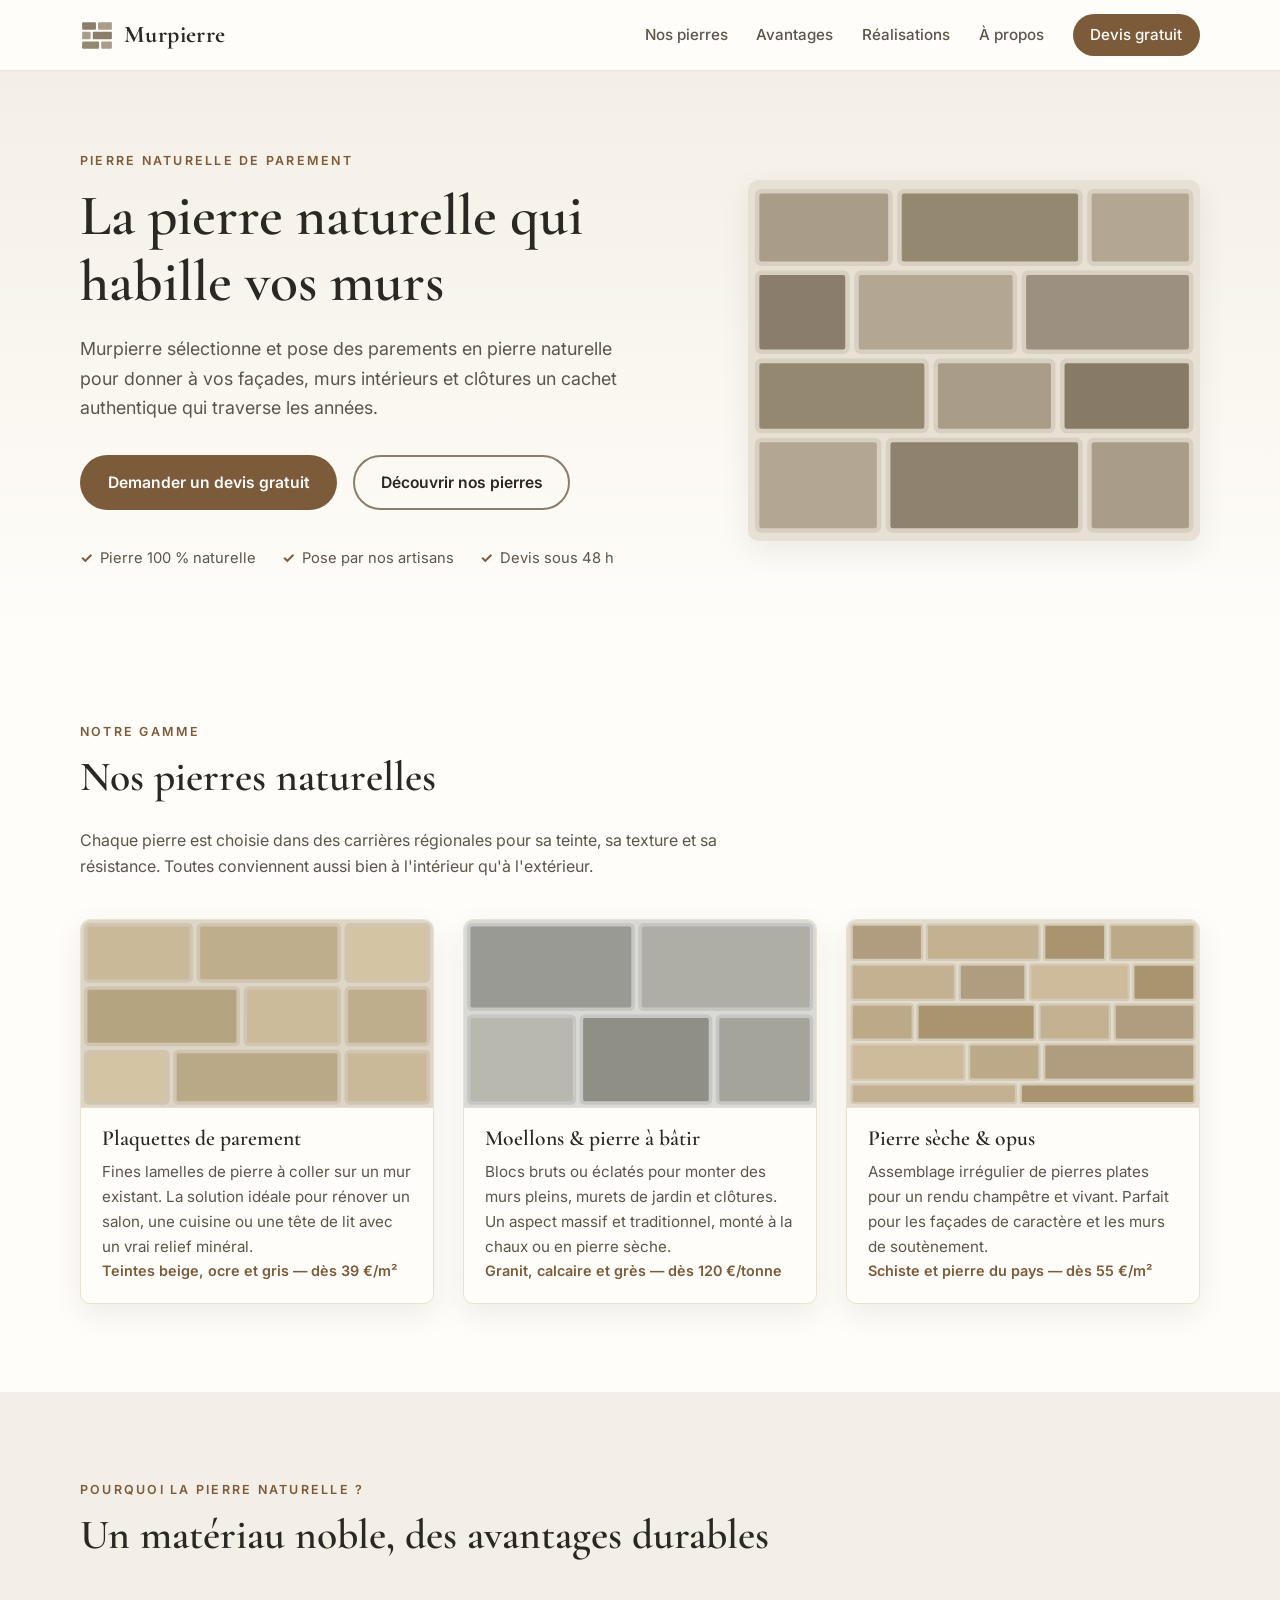
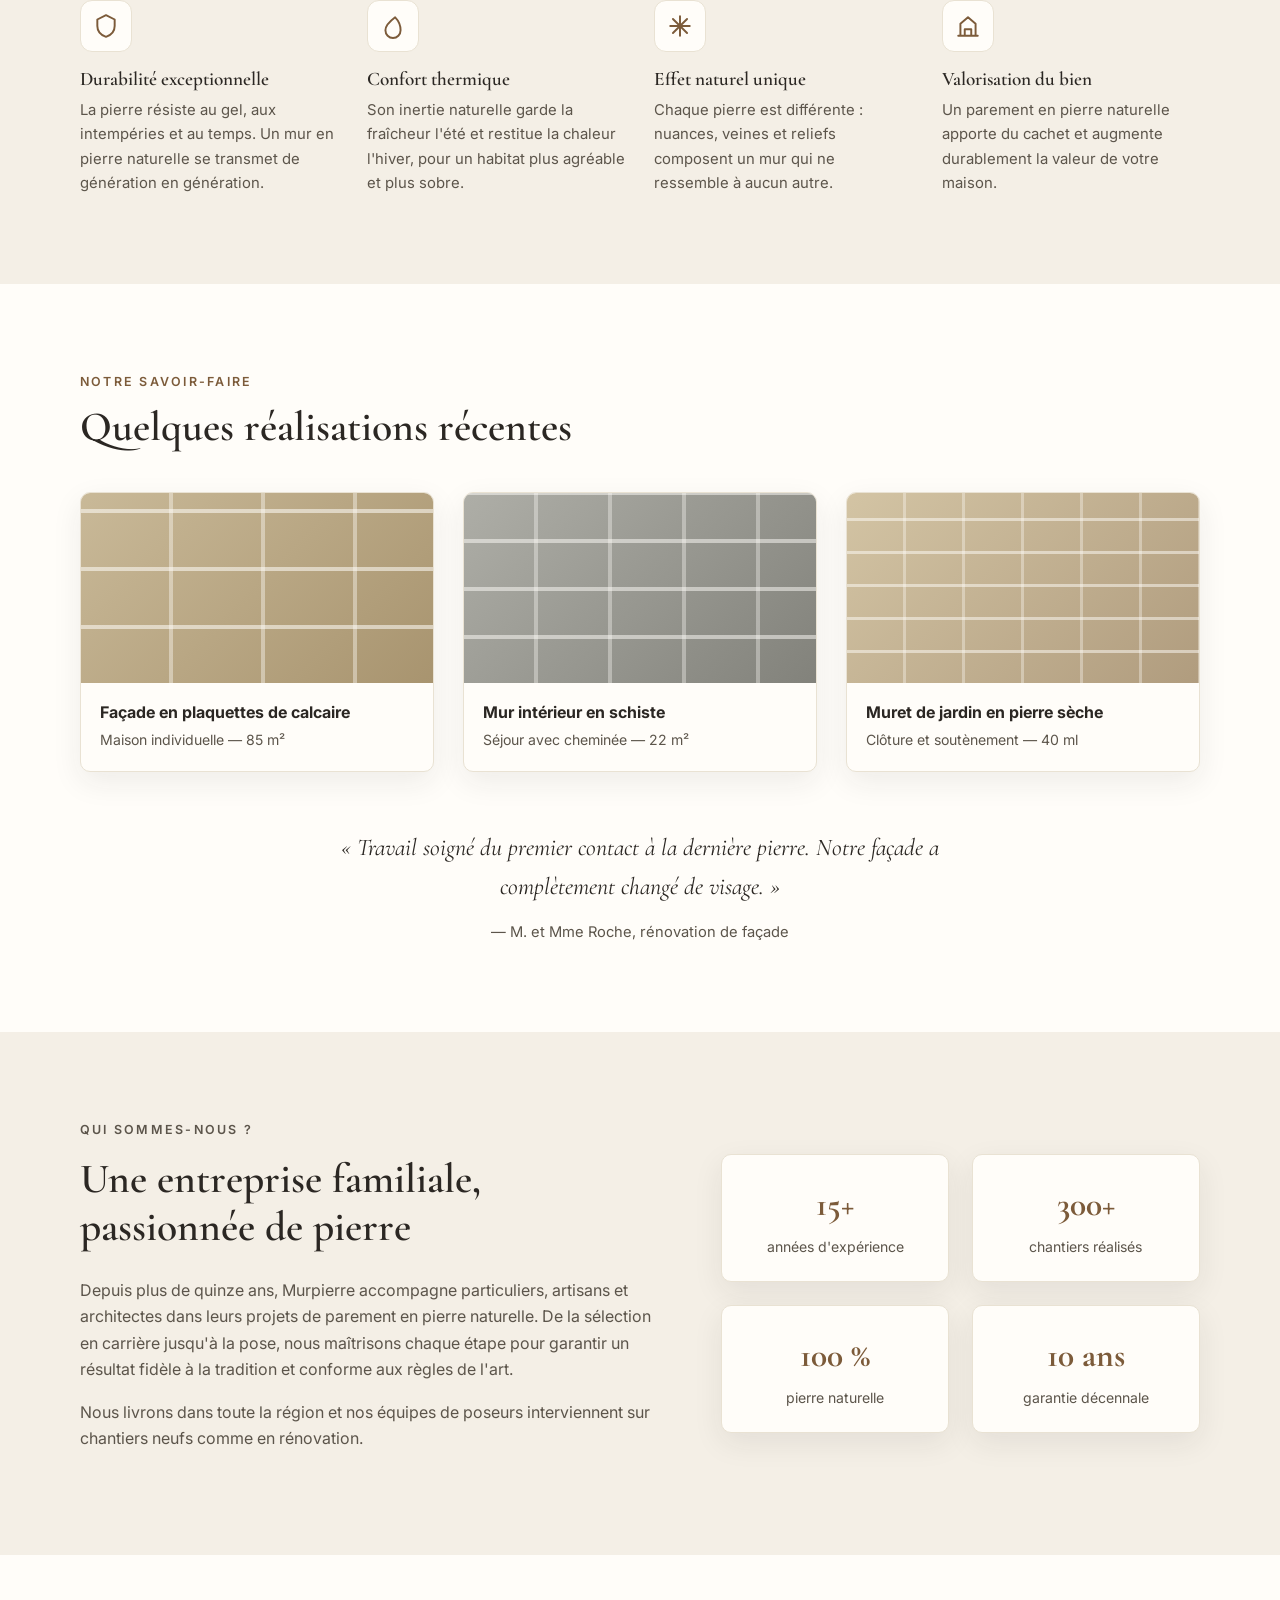
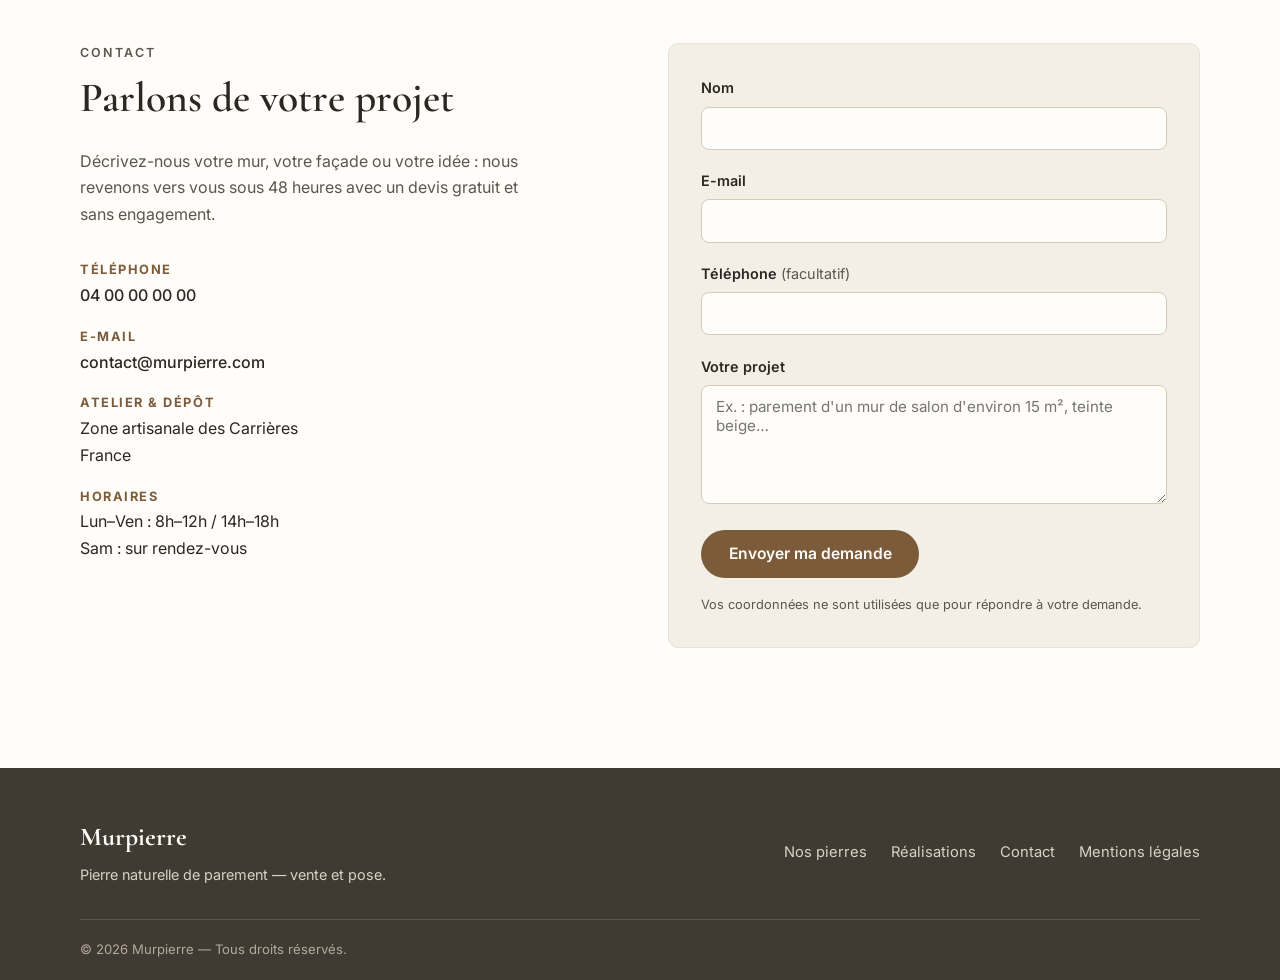
==== index.html @ e068ddf3 "Ajout du site vitrine Murpierre (pierre naturelle de parement) Site statique en français pour murpie" ====
<!DOCTYPE html>
<html lang="fr">
<head>
  <meta charset="UTF-8">
  <meta name="viewport" content="width=device-width, initial-scale=1.0">
  <title>Murpierre — Pierre naturelle pour parement mural</title>
  <meta name="description" content="Murpierre, spécialiste de la pierre naturelle pour habiller vos murs intérieurs et extérieurs. Vente et pose de parements en pierre pour un effet authentique et durable.">
  <link rel="icon" href="data:image/svg+xml,<svg xmlns='http://www.w3.org/2000/svg' viewBox='0 0 32 32'><rect x='2' y='4' width='13' height='7' rx='1' fill='%238a7d6b'/><rect x='17' y='4' width='13' height='7' rx='1' fill='%23a99c88'/><rect x='2' y='13' width='8' height='7' rx='1' fill='%23a99c88'/><rect x='12' y='13' width='18' height='7' rx='1' fill='%238a7d6b'/><rect x='2' y='22' width='16' height='7' rx='1' fill='%23948871'/><rect x='20' y='22' width='10' height='7' rx='1' fill='%23a99c88'/></svg>">
  <link rel="preconnect" href="https://fonts.googleapis.com">
  <link rel="preconnect" href="https://fonts.gstatic.com" crossorigin>
  <link href="https://fonts.googleapis.com/css2?family=Cormorant+Garamond:wght@500;600;700&family=Inter:wght@400;500;600&display=swap" rel="stylesheet">
  <link rel="stylesheet" href="css/style.css">
</head>
<body>

<header class="site-header">
  <div class="container header-inner">
    <a href="#accueil" class="logo">
      <svg viewBox="0 0 32 32" width="34" height="34" aria-hidden="true">
        <rect x="2" y="4" width="13" height="7" rx="1" fill="#8a7d6b"/>
        <rect x="17" y="4" width="13" height="7" rx="1" fill="#a99c88"/>
        <rect x="2" y="13" width="8" height="7" rx="1" fill="#a99c88"/>
        <rect x="12" y="13" width="18" height="7" rx="1" fill="#8a7d6b"/>
        <rect x="2" y="22" width="16" height="7" rx="1" fill="#948871"/>
        <rect x="20" y="22" width="10" height="7" rx="1" fill="#a99c88"/>
      </svg>
      <span>Murpierre</span>
    </a>
    <nav class="main-nav" id="nav">
      <a href="#pierres">Nos pierres</a>
      <a href="#avantages">Avantages</a>
      <a href="#realisations">Réalisations</a>
      <a href="#apropos">À propos</a>
      <a href="#contact" class="nav-cta">Devis gratuit</a>
    </nav>
    <button class="nav-toggle" aria-label="Ouvrir le menu" onclick="document.getElementById('nav').classList.toggle('open')">
      <span></span><span></span><span></span>
    </button>
  </div>
</header>

<main>

  <!-- ===== Accueil / Héro ===== -->
  <section class="hero" id="accueil">
    <div class="container hero-inner">
      <div class="hero-text">
        <p class="kicker">Pierre naturelle de parement</p>
        <h1>La pierre naturelle qui habille vos murs</h1>
        <p class="lead">
          Murpierre sélectionne et pose des parements en pierre naturelle pour donner à vos
          façades, murs intérieurs et clôtures un cachet authentique qui traverse les années.
        </p>
        <div class="hero-actions">
          <a href="#contact" class="btn btn-primary">Demander un devis gratuit</a>
          <a href="#pierres" class="btn btn-ghost">Découvrir nos pierres</a>
        </div>
        <ul class="hero-points">
          <li>Pierre 100&nbsp;% naturelle</li>
          <li>Pose par nos artisans</li>
          <li>Devis sous 48&nbsp;h</li>
        </ul>
      </div>
      <div class="hero-visual" aria-hidden="true">
        <svg viewBox="0 0 400 320" class="stone-wall">
          <rect width="400" height="320" fill="#e7e0d4"/>
          <g stroke="#d8cfc0" stroke-width="4">
            <rect x="8"   y="10"  width="118" height="64" rx="4" fill="#a99c88"/>
            <rect x="134" y="10"  width="160" height="64" rx="4" fill="#948871"/>
            <rect x="302" y="10"  width="90"  height="64" rx="4" fill="#b3a793"/>
            <rect x="8"   y="82"  width="80"  height="70" rx="4" fill="#8a7d6b"/>
            <rect x="96"  y="82"  width="140" height="70" rx="4" fill="#b3a793"/>
            <rect x="244" y="82"  width="148" height="70" rx="4" fill="#9c9080"/>
            <rect x="8"   y="160" width="150" height="62" rx="4" fill="#948871"/>
            <rect x="166" y="160" width="104" height="62" rx="4" fill="#a99c88"/>
            <rect x="278" y="160" width="114" height="62" rx="4" fill="#877a66"/>
            <rect x="8"   y="230" width="108" height="80" rx="4" fill="#b3a793"/>
            <rect x="124" y="230" width="170" height="80" rx="4" fill="#8f826f"/>
            <rect x="302" y="230" width="90"  height="80" rx="4" fill="#a99c88"/>
          </g>
        </svg>
      </div>
    </div>
  </section>

  <!-- ===== Nos pierres ===== -->
  <section class="section" id="pierres">
    <div class="container">
      <p class="kicker">Notre gamme</p>
      <h2>Nos pierres naturelles</h2>
      <p class="section-intro">
        Chaque pierre est choisie dans des carrières régionales pour sa teinte, sa texture
        et sa résistance. Toutes conviennent aussi bien à l'intérieur qu'à l'extérieur.
      </p>
      <div class="cards">
        <article class="card">
          <div class="swatch" aria-hidden="true">
            <svg viewBox="0 0 300 160">
              <rect width="300" height="160" fill="#ded5c4"/>
              <g stroke="#cfc5b2" stroke-width="3">
                <rect x="4" y="4" width="90" height="48" rx="3" fill="#c9b998"/>
                <rect x="100" y="4" width="120" height="48" rx="3" fill="#bfae8c"/>
                <rect x="226" y="4" width="70" height="48" rx="3" fill="#d3c4a4"/>
                <rect x="4" y="58" width="130" height="48" rx="3" fill="#b5a480"/>
                <rect x="140" y="58" width="80" height="48" rx="3" fill="#cbbb9a"/>
                <rect x="226" y="58" width="70" height="48" rx="3" fill="#bfae8c"/>
                <rect x="4" y="112" width="70" height="44" rx="3" fill="#d3c4a4"/>
                <rect x="80" y="112" width="140" height="44" rx="3" fill="#baa987"/>
                <rect x="226" y="112" width="70" height="44" rx="3" fill="#c9b998"/>
              </g>
            </svg>
          </div>
          <h3>Plaquettes de parement</h3>
          <p>
            Fines lamelles de pierre à coller sur un mur existant. La solution idéale pour
            rénover un salon, une cuisine ou une tête de lit avec un vrai relief minéral.
          </p>
          <p class="card-meta">Teintes beige, ocre et gris — dès 39&nbsp;€/m²</p>
        </article>
        <article class="card">
          <div class="swatch" aria-hidden="true">
            <svg viewBox="0 0 300 160">
              <rect width="300" height="160" fill="#d9d9d6"/>
              <g stroke="#c6c6c2" stroke-width="3">
                <rect x="4" y="4" width="140" height="72" rx="3" fill="#9a9a94"/>
                <rect x="150" y="4" width="146" height="72" rx="3" fill="#aeaea7"/>
                <rect x="4" y="82" width="90" height="74" rx="3" fill="#b8b8b1"/>
                <rect x="100" y="82" width="110" height="74" rx="3" fill="#8f8f88"/>
                <rect x="216" y="82" width="80" height="74" rx="3" fill="#a4a49d"/>
              </g>
            </svg>
          </div>
          <h3>Moellons &amp; pierre à bâtir</h3>
          <p>
            Blocs bruts ou éclatés pour monter des murs pleins, murets de jardin et clôtures.
            Un aspect massif et traditionnel, monté à la chaux ou en pierre sèche.
          </p>
          <p class="card-meta">Granit, calcaire et grès — dès 120&nbsp;€/tonne</p>
        </article>
        <article class="card">
          <div class="swatch" aria-hidden="true">
            <svg viewBox="0 0 300 160">
              <rect width="300" height="160" fill="#e3dccd"/>
              <g stroke="#d2c9b6" stroke-width="2">
                <rect x="4" y="4" width="60" height="30" rx="2" fill="#b09c7e"/>
                <rect x="68" y="4" width="96" height="30" rx="2" fill="#c4b191"/>
                <rect x="168" y="4" width="52" height="30" rx="2" fill="#a8946f"/>
                <rect x="224" y="4" width="72" height="30" rx="2" fill="#bca987"/>
                <rect x="4" y="38" width="88" height="30" rx="2" fill="#c4b191"/>
                <rect x="96" y="38" width="56" height="30" rx="2" fill="#b09c7e"/>
                <rect x="156" y="38" width="84" height="30" rx="2" fill="#cdbb9c"/>
                <rect x="244" y="38" width="52" height="30" rx="2" fill="#a8946f"/>
                <rect x="4" y="72" width="52" height="30" rx="2" fill="#bca987"/>
                <rect x="60" y="72" width="100" height="30" rx="2" fill="#a8946f"/>
                <rect x="164" y="72" width="60" height="30" rx="2" fill="#c4b191"/>
                <rect x="228" y="72" width="68" height="30" rx="2" fill="#b09c7e"/>
                <rect x="4" y="106" width="96" height="30" rx="2" fill="#cdbb9c"/>
                <rect x="104" y="106" width="60" height="30" rx="2" fill="#bca987"/>
                <rect x="168" y="106" width="128" height="30" rx="2" fill="#b09c7e"/>
                <rect x="4" y="140" width="140" height="16" rx="2" fill="#c4b191"/>
                <rect x="148" y="140" width="148" height="16" rx="2" fill="#a8946f"/>
              </g>
            </svg>
          </div>
          <h3>Pierre sèche &amp; opus</h3>
          <p>
            Assemblage irrégulier de pierres plates pour un rendu champêtre et vivant.
            Parfait pour les façades de caractère et les murs de soutènement.
          </p>
          <p class="card-meta">Schiste et pierre du pays — dès 55&nbsp;€/m²</p>
        </article>
      </div>
    </div>
  </section>

  <!-- ===== Avantages ===== -->
  <section class="section section-alt" id="avantages">
    <div class="container">
      <p class="kicker">Pourquoi la pierre naturelle&nbsp;?</p>
      <h2>Un matériau noble, des avantages durables</h2>
      <div class="benefits">
        <div class="benefit">
          <div class="benefit-icon" aria-hidden="true">
            <svg viewBox="0 0 24 24" fill="none" stroke="currentColor" stroke-width="1.8" stroke-linecap="round" stroke-linejoin="round">
              <path d="M12 2l8 4v6c0 5-3.5 8.5-8 10-4.5-1.5-8-5-8-10V6l8-4z"/>
            </svg>
          </div>
          <h3>Durabilité exceptionnelle</h3>
          <p>La pierre résiste au gel, aux intempéries et au temps. Un mur en pierre naturelle se transmet de génération en génération.</p>
        </div>
        <div class="benefit">
          <div class="benefit-icon" aria-hidden="true">
            <svg viewBox="0 0 24 24" fill="none" stroke="currentColor" stroke-width="1.8" stroke-linecap="round" stroke-linejoin="round">
              <path d="M14 4c-4 3-9 7-9 12a7 7 0 0 0 14 0c0-5-2-9-5-12z"/>
            </svg>
          </div>
          <h3>Confort thermique</h3>
          <p>Son inertie naturelle garde la fraîcheur l'été et restitue la chaleur l'hiver, pour un habitat plus agréable et plus sobre.</p>
        </div>
        <div class="benefit">
          <div class="benefit-icon" aria-hidden="true">
            <svg viewBox="0 0 24 24" fill="none" stroke="currentColor" stroke-width="1.8" stroke-linecap="round" stroke-linejoin="round">
              <path d="M12 3v18M3 12h18M5.5 5.5l13 13M18.5 5.5l-13 13"/>
            </svg>
          </div>
          <h3>Effet naturel unique</h3>
          <p>Chaque pierre est différente&nbsp;: nuances, veines et reliefs composent un mur qui ne ressemble à aucun autre.</p>
        </div>
        <div class="benefit">
          <div class="benefit-icon" aria-hidden="true">
            <svg viewBox="0 0 24 24" fill="none" stroke="currentColor" stroke-width="1.8" stroke-linecap="round" stroke-linejoin="round">
              <path d="M3 21h18M5 21V10l7-6 7 6v11M9 21v-6h6v6"/>
            </svg>
          </div>
          <h3>Valorisation du bien</h3>
          <p>Un parement en pierre naturelle apporte du cachet et augmente durablement la valeur de votre maison.</p>
        </div>
      </div>
    </div>
  </section>

  <!-- ===== Réalisations ===== -->
  <section class="section" id="realisations">
    <div class="container">
      <p class="kicker">Notre savoir-faire</p>
      <h2>Quelques réalisations récentes</h2>
      <div class="projects">
        <figure class="project">
          <div class="project-visual tone-warm" aria-hidden="true"></div>
          <figcaption>
            <strong>Façade en plaquettes de calcaire</strong>
            <span>Maison individuelle — 85&nbsp;m²</span>
          </figcaption>
        </figure>
        <figure class="project">
          <div class="project-visual tone-grey" aria-hidden="true"></div>
          <figcaption>
            <strong>Mur intérieur en schiste</strong>
            <span>Séjour avec cheminée — 22&nbsp;m²</span>
          </figcaption>
        </figure>
        <figure class="project">
          <div class="project-visual tone-sand" aria-hidden="true"></div>
          <figcaption>
            <strong>Muret de jardin en pierre sèche</strong>
            <span>Clôture et soutènement — 40&nbsp;ml</span>
          </figcaption>
        </figure>
      </div>
      <blockquote class="testimonial">
        <p>«&nbsp;Travail soigné du premier contact à la dernière pierre. Notre façade a complètement changé de visage.&nbsp;»</p>
        <cite>— M. et Mme Roche, rénovation de façade</cite>
      </blockquote>
    </div>
  </section>

  <!-- ===== À propos ===== -->
  <section class="section section-alt" id="apropos">
    <div class="container about">
      <div class="about-text">
        <p class="kicker">Qui sommes-nous&nbsp;?</p>
        <h2>Une entreprise familiale, passionnée de pierre</h2>
        <p>
          Depuis plus de quinze ans, Murpierre accompagne particuliers, artisans et
          architectes dans leurs projets de parement en pierre naturelle. De la sélection
          en carrière jusqu'à la pose, nous maîtrisons chaque étape pour garantir un
          résultat fidèle à la tradition et conforme aux règles de l'art.
        </p>
        <p>
          Nous livrons dans toute la région et nos équipes de poseurs interviennent sur
          chantiers neufs comme en rénovation.
        </p>
      </div>
      <div class="stats">
        <div class="stat"><span class="stat-number">15+</span><span class="stat-label">années d'expérience</span></div>
        <div class="stat"><span class="stat-number">300+</span><span class="stat-label">chantiers réalisés</span></div>
        <div class="stat"><span class="stat-number">100&nbsp;%</span><span class="stat-label">pierre naturelle</span></div>
        <div class="stat"><span class="stat-number">10 ans</span><span class="stat-label">garantie décennale</span></div>
      </div>
    </div>
  </section>

  <!-- ===== Contact ===== -->
  <section class="section" id="contact">
    <div class="container contact">
      <div class="contact-info">
        <p class="kicker">Contact</p>
        <h2>Parlons de votre projet</h2>
        <p>
          Décrivez-nous votre mur, votre façade ou votre idée&nbsp;: nous revenons vers vous
          sous 48&nbsp;heures avec un devis gratuit et sans engagement.
        </p>
        <ul class="contact-list">
          <li><strong>Téléphone</strong><a href="tel:+33400000000">04&nbsp;00&nbsp;00&nbsp;00&nbsp;00</a></li>
          <li><strong>E-mail</strong><a href="mailto:contact@murpierre.com">contact@murpierre.com</a></li>
          <li><strong>Atelier &amp; dépôt</strong><span>Zone artisanale des Carrières<br>France</span></li>
          <li><strong>Horaires</strong><span>Lun–Ven&nbsp;: 8h–12h / 14h–18h<br>Sam&nbsp;: sur rendez-vous</span></li>
        </ul>
      </div>
      <form class="contact-form" action="mailto:contact@murpierre.com" method="post" enctype="text/plain">
        <label for="nom">Nom</label>
        <input type="text" id="nom" name="Nom" required autocomplete="name">
        <label for="email">E-mail</label>
        <input type="email" id="email" name="Email" required autocomplete="email">
        <label for="telephone">Téléphone <span class="optional">(facultatif)</span></label>
        <input type="tel" id="telephone" name="Telephone" autocomplete="tel">
        <label for="message">Votre projet</label>
        <textarea id="message" name="Message" rows="5" required placeholder="Ex. : parement d'un mur de salon d'environ 15 m², teinte beige…"></textarea>
        <button type="submit" class="btn btn-primary">Envoyer ma demande</button>
        <p class="form-note">Vos coordonnées ne sont utilisées que pour répondre à votre demande.</p>
      </form>
    </div>
  </section>

</main>

<footer class="site-footer">
  <div class="container footer-inner">
    <div>
      <span class="footer-brand">Murpierre</span>
      <p>Pierre naturelle de parement — vente et pose.</p>
    </div>
    <nav class="footer-nav">
      <a href="#pierres">Nos pierres</a>
      <a href="#realisations">Réalisations</a>
      <a href="#contact">Contact</a>
      <a href="mentions-legales.html">Mentions légales</a>
    </nav>
  </div>
  <div class="container footer-bottom">
    <p>© 2026 Murpierre — Tous droits réservés.</p>
  </div>
</footer>

</body>
</html>
---- css/style.css ----
/* ===== Murpierre — feuille de style ===== */

:root {
  --stone-dark: #3f3a32;
  --stone: #8a7d6b;
  --stone-light: #a99c88;
  --sand: #f4efe6;
  --sand-deep: #e9e2d3;
  --ink: #2b2723;
  --ink-soft: #5c554b;
  --accent: #7c5b3a;
  --accent-dark: #64482e;
  --white: #fffdf9;
  --radius: 10px;
  --shadow: 0 10px 30px rgba(43, 39, 35, 0.08);
  --font-display: "Cormorant Garamond", Georgia, serif;
  --font-body: "Inter", "Segoe UI", Arial, sans-serif;
}

* { margin: 0; padding: 0; box-sizing: border-box; }

html { scroll-behavior: smooth; }

body {
  font-family: var(--font-body);
  color: var(--ink);
  background: var(--white);
  line-height: 1.65;
  font-size: 16px;
}

.container {
  width: min(1120px, 92%);
  margin: 0 auto;
}

h1, h2, h3 {
  font-family: var(--font-display);
  color: var(--ink);
  line-height: 1.15;
  font-weight: 600;
}

h1 { font-size: clamp(2.4rem, 5vw, 3.6rem); }
h2 { font-size: clamp(1.9rem, 3.5vw, 2.6rem); margin-bottom: 0.6em; }
h3 { font-size: 1.35rem; margin-bottom: 0.4em; }

.kicker {
  text-transform: uppercase;
  letter-spacing: 0.18em;
  font-size: 0.78rem;
  font-weight: 600;
  color: var(--accent);
  margin-bottom: 0.9em;
}

.section { padding: 5.5rem 0; }
.section-alt { background: var(--sand); }

.section-intro {
  max-width: 640px;
  color: var(--ink-soft);
  margin-bottom: 2.5rem;
}

/* ===== En-tête ===== */
.site-header {
  position: sticky;
  top: 0;
  z-index: 50;
  background: rgba(255, 253, 249, 0.95);
  backdrop-filter: blur(6px);
  border-bottom: 1px solid var(--sand-deep);
}

.header-inner {
  display: flex;
  align-items: center;
  justify-content: space-between;
  padding: 0.85rem 0;
}

.logo {
  display: flex;
  align-items: center;
  gap: 0.6rem;
  text-decoration: none;
  color: var(--ink);
  font-family: var(--font-display);
  font-size: 1.5rem;
  font-weight: 700;
  letter-spacing: 0.02em;
}

.main-nav {
  display: flex;
  align-items: center;
  gap: 1.8rem;
}

.main-nav a {
  text-decoration: none;
  color: var(--ink-soft);
  font-size: 0.95rem;
  font-weight: 500;
}

.main-nav a:hover { color: var(--accent); }

.nav-cta {
  background: var(--accent);
  color: var(--white) !important;
  padding: 0.55rem 1.1rem;
  border-radius: 999px;
}

.nav-cta:hover { background: var(--accent-dark); }

.nav-toggle {
  display: none;
  flex-direction: column;
  gap: 5px;
  background: none;
  border: none;
  cursor: pointer;
  padding: 6px;
}

.nav-toggle span {
  display: block;
  width: 24px;
  height: 2px;
  background: var(--ink);
}

/* ===== Héro ===== */
.hero {
  background: linear-gradient(180deg, var(--sand) 0%, var(--white) 100%);
  padding: 5rem 0 4rem;
}

.hero-inner {
  display: grid;
  grid-template-columns: 1.15fr 0.85fr;
  gap: 3.5rem;
  align-items: center;
}

.lead {
  font-size: 1.12rem;
  color: var(--ink-soft);
  margin: 1.2rem 0 2rem;
  max-width: 540px;
}

.hero-actions {
  display: flex;
  flex-wrap: wrap;
  gap: 1rem;
}

.hero-points {
  list-style: none;
  display: flex;
  flex-wrap: wrap;
  gap: 0.6rem 1.6rem;
  margin-top: 2.2rem;
  color: var(--ink-soft);
  font-size: 0.92rem;
}

.hero-points li::before {
  content: "✓";
  color: var(--accent);
  font-weight: 700;
  margin-right: 0.45rem;
}

.hero-visual .stone-wall {
  width: 100%;
  height: auto;
  border-radius: var(--radius);
  box-shadow: var(--shadow);
  display: block;
}

/* ===== Boutons ===== */
.btn {
  display: inline-block;
  padding: 0.8rem 1.6rem;
  border-radius: 999px;
  text-decoration: none;
  font-weight: 600;
  font-size: 0.98rem;
  border: 2px solid transparent;
  cursor: pointer;
  transition: background 0.2s, color 0.2s, border-color 0.2s;
}

.btn-primary {
  background: var(--accent);
  color: var(--white);
  font-family: var(--font-body);
}

.btn-primary:hover { background: var(--accent-dark); }

.btn-ghost {
  border-color: var(--stone);
  color: var(--ink);
  background: transparent;
}

.btn-ghost:hover {
  border-color: var(--accent);
  color: var(--accent);
}

/* ===== Cartes produits ===== */
.cards {
  display: grid;
  grid-template-columns: repeat(3, 1fr);
  gap: 1.8rem;
}

.card {
  background: var(--white);
  border: 1px solid var(--sand-deep);
  border-radius: var(--radius);
  overflow: hidden;
  box-shadow: var(--shadow);
  display: flex;
  flex-direction: column;
}

.swatch svg { display: block; width: 100%; height: auto; }

.card h3 { margin: 1.1rem 1.3rem 0; }

.card p {
  margin: 0.5rem 1.3rem 0;
  color: var(--ink-soft);
  font-size: 0.95rem;
  flex-grow: 0;
}

.card-meta {
  margin: 1rem 1.3rem 1.3rem !important;
  font-weight: 600;
  color: var(--accent) !important;
  font-size: 0.9rem !important;
  margin-top: auto !important;
}

/* ===== Avantages ===== */
.benefits {
  display: grid;
  grid-template-columns: repeat(4, 1fr);
  gap: 1.8rem;
  margin-top: 2.5rem;
}

.benefit-icon {
  width: 52px;
  height: 52px;
  border-radius: 12px;
  background: var(--white);
  border: 1px solid var(--sand-deep);
  color: var(--accent);
  display: flex;
  align-items: center;
  justify-content: center;
  margin-bottom: 1rem;
}

.benefit-icon svg { width: 26px; height: 26px; }

.benefit h3 { font-size: 1.2rem; }

.benefit p { color: var(--ink-soft); font-size: 0.93rem; }

/* ===== Réalisations ===== */
.projects {
  display: grid;
  grid-template-columns: repeat(3, 1fr);
  gap: 1.8rem;
  margin-top: 2.5rem;
}

.project {
  border-radius: var(--radius);
  overflow: hidden;
  border: 1px solid var(--sand-deep);
  box-shadow: var(--shadow);
  background: var(--white);
}

.project-visual { height: 190px; }

.tone-warm {
  background:
    repeating-linear-gradient(0deg, transparent 0 54px, rgba(255,253,249,0.55) 54px 58px),
    repeating-linear-gradient(90deg, transparent 0 88px, rgba(255,253,249,0.4) 88px 92px),
    linear-gradient(135deg, #c9b998, #a8946f);
}

.tone-grey {
  background:
    repeating-linear-gradient(0deg, transparent 0 44px, rgba(255,253,249,0.5) 44px 48px),
    repeating-linear-gradient(90deg, transparent 0 70px, rgba(255,253,249,0.35) 70px 74px),
    linear-gradient(135deg, #aeaea7, #82827b);
}

.tone-sand {
  background:
    repeating-linear-gradient(0deg, transparent 0 30px, rgba(255,253,249,0.5) 30px 33px),
    repeating-linear-gradient(90deg, transparent 0 56px, rgba(255,253,249,0.35) 56px 59px),
    linear-gradient(135deg, #d3c4a4, #b09c7e);
}

.project figcaption {
  padding: 1rem 1.2rem 1.2rem;
  display: flex;
  flex-direction: column;
  gap: 0.2rem;
}

.project figcaption span {
  color: var(--ink-soft);
  font-size: 0.88rem;
}

.testimonial {
  margin: 3.5rem auto 0;
  max-width: 640px;
  text-align: center;
}

.testimonial p {
  font-family: var(--font-display);
  font-size: 1.5rem;
  font-style: italic;
  color: var(--ink);
}

.testimonial cite {
  display: block;
  margin-top: 0.8rem;
  color: var(--ink-soft);
  font-style: normal;
  font-size: 0.92rem;
}

/* ===== À propos ===== */
.about {
  display: grid;
  grid-template-columns: 1.1fr 0.9fr;
  gap: 3.5rem;
  align-items: center;
}

.about-text p { color: var(--ink-soft); margin-bottom: 1rem; }

.stats {
  display: grid;
  grid-template-columns: 1fr 1fr;
  gap: 1.4rem;
}

.stat {
  background: var(--white);
  border: 1px solid var(--sand-deep);
  border-radius: var(--radius);
  padding: 1.4rem 1.2rem;
  text-align: center;
  box-shadow: var(--shadow);
}

.stat-number {
  display: block;
  font-family: var(--font-display);
  font-size: 2.1rem;
  font-weight: 700;
  color: var(--accent);
}

.stat-label {
  color: var(--ink-soft);
  font-size: 0.88rem;
}

/* ===== Contact ===== */
.contact {
  display: grid;
  grid-template-columns: 1fr 1fr;
  gap: 3.5rem;
  align-items: start;
}

.contact-info > p { color: var(--ink-soft); max-width: 460px; }

.contact-list {
  list-style: none;
  margin-top: 2rem;
  display: grid;
  gap: 1.1rem;
}

.contact-list li {
  display: grid;
  gap: 0.1rem;
}

.contact-list strong {
  font-size: 0.8rem;
  text-transform: uppercase;
  letter-spacing: 0.12em;
  color: var(--accent);
}

.contact-list a {
  color: var(--ink);
  text-decoration: none;
  font-weight: 500;
}

.contact-list a:hover { color: var(--accent); }

.contact-form {
  background: var(--sand);
  border: 1px solid var(--sand-deep);
  border-radius: var(--radius);
  padding: 2rem;
  display: grid;
  gap: 0.4rem;
}

.contact-form label {
  font-weight: 600;
  font-size: 0.9rem;
  margin-top: 0.8rem;
}

.contact-form label:first-child { margin-top: 0; }

.optional { font-weight: 400; color: var(--ink-soft); }

.contact-form input,
.contact-form textarea {
  font-family: var(--font-body);
  font-size: 0.95rem;
  padding: 0.7rem 0.9rem;
  border: 1px solid #d5cbb9;
  border-radius: 8px;
  background: var(--white);
  color: var(--ink);
  resize: vertical;
}

.contact-form input:focus,
.contact-form textarea:focus {
  outline: 2px solid var(--accent);
  outline-offset: 1px;
  border-color: var(--accent);
}

.contact-form .btn { margin-top: 1.2rem; justify-self: start; }

.form-note {
  font-size: 0.8rem;
  color: var(--ink-soft);
  margin-top: 0.6rem;
}

/* ===== Pied de page ===== */
.site-footer {
  background: var(--stone-dark);
  color: #d9d2c5;
  padding: 3rem 0 0;
  margin-top: 2rem;
}

.footer-inner {
  display: flex;
  flex-wrap: wrap;
  justify-content: space-between;
  gap: 2rem;
  padding-bottom: 2rem;
}

.footer-brand {
  font-family: var(--font-display);
  font-size: 1.6rem;
  font-weight: 700;
  color: var(--white);
}

.footer-inner p { font-size: 0.9rem; margin-top: 0.3rem; }

.footer-nav {
  display: flex;
  flex-wrap: wrap;
  gap: 1.5rem;
  align-items: center;
}

.footer-nav a {
  color: #d9d2c5;
  text-decoration: none;
  font-size: 0.92rem;
}

.footer-nav a:hover { color: var(--white); }

.footer-bottom {
  border-top: 1px solid rgba(255, 253, 249, 0.15);
  padding: 1.2rem 0;
  font-size: 0.82rem;
  color: #b3aa9a;
}

/* ===== Page légale ===== */
.legal { max-width: 760px; }
.legal h1 { margin-bottom: 1.5rem; }
.legal h2 { font-size: 1.4rem; margin-top: 2.2rem; }
.legal p { color: var(--ink-soft); margin-top: 0.6rem; }
.legal a { color: var(--accent); }

/* ===== Adaptation mobile ===== */
@media (max-width: 900px) {
  .hero-inner, .about, .contact { grid-template-columns: 1fr; }
  .cards, .projects { grid-template-columns: 1fr 1fr; }
  .benefits { grid-template-columns: 1fr 1fr; }
  .hero-visual { order: -1; max-width: 420px; }
}

@media (max-width: 640px) {
  .section { padding: 3.5rem 0; }
  .cards, .projects, .benefits { grid-template-columns: 1fr; }

  .nav-toggle { display: flex; }

  .main-nav {
    display: none;
    position: absolute;
    top: 100%;
    left: 0;
    right: 0;
    background: var(--white);
    border-bottom: 1px solid var(--sand-deep);
    flex-direction: column;
    align-items: stretch;
    padding: 1rem 4%;
    gap: 1rem;
  }

  .main-nav.open { display: flex; }

  .nav-cta { text-align: center; }
}
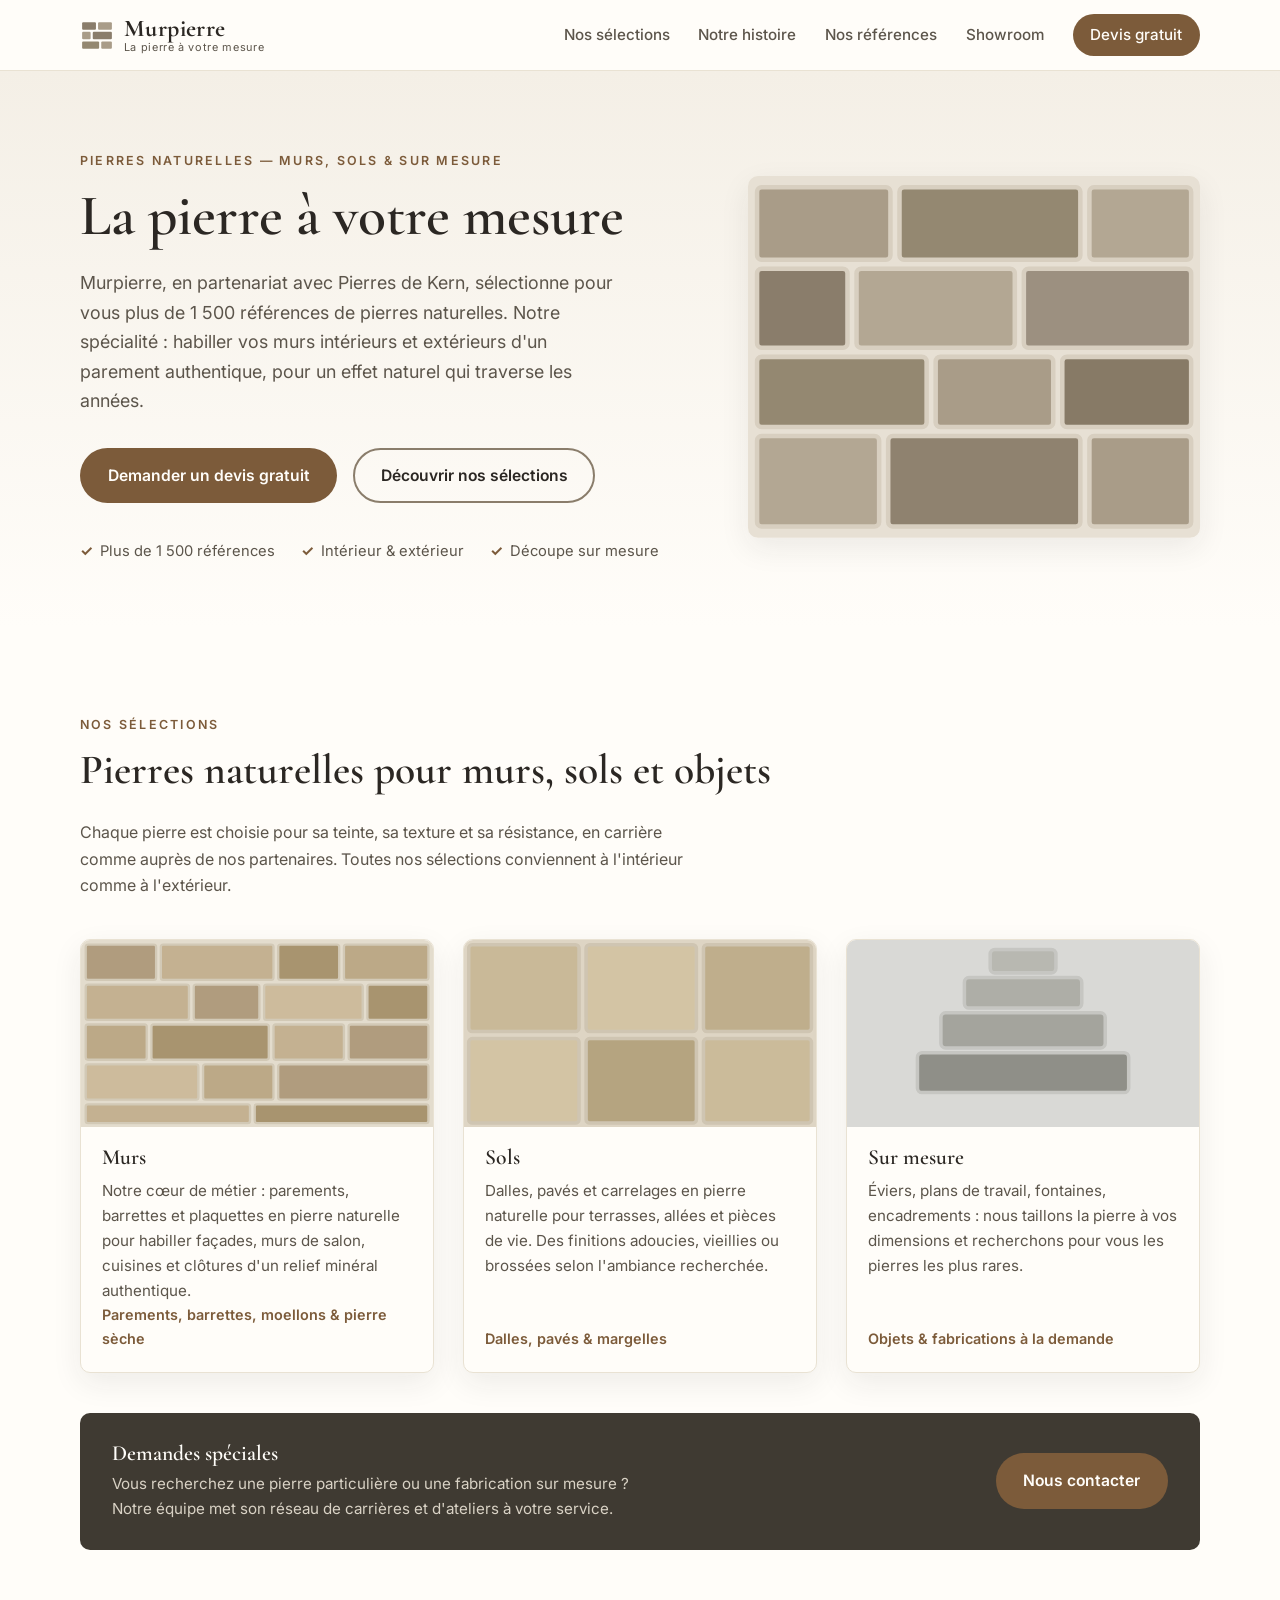
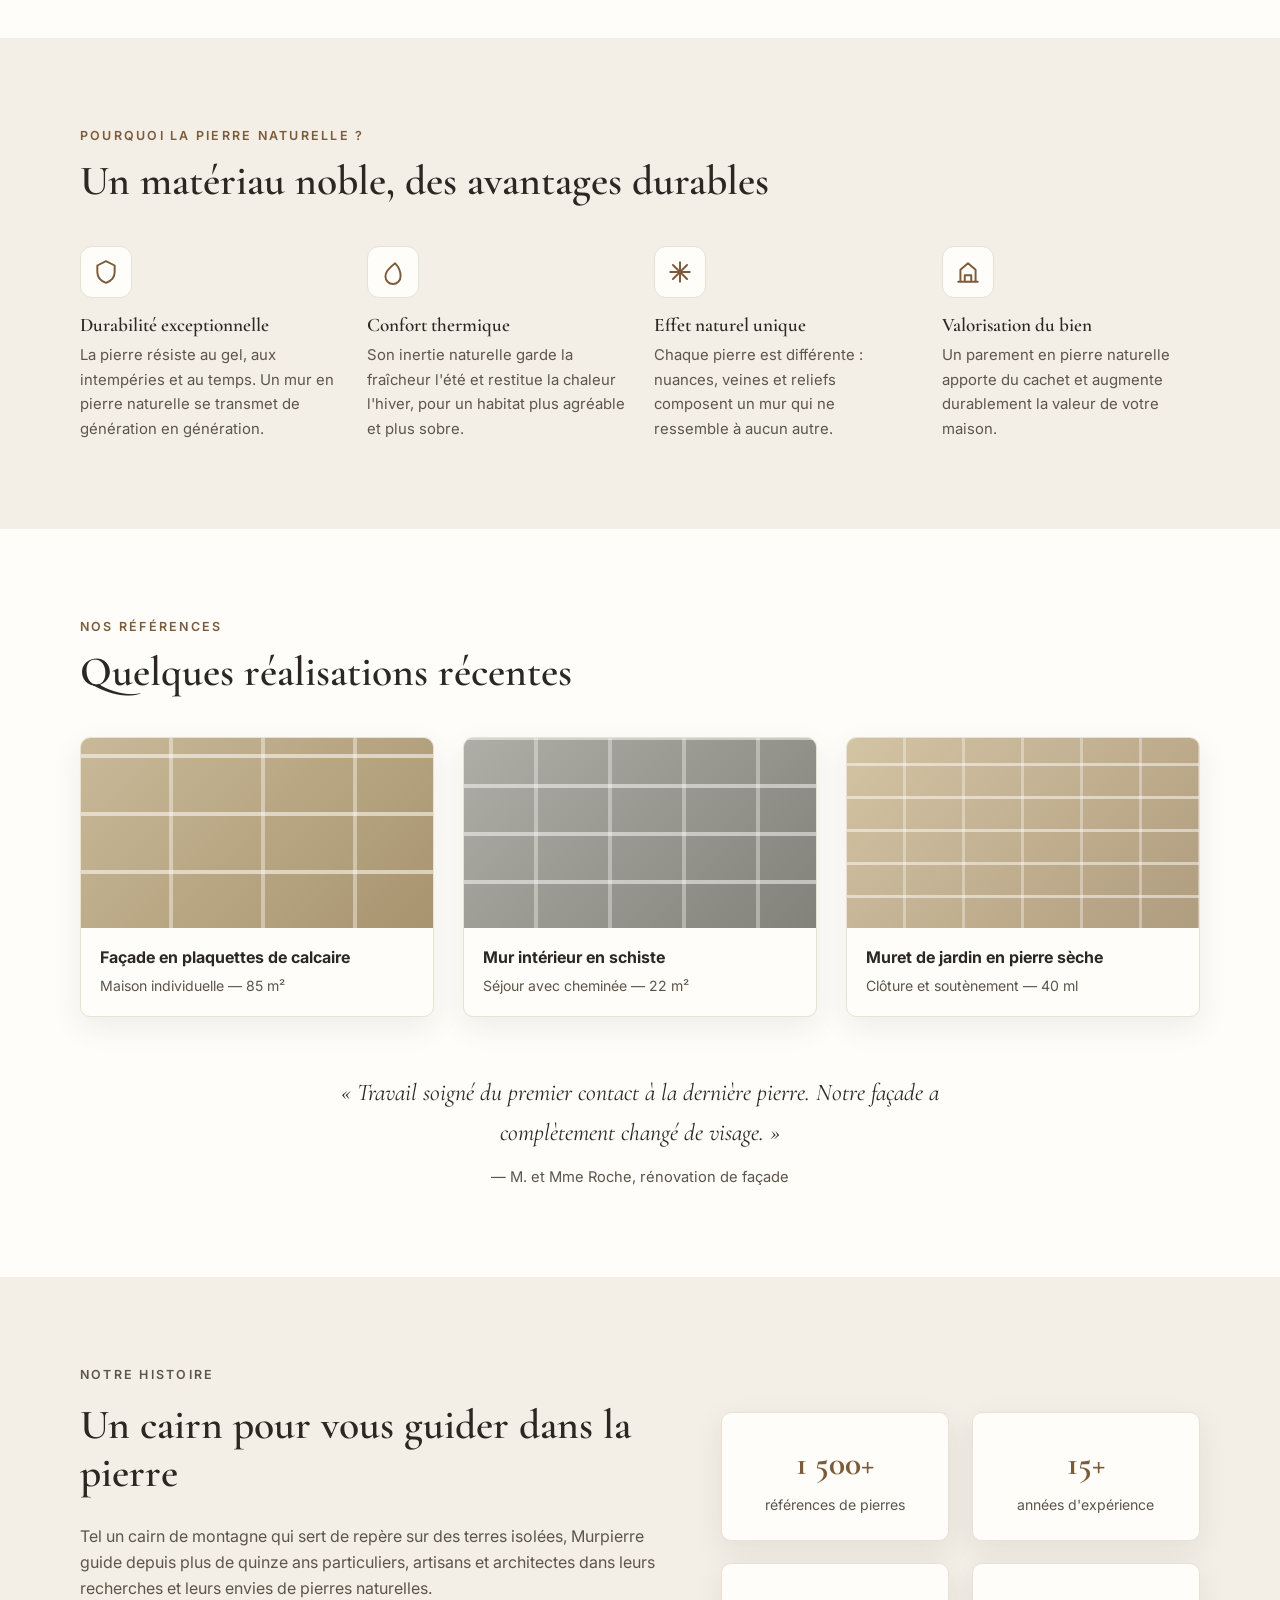
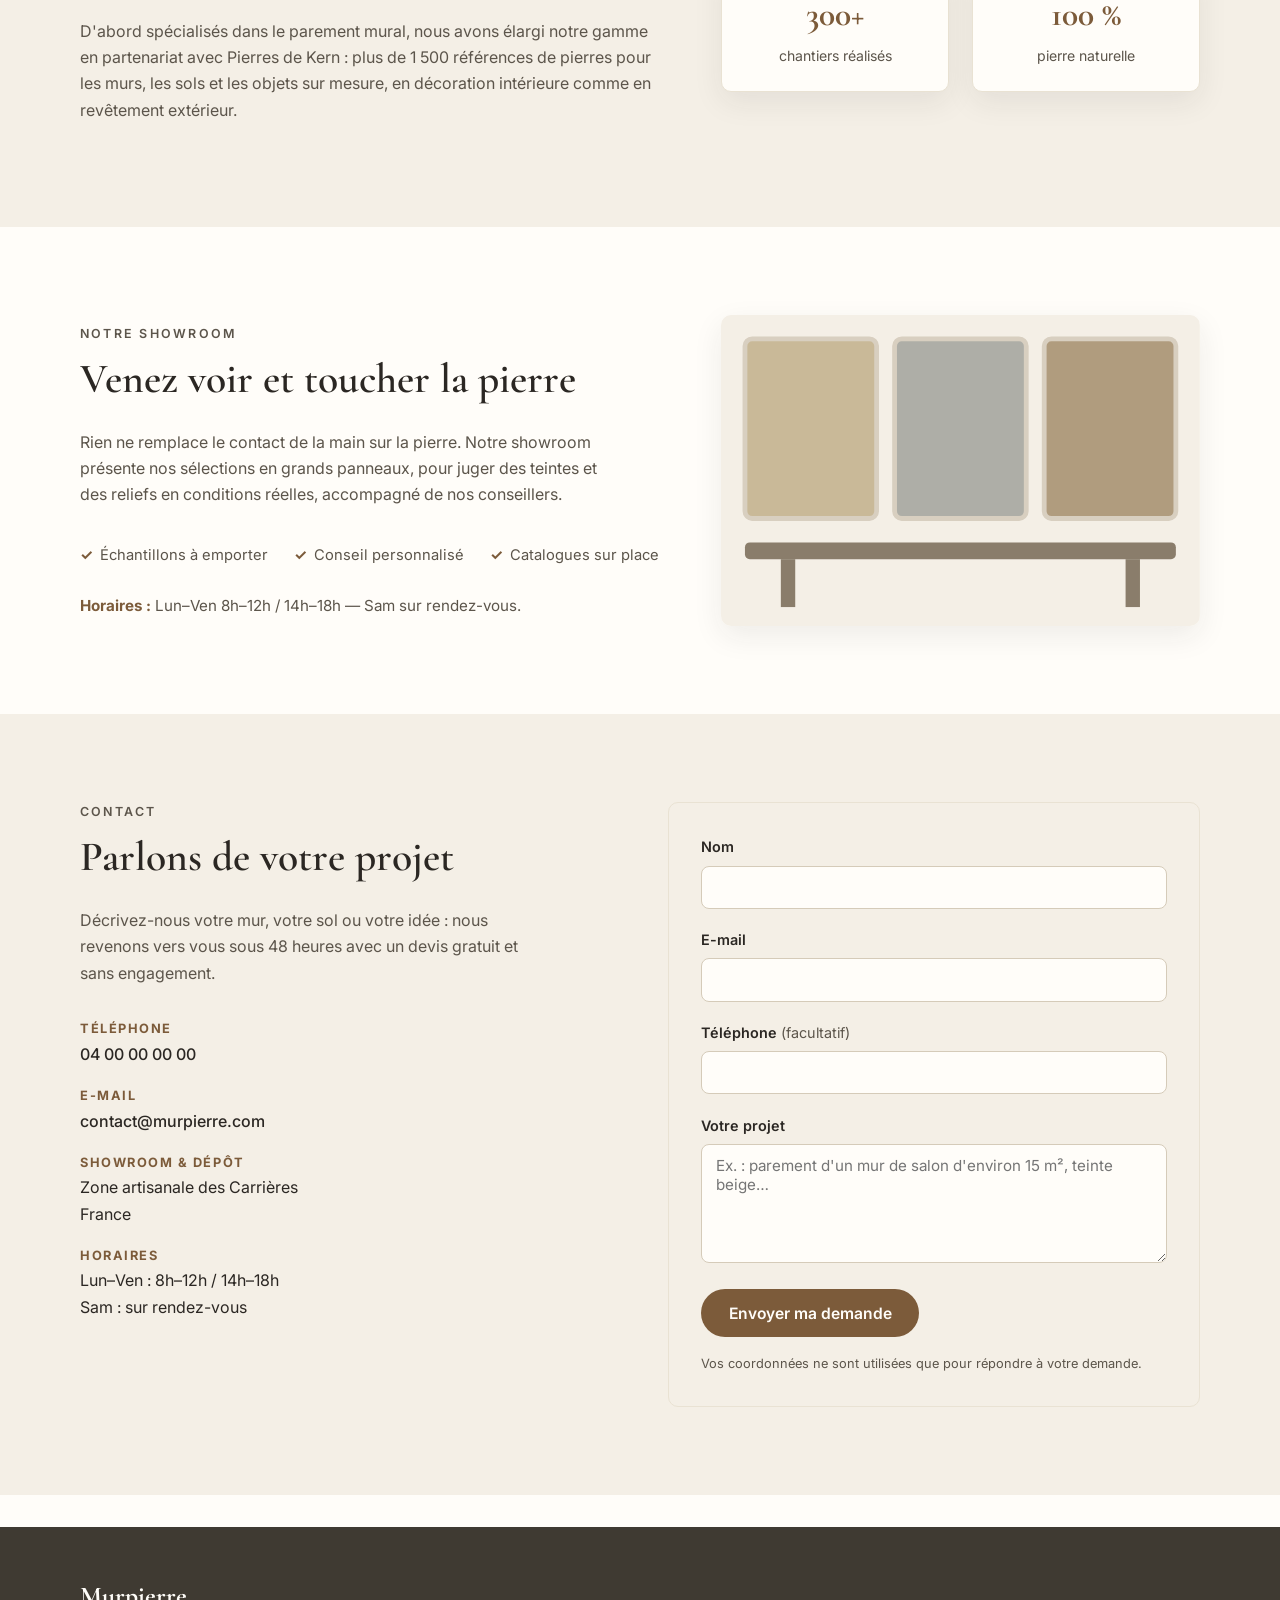
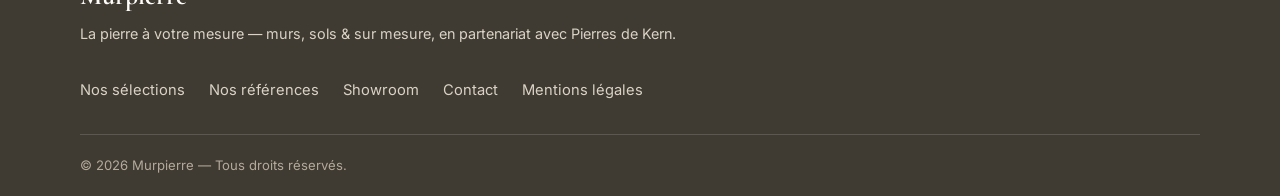
==== commit 459b8e01: "Aligner le site sur l'identité du murpierre.com d'origine Reprise des éléments du site original (Pie" ====
--- a/index.html
+++ b/index.html
@@ -3,8 +3,8 @@
 <head>
   <meta charset="UTF-8">
   <meta name="viewport" content="width=device-width, initial-scale=1.0">
-  <title>Murpierre — Pierre naturelle pour parement mural</title>
-  <meta name="description" content="Murpierre, spécialiste de la pierre naturelle pour habiller vos murs intérieurs et extérieurs. Vente et pose de parements en pierre pour un effet authentique et durable.">
+  <title>Murpierre — La pierre à votre mesure | Pierres naturelles pour murs, sols et sur mesure</title>
+  <meta name="description" content="Murpierre, en partenariat avec Pierres de Kern, vous propose plus de 1 500 références de pierres naturelles pour habiller vos murs, vos sols et réaliser vos objets sur mesure, en intérieur comme en extérieur.">
   <link rel="icon" href="data:image/svg+xml,<svg xmlns='http://www.w3.org/2000/svg' viewBox='0 0 32 32'><rect x='2' y='4' width='13' height='7' rx='1' fill='%238a7d6b'/><rect x='17' y='4' width='13' height='7' rx='1' fill='%23a99c88'/><rect x='2' y='13' width='8' height='7' rx='1' fill='%23a99c88'/><rect x='12' y='13' width='18' height='7' rx='1' fill='%238a7d6b'/><rect x='2' y='22' width='16' height='7' rx='1' fill='%23948871'/><rect x='20' y='22' width='10' height='7' rx='1' fill='%23a99c88'/></svg>">
   <link rel="preconnect" href="https://fonts.googleapis.com">
   <link rel="preconnect" href="https://fonts.gstatic.com" crossorigin>
@@ -24,13 +24,16 @@
         <rect x="2" y="22" width="16" height="7" rx="1" fill="#948871"/>
         <rect x="20" y="22" width="10" height="7" rx="1" fill="#a99c88"/>
       </svg>
-      <span>Murpierre</span>
+      <span class="logo-text">
+        Murpierre
+        <small>La pierre à votre mesure</small>
+      </span>
     </a>
     <nav class="main-nav" id="nav">
-      <a href="#pierres">Nos pierres</a>
-      <a href="#avantages">Avantages</a>
-      <a href="#realisations">Réalisations</a>
-      <a href="#apropos">À propos</a>
+      <a href="#selections">Nos sélections</a>
+      <a href="#histoire">Notre histoire</a>
+      <a href="#references">Nos références</a>
+      <a href="#showroom">Showroom</a>
       <a href="#contact" class="nav-cta">Devis gratuit</a>
     </nav>
     <button class="nav-toggle" aria-label="Ouvrir le menu" onclick="document.getElementById('nav').classList.toggle('open')">
@@ -45,20 +48,22 @@
   <section class="hero" id="accueil">
     <div class="container hero-inner">
       <div class="hero-text">
-        <p class="kicker">Pierre naturelle de parement</p>
-        <h1>La pierre naturelle qui habille vos murs</h1>
+        <p class="kicker">Pierres naturelles — murs, sols &amp; sur mesure</p>
+        <h1>La pierre à votre mesure</h1>
         <p class="lead">
-          Murpierre sélectionne et pose des parements en pierre naturelle pour donner à vos
-          façades, murs intérieurs et clôtures un cachet authentique qui traverse les années.
+          Murpierre, en partenariat avec Pierres de Kern, sélectionne pour vous plus de
+          1&nbsp;500 références de pierres naturelles. Notre spécialité&nbsp;: habiller vos murs
+          intérieurs et extérieurs d'un parement authentique, pour un effet naturel qui
+          traverse les années.
         </p>
         <div class="hero-actions">
           <a href="#contact" class="btn btn-primary">Demander un devis gratuit</a>
-          <a href="#pierres" class="btn btn-ghost">Découvrir nos pierres</a>
+          <a href="#selections" class="btn btn-ghost">Découvrir nos sélections</a>
         </div>
         <ul class="hero-points">
-          <li>Pierre 100&nbsp;% naturelle</li>
-          <li>Pose par nos artisans</li>
-          <li>Devis sous 48&nbsp;h</li>
+          <li>Plus de 1&nbsp;500 références</li>
+          <li>Intérieur &amp; extérieur</li>
+          <li>Découpe sur mesure</li>
         </ul>
       </div>
       <div class="hero-visual" aria-hidden="true">
@@ -83,60 +88,17 @@
     </div>
   </section>
 
-  <!-- ===== Nos pierres ===== -->
-  <section class="section" id="pierres">
+  <!-- ===== Nos sélections ===== -->
+  <section class="section" id="selections">
     <div class="container">
-      <p class="kicker">Notre gamme</p>
-      <h2>Nos pierres naturelles</h2>
+      <p class="kicker">Nos sélections</p>
+      <h2>Pierres naturelles pour murs, sols et objets</h2>
       <p class="section-intro">
-        Chaque pierre est choisie dans des carrières régionales pour sa teinte, sa texture
-        et sa résistance. Toutes conviennent aussi bien à l'intérieur qu'à l'extérieur.
+        Chaque pierre est choisie pour sa teinte, sa texture et sa résistance, en carrière
+        comme auprès de nos partenaires. Toutes nos sélections conviennent à l'intérieur
+        comme à l'extérieur.
       </p>
       <div class="cards">
-        <article class="card">
-          <div class="swatch" aria-hidden="true">
-            <svg viewBox="0 0 300 160">
-              <rect width="300" height="160" fill="#ded5c4"/>
-              <g stroke="#cfc5b2" stroke-width="3">
-                <rect x="4" y="4" width="90" height="48" rx="3" fill="#c9b998"/>
-                <rect x="100" y="4" width="120" height="48" rx="3" fill="#bfae8c"/>
-                <rect x="226" y="4" width="70" height="48" rx="3" fill="#d3c4a4"/>
-                <rect x="4" y="58" width="130" height="48" rx="3" fill="#b5a480"/>
-                <rect x="140" y="58" width="80" height="48" rx="3" fill="#cbbb9a"/>
-                <rect x="226" y="58" width="70" height="48" rx="3" fill="#bfae8c"/>
-                <rect x="4" y="112" width="70" height="44" rx="3" fill="#d3c4a4"/>
-                <rect x="80" y="112" width="140" height="44" rx="3" fill="#baa987"/>
-                <rect x="226" y="112" width="70" height="44" rx="3" fill="#c9b998"/>
-              </g>
-            </svg>
-          </div>
-          <h3>Plaquettes de parement</h3>
-          <p>
-            Fines lamelles de pierre à coller sur un mur existant. La solution idéale pour
-            rénover un salon, une cuisine ou une tête de lit avec un vrai relief minéral.
-          </p>
-          <p class="card-meta">Teintes beige, ocre et gris — dès 39&nbsp;€/m²</p>
-        </article>
-        <article class="card">
-          <div class="swatch" aria-hidden="true">
-            <svg viewBox="0 0 300 160">
-              <rect width="300" height="160" fill="#d9d9d6"/>
-              <g stroke="#c6c6c2" stroke-width="3">
-                <rect x="4" y="4" width="140" height="72" rx="3" fill="#9a9a94"/>
-                <rect x="150" y="4" width="146" height="72" rx="3" fill="#aeaea7"/>
-                <rect x="4" y="82" width="90" height="74" rx="3" fill="#b8b8b1"/>
-                <rect x="100" y="82" width="110" height="74" rx="3" fill="#8f8f88"/>
-                <rect x="216" y="82" width="80" height="74" rx="3" fill="#a4a49d"/>
-              </g>
-            </svg>
-          </div>
-          <h3>Moellons &amp; pierre à bâtir</h3>
-          <p>
-            Blocs bruts ou éclatés pour monter des murs pleins, murets de jardin et clôtures.
-            Un aspect massif et traditionnel, monté à la chaux ou en pierre sèche.
-          </p>
-          <p class="card-meta">Granit, calcaire et grès — dès 120&nbsp;€/tonne</p>
-        </article>
         <article class="card">
           <div class="swatch" aria-hidden="true">
             <svg viewBox="0 0 300 160">
@@ -162,14 +124,65 @@
               </g>
             </svg>
           </div>
-          <h3>Pierre sèche &amp; opus</h3>
+          <h3>Murs</h3>
           <p>
-            Assemblage irrégulier de pierres plates pour un rendu champêtre et vivant.
-            Parfait pour les façades de caractère et les murs de soutènement.
+            Notre cœur de métier&nbsp;: parements, barrettes et plaquettes en pierre naturelle
+            pour habiller façades, murs de salon, cuisines et clôtures d'un relief minéral
+            authentique.
           </p>
-          <p class="card-meta">Schiste et pierre du pays — dès 55&nbsp;€/m²</p>
+          <p class="card-meta">Parements, barrettes, moellons &amp; pierre sèche</p>
         </article>
-      </div>
+        <article class="card">
+          <div class="swatch" aria-hidden="true">
+            <svg viewBox="0 0 300 160">
+              <rect width="300" height="160" fill="#ded5c4"/>
+              <g stroke="#cfc5b2" stroke-width="3">
+                <rect x="4" y="4" width="94" height="74" rx="3" fill="#c9b998"/>
+                <rect x="104" y="4" width="94" height="74" rx="3" fill="#d3c4a4"/>
+                <rect x="204" y="4" width="92" height="74" rx="3" fill="#bfae8c"/>
+                <rect x="4" y="84" width="94" height="72" rx="3" fill="#d3c4a4"/>
+                <rect x="104" y="84" width="94" height="72" rx="3" fill="#b5a480"/>
+                <rect x="204" y="84" width="92" height="72" rx="3" fill="#cbbb9a"/>
+              </g>
+            </svg>
+          </div>
+          <h3>Sols</h3>
+          <p>
+            Dalles, pavés et carrelages en pierre naturelle pour terrasses, allées et pièces
+            de vie. Des finitions adoucies, vieillies ou brossées selon l'ambiance recherchée.
+          </p>
+          <p class="card-meta">Dalles, pavés &amp; margelles</p>
+        </article>
+        <article class="card">
+          <div class="swatch" aria-hidden="true">
+            <svg viewBox="0 0 300 160">
+              <rect width="300" height="160" fill="#d9d9d6"/>
+              <g stroke="#c6c6c2" stroke-width="3">
+                <rect x="60" y="96" width="180" height="34" rx="4" fill="#8f8f88"/>
+                <rect x="80" y="62" width="140" height="30" rx="4" fill="#a4a49d"/>
+                <rect x="100" y="32" width="100" height="26" rx="4" fill="#aeaea7"/>
+                <rect x="122" y="8"  width="56"  height="20" rx="4" fill="#b8b8b1"/>
+              </g>
+            </svg>
+          </div>
+          <h3>Sur mesure</h3>
+          <p>
+            Éviers, plans de travail, fontaines, encadrements&nbsp;: nous taillons la pierre
+            à vos dimensions et recherchons pour vous les pierres les plus rares.
+          </p>
+          <p class="card-meta">Objets &amp; fabrications à la demande</p>
+        </article>
+      </div>
+      <aside class="special-request">
+        <div>
+          <h3>Demandes spéciales</h3>
+          <p>
+            Vous recherchez une pierre particulière ou une fabrication sur mesure&nbsp;?
+            Notre équipe met son réseau de carrières et d'ateliers à votre service.
+          </p>
+        </div>
+        <a href="#contact" class="btn btn-primary">Nous contacter</a>
+      </aside>
     </div>
   </section>
 
@@ -219,10 +232,10 @@
     </div>
   </section>
 
-  <!-- ===== Réalisations ===== -->
-  <section class="section" id="realisations">
+  <!-- ===== Nos références ===== -->
+  <section class="section" id="references">
     <div class="container">
-      <p class="kicker">Notre savoir-faire</p>
+      <p class="kicker">Nos références</p>
       <h2>Quelques réalisations récentes</h2>
       <div class="projects">
         <figure class="project">
@@ -254,46 +267,81 @@
     </div>
   </section>
 
-  <!-- ===== À propos ===== -->
-  <section class="section section-alt" id="apropos">
+  <!-- ===== Notre histoire ===== -->
+  <section class="section section-alt" id="histoire">
     <div class="container about">
       <div class="about-text">
-        <p class="kicker">Qui sommes-nous&nbsp;?</p>
-        <h2>Une entreprise familiale, passionnée de pierre</h2>
+        <p class="kicker">Notre histoire</p>
+        <h2>Un cairn pour vous guider dans la pierre</h2>
         <p>
-          Depuis plus de quinze ans, Murpierre accompagne particuliers, artisans et
-          architectes dans leurs projets de parement en pierre naturelle. De la sélection
-          en carrière jusqu'à la pose, nous maîtrisons chaque étape pour garantir un
-          résultat fidèle à la tradition et conforme aux règles de l'art.
+          Tel un cairn de montagne qui sert de repère sur des terres isolées, Murpierre
+          guide depuis plus de quinze ans particuliers, artisans et architectes dans leurs
+          recherches et leurs envies de pierres naturelles.
         </p>
         <p>
-          Nous livrons dans toute la région et nos équipes de poseurs interviennent sur
-          chantiers neufs comme en rénovation.
+          D'abord spécialisés dans le parement mural, nous avons élargi notre gamme en
+          partenariat avec Pierres de Kern&nbsp;: plus de 1&nbsp;500 références de pierres pour
+          les murs, les sols et les objets sur mesure, en décoration intérieure comme en
+          revêtement extérieur.
         </p>
       </div>
       <div class="stats">
+        <div class="stat"><span class="stat-number">1&nbsp;500+</span><span class="stat-label">références de pierres</span></div>
         <div class="stat"><span class="stat-number">15+</span><span class="stat-label">années d'expérience</span></div>
         <div class="stat"><span class="stat-number">300+</span><span class="stat-label">chantiers réalisés</span></div>
         <div class="stat"><span class="stat-number">100&nbsp;%</span><span class="stat-label">pierre naturelle</span></div>
-        <div class="stat"><span class="stat-number">10 ans</span><span class="stat-label">garantie décennale</span></div>
+      </div>
+    </div>
+  </section>
+
+  <!-- ===== Showroom ===== -->
+  <section class="section" id="showroom">
+    <div class="container showroom">
+      <div class="showroom-text">
+        <p class="kicker">Notre showroom</p>
+        <h2>Venez voir et toucher la pierre</h2>
+        <p>
+          Rien ne remplace le contact de la main sur la pierre. Notre showroom présente
+          nos sélections en grands panneaux, pour juger des teintes et des reliefs en
+          conditions réelles, accompagné de nos conseillers.
+        </p>
+        <ul class="hero-points">
+          <li>Échantillons à emporter</li>
+          <li>Conseil personnalisé</li>
+          <li>Catalogues sur place</li>
+        </ul>
+        <p class="showroom-hours">
+          <strong>Horaires&nbsp;:</strong> Lun–Ven 8h–12h / 14h–18h — Sam sur rendez-vous.
+        </p>
+      </div>
+      <div class="hero-visual" aria-hidden="true">
+        <svg viewBox="0 0 400 260" class="stone-wall">
+          <rect width="400" height="260" fill="#f4efe6"/>
+          <rect x="20" y="20" width="110" height="150" rx="6" fill="#c9b998" stroke="#d8cfc0" stroke-width="4"/>
+          <rect x="145" y="20" width="110" height="150" rx="6" fill="#aeaea7" stroke="#d8cfc0" stroke-width="4"/>
+          <rect x="270" y="20" width="110" height="150" rx="6" fill="#b09c7e" stroke="#d8cfc0" stroke-width="4"/>
+          <rect x="20" y="190" width="360" height="14" rx="4" fill="#8a7d6b"/>
+          <rect x="50" y="204" width="12" height="40" fill="#8a7d6b"/>
+          <rect x="338" y="204" width="12" height="40" fill="#8a7d6b"/>
+        </svg>
       </div>
     </div>
   </section>
 
   <!-- ===== Contact ===== -->
-  <section class="section" id="contact">
+  <section class="section section-alt" id="contact">
     <div class="container contact">
       <div class="contact-info">
         <p class="kicker">Contact</p>
         <h2>Parlons de votre projet</h2>
         <p>
-          Décrivez-nous votre mur, votre façade ou votre idée&nbsp;: nous revenons vers vous
+          Décrivez-nous votre mur, votre sol ou votre idée&nbsp;: nous revenons vers vous
           sous 48&nbsp;heures avec un devis gratuit et sans engagement.
         </p>
         <ul class="contact-list">
           <li><strong>Téléphone</strong><a href="tel:+33400000000">04&nbsp;00&nbsp;00&nbsp;00&nbsp;00</a></li>
           <li><strong>E-mail</strong><a href="mailto:contact@murpierre.com">contact@murpierre.com</a></li>
-          <li><strong>Atelier &amp; dépôt</strong><span>Zone artisanale des Carrières<br>France</span></li>
+          <li><strong>Showroom &amp; dépôt</strong><span>Zone artisanale des Carrières<br>France</span></li>
           <li><strong>Horaires</strong><span>Lun–Ven&nbsp;: 8h–12h / 14h–18h<br>Sam&nbsp;: sur rendez-vous</span></li>
         </ul>
       </div>
@@ -318,11 +366,12 @@
   <div class="container footer-inner">
     <div>
       <span class="footer-brand">Murpierre</span>
-      <p>Pierre naturelle de parement — vente et pose.</p>
+      <p>La pierre à votre mesure — murs, sols &amp; sur mesure, en partenariat avec Pierres de Kern.</p>
     </div>
     <nav class="footer-nav">
-      <a href="#pierres">Nos pierres</a>
-      <a href="#realisations">Réalisations</a>
+      <a href="#selections">Nos sélections</a>
+      <a href="#references">Nos références</a>
+      <a href="#showroom">Showroom</a>
       <a href="#contact">Contact</a>
       <a href="mentions-legales.html">Mentions légales</a>
     </nav>
--- a/css/style.css
+++ b/css/style.css
@@ -92,6 +92,20 @@
   letter-spacing: 0.02em;
 }
 
+.logo-text {
+  display: flex;
+  flex-direction: column;
+  line-height: 1.1;
+}
+
+.logo-text small {
+  font-family: var(--font-body);
+  font-size: 0.68rem;
+  font-weight: 400;
+  color: var(--ink-soft);
+  letter-spacing: 0.06em;
+}
+
 .main-nav {
   display: flex;
   align-items: center;
@@ -252,6 +266,49 @@
   margin-top: auto !important;
 }
 
+/* ===== Demandes spéciales ===== */
+.special-request {
+  margin-top: 2.5rem;
+  background: var(--stone-dark);
+  color: #d9d2c5;
+  border-radius: var(--radius);
+  padding: 1.8rem 2rem;
+  display: flex;
+  align-items: center;
+  justify-content: space-between;
+  gap: 2rem;
+  flex-wrap: wrap;
+}
+
+.special-request h3 {
+  color: var(--white);
+  margin-bottom: 0.3rem;
+}
+
+.special-request p {
+  font-size: 0.95rem;
+  max-width: 560px;
+}
+
+.special-request .btn { flex-shrink: 0; }
+
+/* ===== Showroom ===== */
+.showroom {
+  display: grid;
+  grid-template-columns: 1.1fr 0.9fr;
+  gap: 3.5rem;
+  align-items: center;
+}
+
+.showroom-text > p { color: var(--ink-soft); max-width: 520px; }
+
+.showroom-hours {
+  margin-top: 1.6rem;
+  font-size: 0.95rem;
+}
+
+.showroom-hours strong { color: var(--accent); }
+
 /* ===== Avantages ===== */
 .benefits {
   display: grid;
@@ -528,7 +585,7 @@
 
 /* ===== Adaptation mobile ===== */
 @media (max-width: 900px) {
-  .hero-inner, .about, .contact { grid-template-columns: 1fr; }
+  .hero-inner, .about, .contact, .showroom { grid-template-columns: 1fr; }
   .cards, .projects { grid-template-columns: 1fr 1fr; }
   .benefits { grid-template-columns: 1fr 1fr; }
   .hero-visual { order: -1; max-width: 420px; }
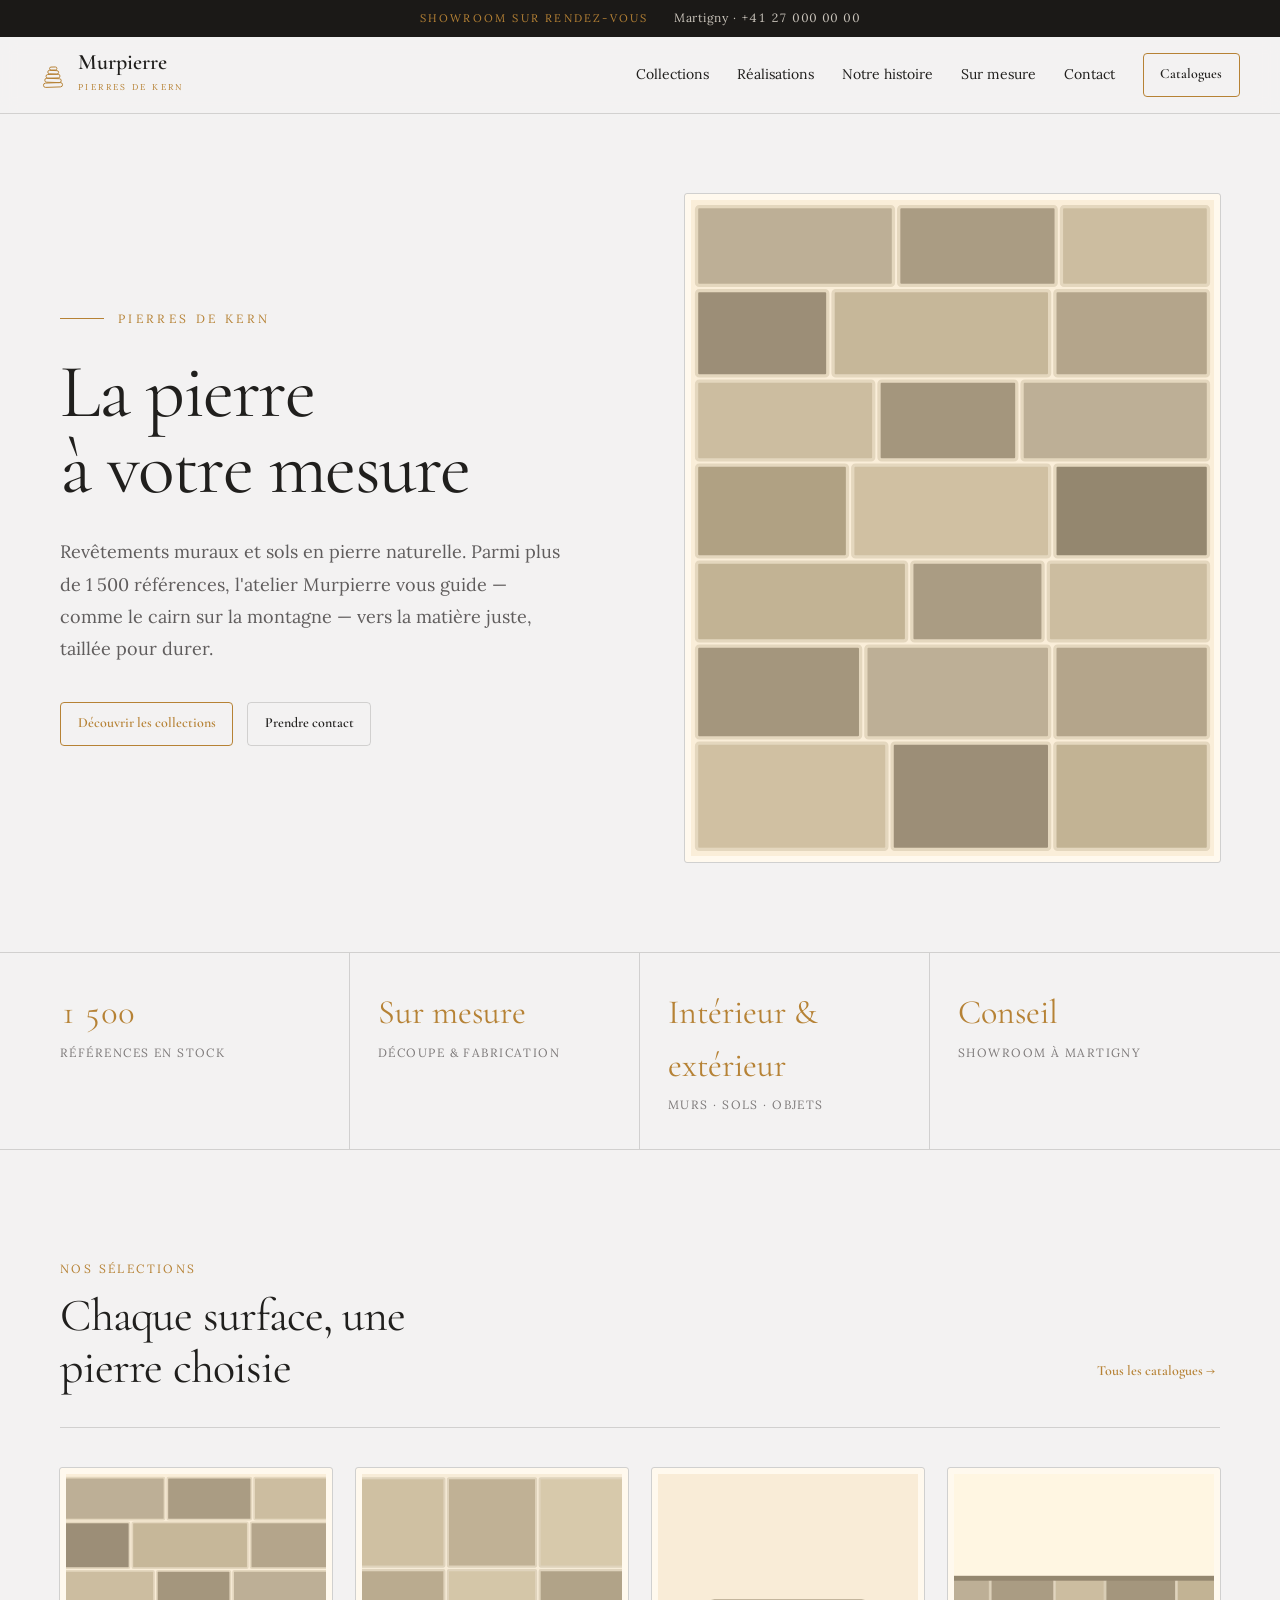
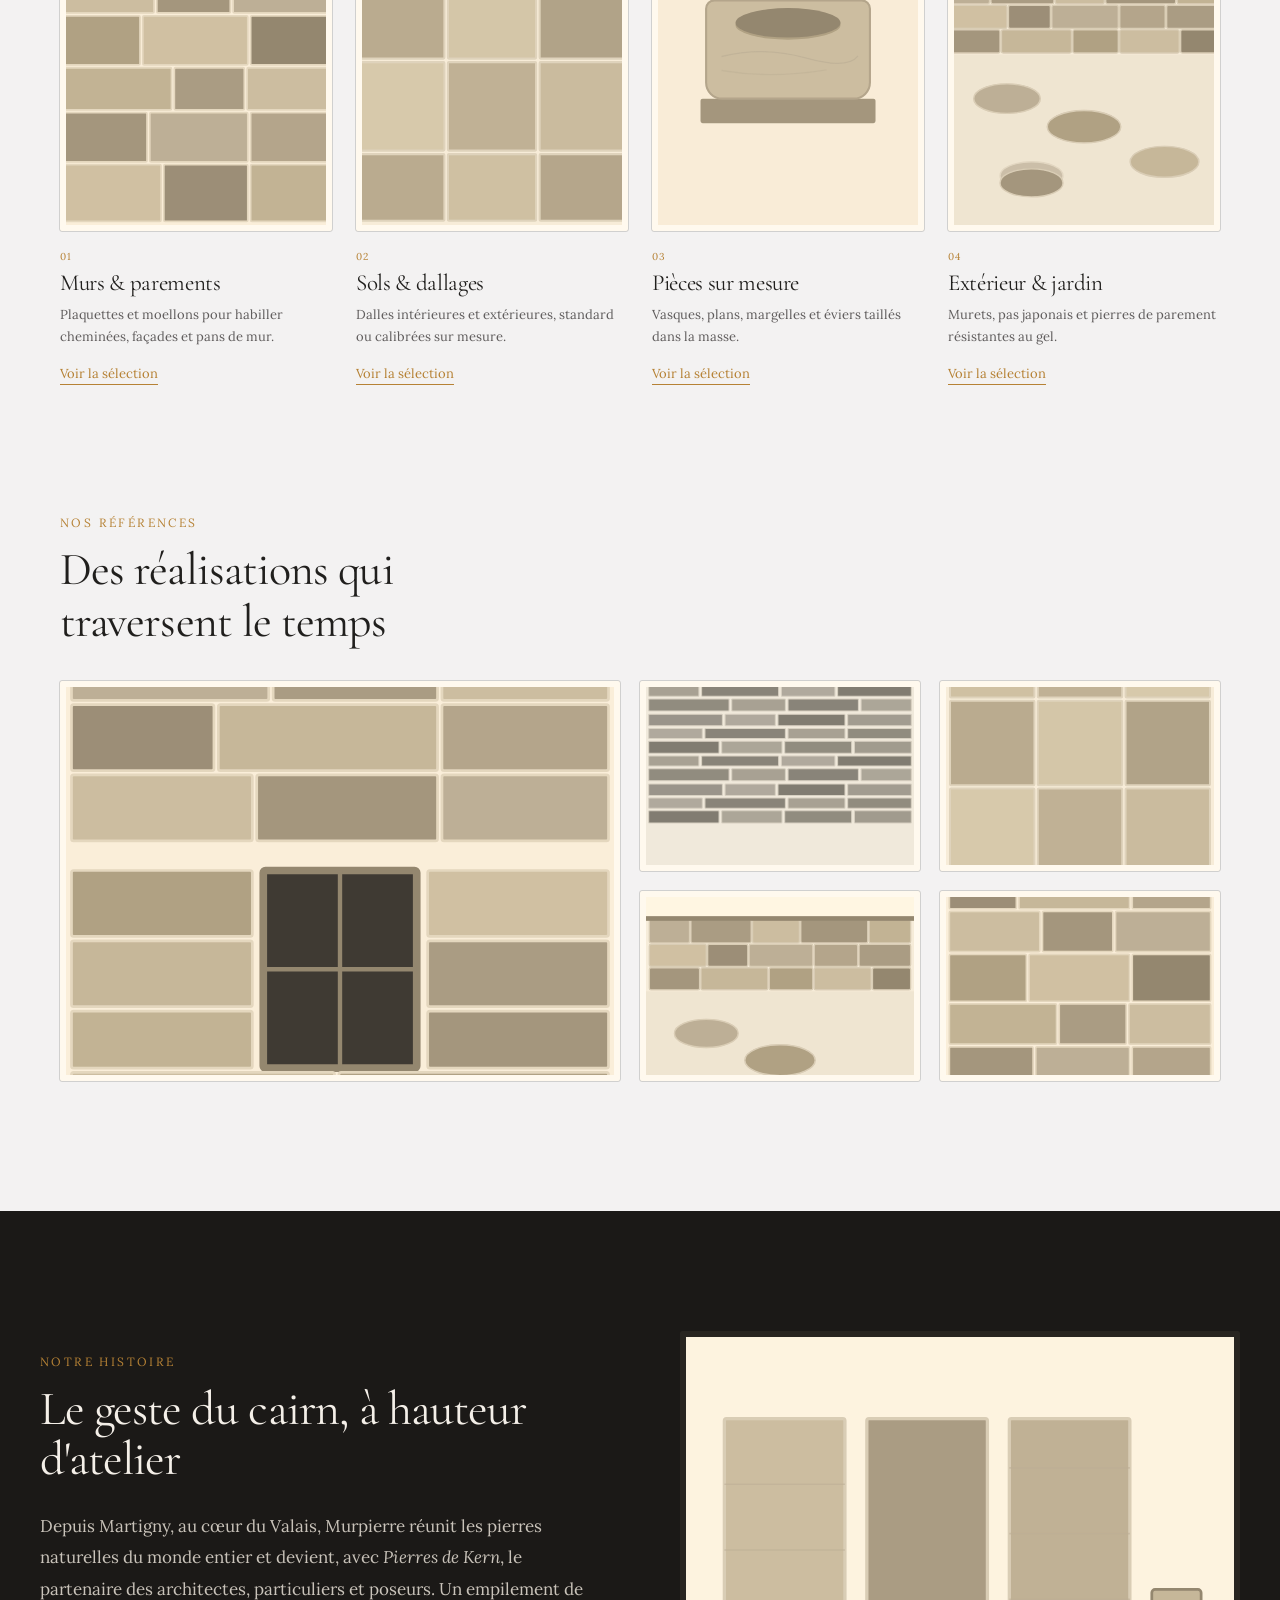
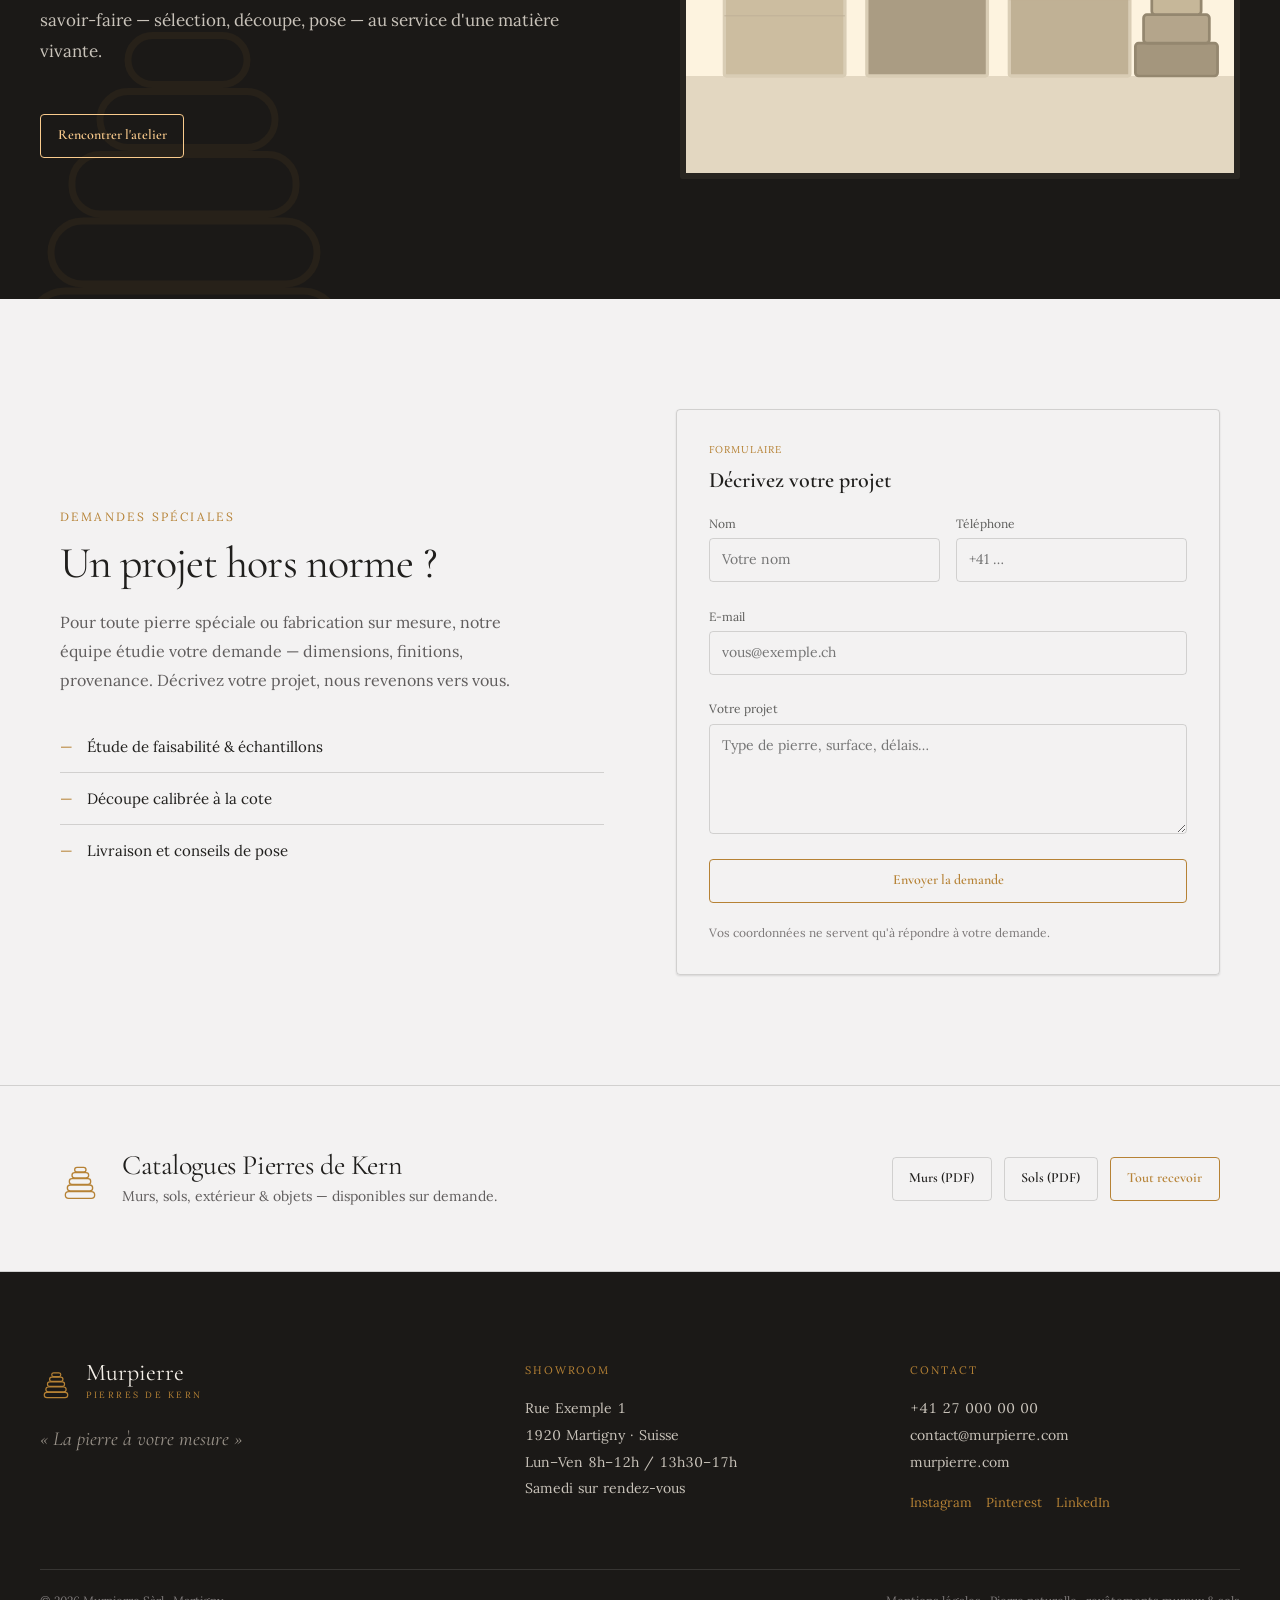
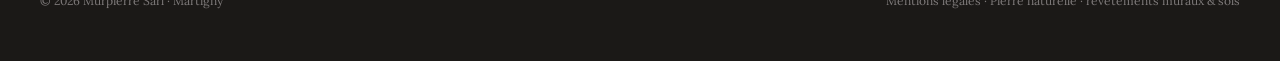
==== commit e85974d4: "Intégrer l'identité graphique du hand-off design (Pierres de Kern) Refonte complète du site vitrine " ====
--- a/index.html
+++ b/index.html
@@ -3,383 +3,293 @@
 <head>
   <meta charset="UTF-8">
   <meta name="viewport" content="width=device-width, initial-scale=1.0">
-  <title>Murpierre — La pierre à votre mesure | Pierres naturelles pour murs, sols et sur mesure</title>
-  <meta name="description" content="Murpierre, en partenariat avec Pierres de Kern, vous propose plus de 1 500 références de pierres naturelles pour habiller vos murs, vos sols et réaliser vos objets sur mesure, en intérieur comme en extérieur.">
-  <link rel="icon" href="data:image/svg+xml,<svg xmlns='http://www.w3.org/2000/svg' viewBox='0 0 32 32'><rect x='2' y='4' width='13' height='7' rx='1' fill='%238a7d6b'/><rect x='17' y='4' width='13' height='7' rx='1' fill='%23a99c88'/><rect x='2' y='13' width='8' height='7' rx='1' fill='%23a99c88'/><rect x='12' y='13' width='18' height='7' rx='1' fill='%238a7d6b'/><rect x='2' y='22' width='16' height='7' rx='1' fill='%23948871'/><rect x='20' y='22' width='10' height='7' rx='1' fill='%23a99c88'/></svg>">
+  <title>Murpierre — Pierres naturelles pour murs, sols et sur mesure</title>
+  <meta name="description" content="Murpierre · Pierres de Kern, à Martigny (Valais). Plus de 1 500 références de pierres naturelles pour habiller vos murs, vos sols et réaliser vos pièces sur mesure, en intérieur comme en extérieur.">
+  <link rel="canonical" href="https://murpierre.com/">
+  <meta name="theme-color" content="#f3f2f2">
+
+  <!-- Open Graph -->
+  <meta property="og:type" content="website">
+  <meta property="og:site_name" content="Murpierre">
+  <meta property="og:locale" content="fr_CH">
+  <meta property="og:url" content="https://murpierre.com/">
+  <meta property="og:title" content="Murpierre — La pierre à votre mesure">
+  <meta property="og:description" content="Pierres naturelles pour murs, sols et pièces sur mesure. Plus de 1 500 références, showroom à Martigny.">
+  <meta property="og:image" content="https://murpierre.com/assets/og-image.png">
+  <meta property="og:image:width" content="1200">
+  <meta property="og:image:height" content="630">
+  <meta property="og:image:alt" content="Murpierre · Pierres de Kern — La pierre à votre mesure">
+
+  <!-- Twitter Card -->
+  <meta name="twitter:card" content="summary_large_image">
+  <meta name="twitter:title" content="Murpierre — La pierre à votre mesure">
+  <meta name="twitter:description" content="Pierres naturelles pour murs, sols et pièces sur mesure. Plus de 1 500 références, showroom à Martigny.">
+  <meta name="twitter:image" content="https://murpierre.com/assets/og-image.png">
+
+  <!-- Favicon : marque « cairn » -->
+  <link rel="icon" href="data:image/svg+xml,<svg xmlns='http://www.w3.org/2000/svg' viewBox='0 0 120 140'><rect width='120' height='140' fill='%23f3f2f2'/><g stroke='%23b68235' stroke-width='6' fill='none' stroke-linejoin='round'><rect x='16' y='110' width='88' height='20' rx='10'/><rect x='22' y='90' width='76' height='18' rx='9'/><rect x='28' y='71' width='64' height='17' rx='8'/><rect x='36' y='53' width='50' height='16' rx='8'/><rect x='44' y='37' width='34' height='14' rx='7'/></g></svg>">
+  <link rel="icon" type="image/png" sizes="32x32" href="assets/favicon-32.png">
+  <link rel="apple-touch-icon" sizes="180x180" href="assets/apple-touch-icon.png">
+
   <link rel="preconnect" href="https://fonts.googleapis.com">
   <link rel="preconnect" href="https://fonts.gstatic.com" crossorigin>
-  <link href="https://fonts.googleapis.com/css2?family=Cormorant+Garamond:wght@500;600;700&family=Inter:wght@400;500;600&display=swap" rel="stylesheet">
   <link rel="stylesheet" href="css/style.css">
+
+  <!-- Données structurées -->
+  <script type="application/ld+json">
+  {
+    "@context": "https://schema.org",
+    "@type": "HomeAndConstructionBusiness",
+    "name": "Murpierre",
+    "alternateName": "Murpierre · Pierres de Kern",
+    "slogan": "La pierre à votre mesure",
+    "description": "Plus de 1 500 références de pierres naturelles pour murs, sols et pièces sur mesure, en intérieur comme en extérieur.",
+    "url": "https://murpierre.com/",
+    "telephone": "+41270000000",
+    "email": "contact@murpierre.com",
+    "image": "https://murpierre.com/assets/og-image.png",
+    "priceRange": "€€",
+    "address": {
+      "@type": "PostalAddress",
+      "streetAddress": "Rue Exemple 1",
+      "postalCode": "1920",
+      "addressLocality": "Martigny",
+      "addressRegion": "Valais",
+      "addressCountry": "CH"
+    },
+    "areaServed": ["Valais", "Suisse romande"],
+    "openingHoursSpecification": [
+      { "@type": "OpeningHoursSpecification", "dayOfWeek": ["Monday","Tuesday","Wednesday","Thursday","Friday"], "opens": "08:00", "closes": "12:00" },
+      { "@type": "OpeningHoursSpecification", "dayOfWeek": ["Monday","Tuesday","Wednesday","Thursday","Friday"], "opens": "13:30", "closes": "17:00" }
+    ],
+    "knowsAbout": ["parement mural en pierre naturelle", "dallage en pierre naturelle", "pierre sur mesure"]
+  }
+  </script>
 </head>
 <body>
 
-<header class="site-header">
-  <div class="container header-inner">
-    <a href="#accueil" class="logo">
-      <svg viewBox="0 0 32 32" width="34" height="34" aria-hidden="true">
-        <rect x="2" y="4" width="13" height="7" rx="1" fill="#8a7d6b"/>
-        <rect x="17" y="4" width="13" height="7" rx="1" fill="#a99c88"/>
-        <rect x="2" y="13" width="8" height="7" rx="1" fill="#a99c88"/>
-        <rect x="12" y="13" width="18" height="7" rx="1" fill="#8a7d6b"/>
-        <rect x="2" y="22" width="16" height="7" rx="1" fill="#948871"/>
-        <rect x="20" y="22" width="10" height="7" rx="1" fill="#a99c88"/>
-      </svg>
-      <span class="logo-text">
-        Murpierre
-        <small>La pierre à votre mesure</small>
+  <!-- ══ Bandeau supérieur ══ -->
+  <div class="topbar">
+    <span class="tb-tag">Showroom sur rendez-vous</span>
+    <span class="tnum">Martigny · <a href="tel:+41270000000" style="color:inherit;text-decoration:none">+41 27 000 00 00</a></span>
+  </div>
+
+  <!-- ══ Navigation ══ -->
+  <nav class="nav">
+    <a href="#top" class="brand" aria-label="Murpierre, accueil">
+      <span class="mark" aria-hidden="true">
+        <svg viewBox="0 0 120 140" fill="none"><g stroke="currentColor" stroke-width="4.5" fill="none" stroke-linejoin="round"><rect x="16" y="110" width="88" height="20" rx="10" transform="rotate(-2 60 120)"/><rect x="22" y="90" width="76" height="18" rx="9" transform="rotate(2 60 99)"/><rect x="28" y="71" width="64" height="17" rx="8" transform="rotate(-1.5 60 79.5)"/><rect x="36" y="53" width="50" height="16" rx="8" transform="rotate(2.5 61 61)"/><rect x="44" y="37" width="34" height="14" rx="7" transform="rotate(-1.5 61 44)"/></g></svg>
+      </span>
+      <span>
+        <span class="brand-name">Murpierre</span>
+        <span class="brand-sub">Pierres de Kern</span>
       </span>
     </a>
-    <nav class="main-nav" id="nav">
-      <a href="#selections">Nos sélections</a>
+    <div class="nav-links" id="navLinks">
+      <a href="#collections">Collections</a>
+      <a href="#realisations">Réalisations</a>
       <a href="#histoire">Notre histoire</a>
-      <a href="#references">Nos références</a>
-      <a href="#showroom">Showroom</a>
-      <a href="#contact" class="nav-cta">Devis gratuit</a>
-    </nav>
-    <button class="nav-toggle" aria-label="Ouvrir le menu" onclick="document.getElementById('nav').classList.toggle('open')">
+      <a href="#sur-mesure">Sur mesure</a>
+      <a href="#contact">Contact</a>
+      <a href="#catalogues" class="btn btn-primary">Catalogues</a>
+    </div>
+    <button class="nav-toggle" aria-label="Ouvrir le menu" aria-expanded="false" aria-controls="navLinks"
+            onclick="var n=document.getElementById('navLinks');var o=n.classList.toggle('open');this.setAttribute('aria-expanded',o)">
       <span></span><span></span><span></span>
     </button>
-  </div>
-</header>
-
-<main>
-
-  <!-- ===== Accueil / Héro ===== -->
-  <section class="hero" id="accueil">
-    <div class="container hero-inner">
-      <div class="hero-text">
-        <p class="kicker">Pierres naturelles — murs, sols &amp; sur mesure</p>
-        <h1>La pierre à votre mesure</h1>
-        <p class="lead">
-          Murpierre, en partenariat avec Pierres de Kern, sélectionne pour vous plus de
-          1&nbsp;500 références de pierres naturelles. Notre spécialité&nbsp;: habiller vos murs
-          intérieurs et extérieurs d'un parement authentique, pour un effet naturel qui
-          traverse les années.
-        </p>
+  </nav>
+
+  <span id="top"></span>
+
+  <main>
+
+    <!-- ══ Hero ══ -->
+    <header class="hero">
+      <div>
+        <div class="hero-eyebrow"><span class="rule"></span><span>Pierres de Kern</span></div>
+        <h1 class="display">La pierre<br>à votre mesure</h1>
+        <p class="hero-lead">Revêtements muraux et sols en pierre naturelle. Parmi plus de 1&thinsp;500 références, l'atelier Murpierre vous guide — comme le cairn sur la montagne — vers la matière juste, taillée pour durer.</p>
         <div class="hero-actions">
-          <a href="#contact" class="btn btn-primary">Demander un devis gratuit</a>
-          <a href="#selections" class="btn btn-ghost">Découvrir nos sélections</a>
-        </div>
-        <ul class="hero-points">
-          <li>Plus de 1&nbsp;500 références</li>
-          <li>Intérieur &amp; extérieur</li>
-          <li>Découpe sur mesure</li>
+          <a href="#collections" class="btn btn-primary">Découvrir les collections</a>
+          <a href="#contact" class="btn btn-secondary">Prendre contact</a>
+        </div>
+      </div>
+      <figure class="plate hero-plate">
+        <img src="assets/stone-parement.svg" alt="Mur habillé de parement en pierre naturelle" width="800" height="1000">
+      </figure>
+    </header>
+
+    <!-- ══ Bandeau de confiance ══ -->
+    <section class="trust" aria-label="Murpierre en bref">
+      <div class="trust-grid">
+        <div class="trust-cell"><div class="trust-num tnum">1&thinsp;500</div><div class="trust-label">Références en stock</div></div>
+        <div class="trust-cell"><div class="trust-num">Sur mesure</div><div class="trust-label">Découpe &amp; fabrication</div></div>
+        <div class="trust-cell"><div class="trust-num">Intérieur &amp; extérieur</div><div class="trust-label">Murs · sols · objets</div></div>
+        <div class="trust-cell"><div class="trust-num">Conseil</div><div class="trust-label">Showroom à Martigny</div></div>
+      </div>
+    </section>
+
+    <!-- ══ Collections ══ -->
+    <section id="collections" class="section">
+      <div class="section-head">
+        <div>
+          <div class="kicker">Nos sélections</div>
+          <h2 class="section-h2 display" style="max-width:18ch">Chaque surface, une pierre choisie</h2>
+        </div>
+        <a href="#catalogues" class="btn btn-ghost">Tous les catalogues →</a>
+      </div>
+      <hr class="hr" style="margin:34px 0 40px">
+      <div class="collections-grid">
+        <article class="collection">
+          <figure class="plate"><img src="assets/stone-parement.svg" alt="Parement mural en pierre naturelle" width="600" height="800"></figure>
+          <div class="collection-body">
+            <div class="collection-num">01</div>
+            <h3>Murs &amp; parements</h3>
+            <p>Plaquettes et moellons pour habiller cheminées, façades et pans de mur.</p>
+            <a href="#contact" class="collection-link">Voir la sélection</a>
+          </div>
+        </article>
+        <article class="collection">
+          <figure class="plate"><img src="assets/stone-dallage.svg" alt="Sols et dallages en pierre naturelle" width="600" height="800"></figure>
+          <div class="collection-body">
+            <div class="collection-num">02</div>
+            <h3>Sols &amp; dallages</h3>
+            <p>Dalles intérieures et extérieures, standard ou calibrées sur mesure.</p>
+            <a href="#contact" class="collection-link">Voir la sélection</a>
+          </div>
+        </article>
+        <article class="collection">
+          <figure class="plate"><img src="assets/stone-objet.svg" alt="Pièces sur mesure taillées dans la pierre" width="600" height="800"></figure>
+          <div class="collection-body">
+            <div class="collection-num">03</div>
+            <h3>Pièces sur mesure</h3>
+            <p>Vasques, plans, margelles et éviers taillés dans la masse.</p>
+            <a href="#sur-mesure" class="collection-link">Voir la sélection</a>
+          </div>
+        </article>
+        <article class="collection">
+          <figure class="plate"><img src="assets/stone-exterieur.svg" alt="Pierre naturelle pour extérieur et jardin" width="600" height="800"></figure>
+          <div class="collection-body">
+            <div class="collection-num">04</div>
+            <h3>Extérieur &amp; jardin</h3>
+            <p>Murets, pas japonais et pierres de parement résistantes au gel.</p>
+            <a href="#contact" class="collection-link">Voir la sélection</a>
+          </div>
+        </article>
+      </div>
+    </section>
+
+    <!-- ══ Réalisations ══ -->
+    <section id="realisations" class="section">
+      <div class="kicker">Nos références</div>
+      <h2 class="section-h2 display" style="margin-bottom:34px">Des réalisations qui traversent le temps</h2>
+      <div class="realisations-grid">
+        <figure class="plate"><img src="assets/stone-facade.svg" alt="Façade habillée en pierre naturelle" width="1000" height="900"></figure>
+        <figure class="plate"><img src="assets/stone-schiste.svg" alt="Mur intérieur en schiste" width="800" height="800"></figure>
+        <figure class="plate"><img src="assets/stone-dallage.svg" alt="Terrasse en dallage de pierre" width="800" height="800"></figure>
+        <figure class="plate"><img src="assets/stone-exterieur.svg" alt="Muret de jardin en pierre sèche" width="800" height="800"></figure>
+        <figure class="plate"><img src="assets/stone-parement.svg" alt="Pan de mur en parement de pierre" width="800" height="800"></figure>
+      </div>
+    </section>
+
+    <!-- ══ Histoire (colophon sombre) ══ -->
+    <section id="histoire" class="histoire">
+      <span class="histoire-watermark" aria-hidden="true">
+        <svg viewBox="0 0 120 140" fill="none"><g stroke="currentColor" stroke-width="2" fill="none" stroke-linejoin="round"><rect x="16" y="110" width="88" height="20" rx="10"/><rect x="22" y="90" width="76" height="18" rx="9"/><rect x="28" y="71" width="64" height="17" rx="8"/><rect x="36" y="53" width="50" height="16" rx="8"/><rect x="44" y="37" width="34" height="14" rx="7"/></g></svg>
+      </span>
+      <div class="histoire-inner">
+        <div>
+          <div class="kicker">Notre histoire</div>
+          <h2 class="display">Le geste du cairn, à hauteur d'atelier</h2>
+          <p>Depuis Martigny, au cœur du Valais, Murpierre réunit les pierres naturelles du monde entier et devient, avec <em>Pierres de Kern</em>, le partenaire des architectes, particuliers et poseurs. Un empilement de savoir-faire — sélection, découpe, pose — au service d'une matière vivante.</p>
+          <a href="#contact" class="btn btn-primary btn-on-dark" style="margin-top:32px">Rencontrer l'atelier</a>
+        </div>
+        <figure class="plate"><img src="assets/stone-atelier.svg" alt="Le showroom et l'atelier Murpierre à Martigny" width="1000" height="800"></figure>
+      </div>
+    </section>
+
+    <!-- ══ Sur mesure ══ -->
+    <section id="sur-mesure" class="surmesure">
+      <div>
+        <div class="kicker">Demandes spéciales</div>
+        <h2 class="display">Un projet hors norme&nbsp;?</h2>
+        <p class="lead">Pour toute pierre spéciale ou fabrication sur mesure, notre équipe étudie votre demande — dimensions, finitions, provenance. Décrivez votre projet, nous revenons vers vous.</p>
+        <ul class="feature-list">
+          <li><span aria-hidden="true">—</span>Étude de faisabilité &amp; échantillons</li>
+          <li><span aria-hidden="true">—</span>Découpe calibrée à la cote</li>
+          <li><span aria-hidden="true">—</span>Livraison et conseils de pose</li>
         </ul>
       </div>
-      <div class="hero-visual" aria-hidden="true">
-        <svg viewBox="0 0 400 320" class="stone-wall">
-          <rect width="400" height="320" fill="#e7e0d4"/>
-          <g stroke="#d8cfc0" stroke-width="4">
-            <rect x="8"   y="10"  width="118" height="64" rx="4" fill="#a99c88"/>
-            <rect x="134" y="10"  width="160" height="64" rx="4" fill="#948871"/>
-            <rect x="302" y="10"  width="90"  height="64" rx="4" fill="#b3a793"/>
-            <rect x="8"   y="82"  width="80"  height="70" rx="4" fill="#8a7d6b"/>
-            <rect x="96"  y="82"  width="140" height="70" rx="4" fill="#b3a793"/>
-            <rect x="244" y="82"  width="148" height="70" rx="4" fill="#9c9080"/>
-            <rect x="8"   y="160" width="150" height="62" rx="4" fill="#948871"/>
-            <rect x="166" y="160" width="104" height="62" rx="4" fill="#a99c88"/>
-            <rect x="278" y="160" width="114" height="62" rx="4" fill="#877a66"/>
-            <rect x="8"   y="230" width="108" height="80" rx="4" fill="#b3a793"/>
-            <rect x="124" y="230" width="170" height="80" rx="4" fill="#8f826f"/>
-            <rect x="302" y="230" width="90"  height="80" rx="4" fill="#a99c88"/>
-          </g>
-        </svg>
+      <form class="card elev-sm" style="padding:32px" action="mailto:contact@murpierre.com" method="post" enctype="text/plain">
+        <div class="card-kicker">Formulaire</div>
+        <div class="card-title" style="font-size:22px;margin-bottom:6px">Décrivez votre projet</div>
+        <div class="form-grid">
+          <div class="field"><label for="f-nom">Nom</label><input class="input" id="f-nom" name="Nom" type="text" placeholder="Votre nom" required autocomplete="name"></div>
+          <div class="field"><label for="f-tel">Téléphone</label><input class="input" id="f-tel" name="Telephone" type="tel" placeholder="+41 …" autocomplete="tel"></div>
+        </div>
+        <div class="field" style="margin-top:16px"><label for="f-mail">E-mail</label><input class="input" id="f-mail" name="Email" type="email" placeholder="vous@exemple.ch" required autocomplete="email"></div>
+        <div class="field" style="margin-top:16px"><label for="f-projet">Votre projet</label><textarea class="input" id="f-projet" name="Projet" placeholder="Type de pierre, surface, délais…" required></textarea></div>
+        <button type="submit" class="btn btn-primary btn-block">Envoyer la demande</button>
+        <p class="form-note">Vos coordonnées ne servent qu'à répondre à votre demande.</p>
+      </form>
+    </section>
+
+    <!-- ══ Catalogues ══ -->
+    <section id="catalogues" class="catalogues">
+      <div class="catalogues-inner">
+        <div class="catalogues-left">
+          <span class="mark" aria-hidden="true">
+            <svg viewBox="0 0 120 140" fill="none"><g stroke="currentColor" stroke-width="4" fill="none" stroke-linejoin="round"><rect x="16" y="110" width="88" height="20" rx="10"/><rect x="22" y="90" width="76" height="18" rx="9"/><rect x="28" y="71" width="64" height="17" rx="8"/><rect x="36" y="53" width="50" height="16" rx="8"/><rect x="44" y="37" width="34" height="14" rx="7"/></g></svg>
+          </span>
+          <div>
+            <h3 class="display">Catalogues Pierres de Kern</h3>
+            <p>Murs, sols, extérieur &amp; objets — disponibles sur demande.</p>
+          </div>
+        </div>
+        <div class="catalogues-actions">
+          <a href="#contact" class="btn btn-secondary">Murs (PDF)</a>
+          <a href="#contact" class="btn btn-secondary">Sols (PDF)</a>
+          <a href="#contact" class="btn btn-primary">Tout recevoir</a>
+        </div>
+      </div>
+    </section>
+
+  </main>
+
+  <!-- ══ Contact / Footer (sombre) ══ -->
+  <footer class="site-footer" id="contact">
+    <div class="footer-grid">
+      <div>
+        <div class="footer-brand">
+          <span class="mark" aria-hidden="true">
+            <svg viewBox="0 0 120 140" fill="none"><g stroke="currentColor" stroke-width="4.5" fill="none" stroke-linejoin="round"><rect x="16" y="110" width="88" height="20" rx="10"/><rect x="22" y="90" width="76" height="18" rx="9"/><rect x="28" y="71" width="64" height="17" rx="8"/><rect x="36" y="53" width="50" height="16" rx="8"/><rect x="44" y="37" width="34" height="14" rx="7"/></g></svg>
+          </span>
+          <div>
+            <div class="footer-brand-name">Murpierre</div>
+            <div class="footer-brand-sub">Pierres de Kern</div>
+          </div>
+        </div>
+        <p class="footer-devise">« La pierre à votre mesure »</p>
+      </div>
+      <div class="footer-col">
+        <div class="footer-col-title">Showroom</div>
+        <p class="tnum">Rue Exemple 1<br>1920 Martigny · Suisse<br>Lun–Ven 8h–12h / 13h30–17h<br>Samedi sur rendez-vous</p>
+      </div>
+      <div class="footer-col">
+        <div class="footer-col-title">Contact</div>
+        <p class="tnum"><a href="tel:+41270000000">+41 27 000 00 00</a><br><a href="mailto:contact@murpierre.com">contact@murpierre.com</a><br><a href="https://murpierre.com">murpierre.com</a></p>
+        <div class="footer-social">
+          <a href="#contact">Instagram</a>
+          <a href="#contact">Pinterest</a>
+          <a href="#contact">LinkedIn</a>
+        </div>
       </div>
     </div>
-  </section>
-
-  <!-- ===== Nos sélections ===== -->
-  <section class="section" id="selections">
-    <div class="container">
-      <p class="kicker">Nos sélections</p>
-      <h2>Pierres naturelles pour murs, sols et objets</h2>
-      <p class="section-intro">
-        Chaque pierre est choisie pour sa teinte, sa texture et sa résistance, en carrière
-        comme auprès de nos partenaires. Toutes nos sélections conviennent à l'intérieur
-        comme à l'extérieur.
-      </p>
-      <div class="cards">
-        <article class="card">
-          <div class="swatch" aria-hidden="true">
-            <svg viewBox="0 0 300 160">
-              <rect width="300" height="160" fill="#e3dccd"/>
-              <g stroke="#d2c9b6" stroke-width="2">
-                <rect x="4" y="4" width="60" height="30" rx="2" fill="#b09c7e"/>
-                <rect x="68" y="4" width="96" height="30" rx="2" fill="#c4b191"/>
-                <rect x="168" y="4" width="52" height="30" rx="2" fill="#a8946f"/>
-                <rect x="224" y="4" width="72" height="30" rx="2" fill="#bca987"/>
-                <rect x="4" y="38" width="88" height="30" rx="2" fill="#c4b191"/>
-                <rect x="96" y="38" width="56" height="30" rx="2" fill="#b09c7e"/>
-                <rect x="156" y="38" width="84" height="30" rx="2" fill="#cdbb9c"/>
-                <rect x="244" y="38" width="52" height="30" rx="2" fill="#a8946f"/>
-                <rect x="4" y="72" width="52" height="30" rx="2" fill="#bca987"/>
-                <rect x="60" y="72" width="100" height="30" rx="2" fill="#a8946f"/>
-                <rect x="164" y="72" width="60" height="30" rx="2" fill="#c4b191"/>
-                <rect x="228" y="72" width="68" height="30" rx="2" fill="#b09c7e"/>
-                <rect x="4" y="106" width="96" height="30" rx="2" fill="#cdbb9c"/>
-                <rect x="104" y="106" width="60" height="30" rx="2" fill="#bca987"/>
-                <rect x="168" y="106" width="128" height="30" rx="2" fill="#b09c7e"/>
-                <rect x="4" y="140" width="140" height="16" rx="2" fill="#c4b191"/>
-                <rect x="148" y="140" width="148" height="16" rx="2" fill="#a8946f"/>
-              </g>
-            </svg>
-          </div>
-          <h3>Murs</h3>
-          <p>
-            Notre cœur de métier&nbsp;: parements, barrettes et plaquettes en pierre naturelle
-            pour habiller façades, murs de salon, cuisines et clôtures d'un relief minéral
-            authentique.
-          </p>
-          <p class="card-meta">Parements, barrettes, moellons &amp; pierre sèche</p>
-        </article>
-        <article class="card">
-          <div class="swatch" aria-hidden="true">
-            <svg viewBox="0 0 300 160">
-              <rect width="300" height="160" fill="#ded5c4"/>
-              <g stroke="#cfc5b2" stroke-width="3">
-                <rect x="4" y="4" width="94" height="74" rx="3" fill="#c9b998"/>
-                <rect x="104" y="4" width="94" height="74" rx="3" fill="#d3c4a4"/>
-                <rect x="204" y="4" width="92" height="74" rx="3" fill="#bfae8c"/>
-                <rect x="4" y="84" width="94" height="72" rx="3" fill="#d3c4a4"/>
-                <rect x="104" y="84" width="94" height="72" rx="3" fill="#b5a480"/>
-                <rect x="204" y="84" width="92" height="72" rx="3" fill="#cbbb9a"/>
-              </g>
-            </svg>
-          </div>
-          <h3>Sols</h3>
-          <p>
-            Dalles, pavés et carrelages en pierre naturelle pour terrasses, allées et pièces
-            de vie. Des finitions adoucies, vieillies ou brossées selon l'ambiance recherchée.
-          </p>
-          <p class="card-meta">Dalles, pavés &amp; margelles</p>
-        </article>
-        <article class="card">
-          <div class="swatch" aria-hidden="true">
-            <svg viewBox="0 0 300 160">
-              <rect width="300" height="160" fill="#d9d9d6"/>
-              <g stroke="#c6c6c2" stroke-width="3">
-                <rect x="60" y="96" width="180" height="34" rx="4" fill="#8f8f88"/>
-                <rect x="80" y="62" width="140" height="30" rx="4" fill="#a4a49d"/>
-                <rect x="100" y="32" width="100" height="26" rx="4" fill="#aeaea7"/>
-                <rect x="122" y="8"  width="56"  height="20" rx="4" fill="#b8b8b1"/>
-              </g>
-            </svg>
-          </div>
-          <h3>Sur mesure</h3>
-          <p>
-            Éviers, plans de travail, fontaines, encadrements&nbsp;: nous taillons la pierre
-            à vos dimensions et recherchons pour vous les pierres les plus rares.
-          </p>
-          <p class="card-meta">Objets &amp; fabrications à la demande</p>
-        </article>
-      </div>
-      <aside class="special-request">
-        <div>
-          <h3>Demandes spéciales</h3>
-          <p>
-            Vous recherchez une pierre particulière ou une fabrication sur mesure&nbsp;?
-            Notre équipe met son réseau de carrières et d'ateliers à votre service.
-          </p>
-        </div>
-        <a href="#contact" class="btn btn-primary">Nous contacter</a>
-      </aside>
+    <div class="footer-legal">
+      <span>© 2026 Murpierre Sàrl · Martigny</span>
+      <span><a href="mentions-legales.html">Mentions légales</a> · Pierre naturelle · revêtements muraux &amp; sols</span>
     </div>
-  </section>
-
-  <!-- ===== Avantages ===== -->
-  <section class="section section-alt" id="avantages">
-    <div class="container">
-      <p class="kicker">Pourquoi la pierre naturelle&nbsp;?</p>
-      <h2>Un matériau noble, des avantages durables</h2>
-      <div class="benefits">
-        <div class="benefit">
-          <div class="benefit-icon" aria-hidden="true">
-            <svg viewBox="0 0 24 24" fill="none" stroke="currentColor" stroke-width="1.8" stroke-linecap="round" stroke-linejoin="round">
-              <path d="M12 2l8 4v6c0 5-3.5 8.5-8 10-4.5-1.5-8-5-8-10V6l8-4z"/>
-            </svg>
-          </div>
-          <h3>Durabilité exceptionnelle</h3>
-          <p>La pierre résiste au gel, aux intempéries et au temps. Un mur en pierre naturelle se transmet de génération en génération.</p>
-        </div>
-        <div class="benefit">
-          <div class="benefit-icon" aria-hidden="true">
-            <svg viewBox="0 0 24 24" fill="none" stroke="currentColor" stroke-width="1.8" stroke-linecap="round" stroke-linejoin="round">
-              <path d="M14 4c-4 3-9 7-9 12a7 7 0 0 0 14 0c0-5-2-9-5-12z"/>
-            </svg>
-          </div>
-          <h3>Confort thermique</h3>
-          <p>Son inertie naturelle garde la fraîcheur l'été et restitue la chaleur l'hiver, pour un habitat plus agréable et plus sobre.</p>
-        </div>
-        <div class="benefit">
-          <div class="benefit-icon" aria-hidden="true">
-            <svg viewBox="0 0 24 24" fill="none" stroke="currentColor" stroke-width="1.8" stroke-linecap="round" stroke-linejoin="round">
-              <path d="M12 3v18M3 12h18M5.5 5.5l13 13M18.5 5.5l-13 13"/>
-            </svg>
-          </div>
-          <h3>Effet naturel unique</h3>
-          <p>Chaque pierre est différente&nbsp;: nuances, veines et reliefs composent un mur qui ne ressemble à aucun autre.</p>
-        </div>
-        <div class="benefit">
-          <div class="benefit-icon" aria-hidden="true">
-            <svg viewBox="0 0 24 24" fill="none" stroke="currentColor" stroke-width="1.8" stroke-linecap="round" stroke-linejoin="round">
-              <path d="M3 21h18M5 21V10l7-6 7 6v11M9 21v-6h6v6"/>
-            </svg>
-          </div>
-          <h3>Valorisation du bien</h3>
-          <p>Un parement en pierre naturelle apporte du cachet et augmente durablement la valeur de votre maison.</p>
-        </div>
-      </div>
-    </div>
-  </section>
-
-  <!-- ===== Nos références ===== -->
-  <section class="section" id="references">
-    <div class="container">
-      <p class="kicker">Nos références</p>
-      <h2>Quelques réalisations récentes</h2>
-      <div class="projects">
-        <figure class="project">
-          <div class="project-visual tone-warm" aria-hidden="true"></div>
-          <figcaption>
-            <strong>Façade en plaquettes de calcaire</strong>
-            <span>Maison individuelle — 85&nbsp;m²</span>
-          </figcaption>
-        </figure>
-        <figure class="project">
-          <div class="project-visual tone-grey" aria-hidden="true"></div>
-          <figcaption>
-            <strong>Mur intérieur en schiste</strong>
-            <span>Séjour avec cheminée — 22&nbsp;m²</span>
-          </figcaption>
-        </figure>
-        <figure class="project">
-          <div class="project-visual tone-sand" aria-hidden="true"></div>
-          <figcaption>
-            <strong>Muret de jardin en pierre sèche</strong>
-            <span>Clôture et soutènement — 40&nbsp;ml</span>
-          </figcaption>
-        </figure>
-      </div>
-      <blockquote class="testimonial">
-        <p>«&nbsp;Travail soigné du premier contact à la dernière pierre. Notre façade a complètement changé de visage.&nbsp;»</p>
-        <cite>— M. et Mme Roche, rénovation de façade</cite>
-      </blockquote>
-    </div>
-  </section>
-
-  <!-- ===== Notre histoire ===== -->
-  <section class="section section-alt" id="histoire">
-    <div class="container about">
-      <div class="about-text">
-        <p class="kicker">Notre histoire</p>
-        <h2>Un cairn pour vous guider dans la pierre</h2>
-        <p>
-          Tel un cairn de montagne qui sert de repère sur des terres isolées, Murpierre
-          guide depuis plus de quinze ans particuliers, artisans et architectes dans leurs
-          recherches et leurs envies de pierres naturelles.
-        </p>
-        <p>
-          D'abord spécialisés dans le parement mural, nous avons élargi notre gamme en
-          partenariat avec Pierres de Kern&nbsp;: plus de 1&nbsp;500 références de pierres pour
-          les murs, les sols et les objets sur mesure, en décoration intérieure comme en
-          revêtement extérieur.
-        </p>
-      </div>
-      <div class="stats">
-        <div class="stat"><span class="stat-number">1&nbsp;500+</span><span class="stat-label">références de pierres</span></div>
-        <div class="stat"><span class="stat-number">15+</span><span class="stat-label">années d'expérience</span></div>
-        <div class="stat"><span class="stat-number">300+</span><span class="stat-label">chantiers réalisés</span></div>
-        <div class="stat"><span class="stat-number">100&nbsp;%</span><span class="stat-label">pierre naturelle</span></div>
-      </div>
-    </div>
-  </section>
-
-  <!-- ===== Showroom ===== -->
-  <section class="section" id="showroom">
-    <div class="container showroom">
-      <div class="showroom-text">
-        <p class="kicker">Notre showroom</p>
-        <h2>Venez voir et toucher la pierre</h2>
-        <p>
-          Rien ne remplace le contact de la main sur la pierre. Notre showroom présente
-          nos sélections en grands panneaux, pour juger des teintes et des reliefs en
-          conditions réelles, accompagné de nos conseillers.
-        </p>
-        <ul class="hero-points">
-          <li>Échantillons à emporter</li>
-          <li>Conseil personnalisé</li>
-          <li>Catalogues sur place</li>
-        </ul>
-        <p class="showroom-hours">
-          <strong>Horaires&nbsp;:</strong> Lun–Ven 8h–12h / 14h–18h — Sam sur rendez-vous.
-        </p>
-      </div>
-      <div class="hero-visual" aria-hidden="true">
-        <svg viewBox="0 0 400 260" class="stone-wall">
-          <rect width="400" height="260" fill="#f4efe6"/>
-          <rect x="20" y="20" width="110" height="150" rx="6" fill="#c9b998" stroke="#d8cfc0" stroke-width="4"/>
-          <rect x="145" y="20" width="110" height="150" rx="6" fill="#aeaea7" stroke="#d8cfc0" stroke-width="4"/>
-          <rect x="270" y="20" width="110" height="150" rx="6" fill="#b09c7e" stroke="#d8cfc0" stroke-width="4"/>
-          <rect x="20" y="190" width="360" height="14" rx="4" fill="#8a7d6b"/>
-          <rect x="50" y="204" width="12" height="40" fill="#8a7d6b"/>
-          <rect x="338" y="204" width="12" height="40" fill="#8a7d6b"/>
-        </svg>
-      </div>
-    </div>
-  </section>
-
-  <!-- ===== Contact ===== -->
-  <section class="section section-alt" id="contact">
-    <div class="container contact">
-      <div class="contact-info">
-        <p class="kicker">Contact</p>
-        <h2>Parlons de votre projet</h2>
-        <p>
-          Décrivez-nous votre mur, votre sol ou votre idée&nbsp;: nous revenons vers vous
-          sous 48&nbsp;heures avec un devis gratuit et sans engagement.
-        </p>
-        <ul class="contact-list">
-          <li><strong>Téléphone</strong><a href="tel:+33400000000">04&nbsp;00&nbsp;00&nbsp;00&nbsp;00</a></li>
-          <li><strong>E-mail</strong><a href="mailto:contact@murpierre.com">contact@murpierre.com</a></li>
-          <li><strong>Showroom &amp; dépôt</strong><span>Zone artisanale des Carrières<br>France</span></li>
-          <li><strong>Horaires</strong><span>Lun–Ven&nbsp;: 8h–12h / 14h–18h<br>Sam&nbsp;: sur rendez-vous</span></li>
-        </ul>
-      </div>
-      <form class="contact-form" action="mailto:contact@murpierre.com" method="post" enctype="text/plain">
-        <label for="nom">Nom</label>
-        <input type="text" id="nom" name="Nom" required autocomplete="name">
-        <label for="email">E-mail</label>
-        <input type="email" id="email" name="Email" required autocomplete="email">
-        <label for="telephone">Téléphone <span class="optional">(facultatif)</span></label>
-        <input type="tel" id="telephone" name="Telephone" autocomplete="tel">
-        <label for="message">Votre projet</label>
-        <textarea id="message" name="Message" rows="5" required placeholder="Ex. : parement d'un mur de salon d'environ 15 m², teinte beige…"></textarea>
-        <button type="submit" class="btn btn-primary">Envoyer ma demande</button>
-        <p class="form-note">Vos coordonnées ne sont utilisées que pour répondre à votre demande.</p>
-      </form>
-    </div>
-  </section>
-
-</main>
-
-<footer class="site-footer">
-  <div class="container footer-inner">
-    <div>
-      <span class="footer-brand">Murpierre</span>
-      <p>La pierre à votre mesure — murs, sols &amp; sur mesure, en partenariat avec Pierres de Kern.</p>
-    </div>
-    <nav class="footer-nav">
-      <a href="#selections">Nos sélections</a>
-      <a href="#references">Nos références</a>
-      <a href="#showroom">Showroom</a>
-      <a href="#contact">Contact</a>
-      <a href="mentions-legales.html">Mentions légales</a>
-    </nav>
-  </div>
-  <div class="container footer-bottom">
-    <p>© 2026 Murpierre — Tous droits réservés.</p>
-  </div>
-</footer>
+  </footer>
 
 </body>
 </html>
--- a/css/style.css
+++ b/css/style.css
@@ -1,617 +1,357 @@
-/* ===== Murpierre — feuille de style ===== */
+/* ==========================================================================
+   Murpierre · Pierres de Kern — feuille de style
+   Système « Classical » : tokens (couleurs, type, espacement) + composants.
+   Identité artisanale & patrimoniale. Or de Kern en trait, jamais en aplat.
+   ========================================================================== */
+
+@import url('https://fonts.googleapis.com/css2?family=Cormorant+Garamond:wght@400;600&family=Lora:wght@400;600&display=swap');
 
 :root {
-  --stone-dark: #3f3a32;
-  --stone: #8a7d6b;
-  --stone-light: #a99c88;
-  --sand: #f4efe6;
-  --sand-deep: #e9e2d3;
-  --ink: #2b2723;
-  --ink-soft: #5c554b;
-  --accent: #7c5b3a;
-  --accent-dark: #64482e;
-  --white: #fffdf9;
-  --radius: 10px;
-  --shadow: 0 10px 30px rgba(43, 39, 35, 0.08);
-  --font-display: "Cormorant Garamond", Georgia, serif;
-  --font-body: "Inter", "Segoe UI", Arial, sans-serif;
-}
-
-* { margin: 0; padding: 0; box-sizing: border-box; }
+  /* — Couleurs — */
+  --color-bg: #f3f2f2;          /* papier */
+  --color-surface: #eae9e9;
+  --color-text: #201f1d;        /* encre */
+  --color-ink: #1b1917;         /* noir d'ardoise (fonds sombres) */
+  --color-accent: #b68235;      /* Or de Kern */
+  --color-accent-2: #ac803e;
+  --color-divider: color-mix(in srgb, #201f1d 16%, transparent);
+
+  --color-neutral-100: #f8f4f4;
+  --color-neutral-200: #eae7e7;
+  --color-neutral-300: #d7d3d3;
+  --color-neutral-400: #bab6b6;
+  --color-neutral-500: #9b9797;
+  --color-neutral-600: #7d7979;
+  --color-neutral-700: #605d5d;
+  --color-neutral-800: #444141;
+  --color-neutral-900: #2d2b2b;
+
+  --color-accent-100: #fff3e4;
+  --color-accent-200: #ffe3bf;
+  --color-accent-300: #facb8d;
+  --color-accent-400: #e1ad66;
+  --color-accent-500: #c28d41;
+  --color-accent-600: #a06f24;
+  --color-accent-700: #7d5411;
+  --color-accent-800: #5a3b0a;
+  --color-accent-900: #3a270d;
+
+  /* — Typographie — */
+  --font-heading: "Cormorant Garamond", Georgia, serif;
+  --font-body: "Lora", Georgia, serif;
+
+  /* — Espacement (densité 1.15×) — */
+  --space-1: 4.6px;
+  --space-2: 9.2px;
+  --space-3: 13.8px;
+  --space-4: 18.4px;
+  --space-6: 27.6px;
+  --space-8: 36.8px;
+
+  --radius-sm: 2px;
+  --radius-md: 4px;
+  --radius-lg: 7px;
+
+  --shadow-sm: 0 1px 2px color-mix(in srgb, #2d2b2b 14%, transparent);
+  --shadow-md: 0 3px 10px color-mix(in srgb, #2d2b2b 16%, transparent);
+  --shadow-lg: 0 12px 32px color-mix(in srgb, #2d2b2b 22%, transparent);
+
+  --wrap: 1240px;
+  --nav-h: 90px;
+}
+
+/* ── Base ─────────────────────────────────────────────────────────────── */
+*, *::before, *::after { box-sizing: border-box; }
 
 html { scroll-behavior: smooth; }
 
 body {
+  margin: 0;
+  background: var(--color-bg);
+  color: var(--color-text);
   font-family: var(--font-body);
-  color: var(--ink);
-  background: var(--white);
-  line-height: 1.65;
-  font-size: 16px;
-}
-
-.container {
-  width: min(1120px, 92%);
-  margin: 0 auto;
-}
-
-h1, h2, h3 {
-  font-family: var(--font-display);
-  color: var(--ink);
-  line-height: 1.15;
+  font-size: 15px;
+  line-height: 1.55;
+  font-weight: 400;
+  -webkit-font-smoothing: antialiased;
+}
+
+h1, h2, h3, h4, h5, h6 {
+  font-family: var(--font-heading);
   font-weight: 600;
-}
-
-h1 { font-size: clamp(2.4rem, 5vw, 3.6rem); }
-h2 { font-size: clamp(1.9rem, 3.5vw, 2.6rem); margin-bottom: 0.6em; }
-h3 { font-size: 1.35rem; margin-bottom: 0.4em; }
+  line-height: 1.12;
+  letter-spacing: -0.015em;
+  margin: 0 0 var(--space-2);
+}
+/* Les grands titres d'affichage se composent en régulier (400). */
+.display { font-weight: 400; }
+
+p { margin: 0 0 var(--space-3); }
+a { color: var(--color-accent); text-underline-offset: 3px; }
+img, svg { display: block; max-width: 100%; }
+figure { margin: 0; }
+
+:focus { outline: none; }
+:focus-visible { outline: 2px solid var(--color-accent); outline-offset: 2px; }
+::selection { background: color-mix(in srgb, var(--color-accent) 30%, transparent); }
+
+.tnum { font-variant-numeric: tabular-nums; }
+.wrap { max-width: var(--wrap); margin: 0 auto; padding-left: 40px; padding-right: 40px; }
 
 .kicker {
+  font-size: 12px;
+  letter-spacing: 0.2em;
   text-transform: uppercase;
-  letter-spacing: 0.18em;
-  font-size: 0.78rem;
-  font-weight: 600;
-  color: var(--accent);
-  margin-bottom: 0.9em;
-}
-
-.section { padding: 5.5rem 0; }
-.section-alt { background: var(--sand); }
-
-.section-intro {
-  max-width: 640px;
-  color: var(--ink-soft);
-  margin-bottom: 2.5rem;
-}
-
-/* ===== En-tête ===== */
-.site-header {
-  position: sticky;
-  top: 0;
-  z-index: 50;
-  background: rgba(255, 253, 249, 0.95);
-  backdrop-filter: blur(6px);
-  border-bottom: 1px solid var(--sand-deep);
-}
-
-.header-inner {
-  display: flex;
-  align-items: center;
-  justify-content: space-between;
-  padding: 0.85rem 0;
-}
-
-.logo {
-  display: flex;
-  align-items: center;
-  gap: 0.6rem;
-  text-decoration: none;
-  color: var(--ink);
-  font-family: var(--font-display);
-  font-size: 1.5rem;
-  font-weight: 700;
-  letter-spacing: 0.02em;
-}
-
-.logo-text {
-  display: flex;
-  flex-direction: column;
-  line-height: 1.1;
-}
-
-.logo-text small {
-  font-family: var(--font-body);
-  font-size: 0.68rem;
-  font-weight: 400;
-  color: var(--ink-soft);
-  letter-spacing: 0.06em;
-}
-
-.main-nav {
-  display: flex;
-  align-items: center;
-  gap: 1.8rem;
-}
-
-.main-nav a {
-  text-decoration: none;
-  color: var(--ink-soft);
-  font-size: 0.95rem;
-  font-weight: 500;
-}
-
-.main-nav a:hover { color: var(--accent); }
-
-.nav-cta {
-  background: var(--accent);
-  color: var(--white) !important;
-  padding: 0.55rem 1.1rem;
-  border-radius: 999px;
-}
-
-.nav-cta:hover { background: var(--accent-dark); }
-
+  color: var(--color-accent);
+  margin-bottom: 12px;
+}
+
+.hr { height: 1px; border: 0; background: var(--color-divider); margin: var(--space-4) 0; }
+
+/* La planche : chaque photo « tipée » comme une planche de livre. */
+.plate {
+  filter: sepia(0.22) saturate(0.82) contrast(1.05);
+  border: 6px solid var(--color-surface);
+  outline: 1px solid var(--color-divider);
+  border-radius: 2px;
+  overflow: hidden;
+}
+
+/* ── Boutons ──────────────────────────────────────────────────────────── */
+.btn {
+  display: inline-flex; align-items: center; justify-content: center; gap: 6px;
+  cursor: pointer; text-decoration: none;
+  font-family: var(--font-heading); font-weight: 600;
+  font-size: 14px; line-height: 1.2; color: var(--color-text);
+  background: transparent; border: 1px solid transparent;
+  padding: var(--space-2) calc(var(--space-3) * 1.2);
+  border-radius: var(--radius-md);
+  transition: background 0.15s ease, color 0.15s ease, border-color 0.15s ease;
+  min-height: 44px;
+}
+.btn-primary { color: var(--color-accent); border-color: var(--color-accent); }
+.btn-primary:hover { background: color-mix(in srgb, var(--color-accent) 12%, transparent); }
+.btn-primary:active { background: color-mix(in srgb, var(--color-accent) 22%, transparent); }
+.btn-secondary { border-color: var(--color-divider); }
+.btn-secondary:hover { background: color-mix(in srgb, var(--color-text) 7%, transparent); }
+.btn-secondary:active { background: color-mix(in srgb, var(--color-text) 14%, transparent); }
+.btn-ghost { color: var(--color-accent); padding-inline: var(--space-1); border: 0; }
+.btn-ghost:hover { text-decoration: underline; }
+.btn-block { width: 100%; margin-top: var(--space-2); }
+/* Bouton clair sur fond sombre. */
+.btn-on-dark { color: var(--color-accent-300); border-color: var(--color-accent-300); }
+.btn-on-dark:hover { background: color-mix(in srgb, var(--color-accent-300) 12%, transparent); }
+
+/* ── Formulaires ──────────────────────────────────────────────────────── */
+.field > label {
+  display: block; font-size: 12px; margin-bottom: 5px;
+  color: color-mix(in srgb, var(--color-text) 70%, transparent);
+}
+.input {
+  width: 100%; min-height: 44px; padding: 10px 12px; font: inherit;
+  font-size: 14px; color: var(--color-text); caret-color: var(--color-accent);
+  background: transparent;
+  border: 1px solid var(--color-divider); border-radius: var(--radius-md);
+}
+.input:hover { border-color: color-mix(in srgb, var(--color-text) 45%, transparent); }
+.input:focus-visible { border-color: var(--color-accent); outline-offset: 0; }
+textarea.input { min-height: 110px; resize: vertical; }
+
+/* ── Cartes ───────────────────────────────────────────────────────────── */
+.card {
+  display: flex; flex-direction: column; gap: var(--space-2);
+  padding: var(--space-3); border-radius: var(--radius-md);
+  background: transparent; border: 1px solid var(--color-divider);
+}
+.card-kicker { font-size: 10px; letter-spacing: 0.1em; text-transform: uppercase; color: var(--color-accent); }
+.card-title { font-family: var(--font-heading); font-weight: 600; line-height: 1.2; }
+.elev-sm { box-shadow: var(--shadow-sm); }
+
+/* ══ Bandeau supérieur ════════════════════════════════════════════════ */
+.topbar {
+  background: var(--color-ink); color: #c9c3ba;
+  font-size: 12px; letter-spacing: .04em;
+  display: flex; justify-content: center; gap: 26px; align-items: center;
+  padding: 9px 24px; flex-wrap: wrap;
+}
+.topbar .tb-tag { color: var(--color-accent); letter-spacing: .2em; text-transform: uppercase; font-size: 11px; }
+
+/* ══ Navigation ═══════════════════════════════════════════════════════ */
+.nav {
+  position: sticky; top: 0; z-index: 30;
+  display: flex; align-items: center; gap: 28px;
+  padding: 16px 40px;
+  background: color-mix(in srgb, var(--color-bg) 92%, transparent);
+  backdrop-filter: blur(8px);
+  border-bottom: 1px solid var(--color-divider);
+}
+.brand { display: flex; align-items: center; gap: 12px; text-decoration: none; margin-right: auto; color: inherit; }
+.brand .mark { display: block; color: var(--color-accent); width: 26px; height: 31px; flex: none; }
+.brand-name { font-family: var(--font-heading); font-size: 22px; font-weight: 600; display: block; line-height: .9; }
+.brand-sub { font-size: 8.5px; letter-spacing: .28em; text-transform: uppercase; color: var(--color-accent); }
+.nav-links { display: flex; align-items: center; gap: 28px; }
+.nav-links a { color: inherit; text-decoration: none; font-size: 14px; }
+.nav-links a:not(.btn):hover { color: var(--color-accent); }
 .nav-toggle {
-  display: none;
-  flex-direction: column;
-  gap: 5px;
-  background: none;
-  border: none;
-  cursor: pointer;
-  padding: 6px;
-}
-
-.nav-toggle span {
-  display: block;
-  width: 24px;
-  height: 2px;
-  background: var(--ink);
-}
-
-/* ===== Héro ===== */
+  display: none; flex-direction: column; gap: 5px;
+  background: none; border: 0; cursor: pointer; padding: 10px; margin: -10px -10px -10px 0;
+}
+.nav-toggle span { display: block; width: 24px; height: 2px; background: var(--color-text); transition: .2s; }
+
+/* ══ Hero ═════════════════════════════════════════════════════════════ */
 .hero {
-  background: linear-gradient(180deg, var(--sand) 0%, var(--white) 100%);
-  padding: 5rem 0 4rem;
-}
-
-.hero-inner {
-  display: grid;
-  grid-template-columns: 1.15fr 0.85fr;
-  gap: 3.5rem;
-  align-items: center;
-}
-
-.lead {
-  font-size: 1.12rem;
-  color: var(--ink-soft);
-  margin: 1.2rem 0 2rem;
-  max-width: 540px;
-}
-
-.hero-actions {
-  display: flex;
-  flex-wrap: wrap;
-  gap: 1rem;
-}
-
-.hero-points {
-  list-style: none;
-  display: flex;
-  flex-wrap: wrap;
-  gap: 0.6rem 1.6rem;
-  margin-top: 2.2rem;
-  color: var(--ink-soft);
-  font-size: 0.92rem;
-}
-
-.hero-points li::before {
-  content: "✓";
-  color: var(--accent);
-  font-weight: 700;
-  margin-right: 0.45rem;
-}
-
-.hero-visual .stone-wall {
-  width: 100%;
-  height: auto;
-  border-radius: var(--radius);
-  box-shadow: var(--shadow);
-  display: block;
-}
-
-/* ===== Boutons ===== */
-.btn {
-  display: inline-block;
-  padding: 0.8rem 1.6rem;
-  border-radius: 999px;
-  text-decoration: none;
-  font-weight: 600;
-  font-size: 0.98rem;
-  border: 2px solid transparent;
-  cursor: pointer;
-  transition: background 0.2s, color 0.2s, border-color 0.2s;
-}
-
-.btn-primary {
-  background: var(--accent);
-  color: var(--white);
-  font-family: var(--font-body);
-}
-
-.btn-primary:hover { background: var(--accent-dark); }
-
-.btn-ghost {
-  border-color: var(--stone);
-  color: var(--ink);
-  background: transparent;
-}
-
-.btn-ghost:hover {
-  border-color: var(--accent);
-  color: var(--accent);
-}
-
-/* ===== Cartes produits ===== */
-.cards {
-  display: grid;
-  grid-template-columns: repeat(3, 1fr);
-  gap: 1.8rem;
-}
-
-.card {
-  background: var(--white);
-  border: 1px solid var(--sand-deep);
-  border-radius: var(--radius);
-  overflow: hidden;
-  box-shadow: var(--shadow);
-  display: flex;
-  flex-direction: column;
-}
-
-.swatch svg { display: block; width: 100%; height: auto; }
-
-.card h3 { margin: 1.1rem 1.3rem 0; }
-
-.card p {
-  margin: 0.5rem 1.3rem 0;
-  color: var(--ink-soft);
-  font-size: 0.95rem;
-  flex-grow: 0;
-}
-
-.card-meta {
-  margin: 1rem 1.3rem 1.3rem !important;
-  font-weight: 600;
-  color: var(--accent) !important;
-  font-size: 0.9rem !important;
-  margin-top: auto !important;
-}
-
-/* ===== Demandes spéciales ===== */
-.special-request {
-  margin-top: 2.5rem;
-  background: var(--stone-dark);
-  color: #d9d2c5;
-  border-radius: var(--radius);
-  padding: 1.8rem 2rem;
-  display: flex;
-  align-items: center;
-  justify-content: space-between;
-  gap: 2rem;
-  flex-wrap: wrap;
-}
-
-.special-request h3 {
-  color: var(--white);
-  margin-bottom: 0.3rem;
-}
-
-.special-request p {
-  font-size: 0.95rem;
-  max-width: 560px;
-}
-
-.special-request .btn { flex-shrink: 0; }
-
-/* ===== Showroom ===== */
-.showroom {
-  display: grid;
-  grid-template-columns: 1.1fr 0.9fr;
-  gap: 3.5rem;
-  align-items: center;
-}
-
-.showroom-text > p { color: var(--ink-soft); max-width: 520px; }
-
-.showroom-hours {
-  margin-top: 1.6rem;
-  font-size: 0.95rem;
-}
-
-.showroom-hours strong { color: var(--accent); }
-
-/* ===== Avantages ===== */
-.benefits {
-  display: grid;
-  grid-template-columns: repeat(4, 1fr);
-  gap: 1.8rem;
-  margin-top: 2.5rem;
-}
-
-.benefit-icon {
-  width: 52px;
-  height: 52px;
-  border-radius: 12px;
-  background: var(--white);
-  border: 1px solid var(--sand-deep);
-  color: var(--accent);
-  display: flex;
-  align-items: center;
-  justify-content: center;
-  margin-bottom: 1rem;
-}
-
-.benefit-icon svg { width: 26px; height: 26px; }
-
-.benefit h3 { font-size: 1.2rem; }
-
-.benefit p { color: var(--ink-soft); font-size: 0.93rem; }
-
-/* ===== Réalisations ===== */
-.projects {
-  display: grid;
-  grid-template-columns: repeat(3, 1fr);
-  gap: 1.8rem;
-  margin-top: 2.5rem;
-}
-
-.project {
-  border-radius: var(--radius);
-  overflow: hidden;
-  border: 1px solid var(--sand-deep);
-  box-shadow: var(--shadow);
-  background: var(--white);
-}
-
-.project-visual { height: 190px; }
-
-.tone-warm {
-  background:
-    repeating-linear-gradient(0deg, transparent 0 54px, rgba(255,253,249,0.55) 54px 58px),
-    repeating-linear-gradient(90deg, transparent 0 88px, rgba(255,253,249,0.4) 88px 92px),
-    linear-gradient(135deg, #c9b998, #a8946f);
-}
-
-.tone-grey {
-  background:
-    repeating-linear-gradient(0deg, transparent 0 44px, rgba(255,253,249,0.5) 44px 48px),
-    repeating-linear-gradient(90deg, transparent 0 70px, rgba(255,253,249,0.35) 70px 74px),
-    linear-gradient(135deg, #aeaea7, #82827b);
-}
-
-.tone-sand {
-  background:
-    repeating-linear-gradient(0deg, transparent 0 30px, rgba(255,253,249,0.5) 30px 33px),
-    repeating-linear-gradient(90deg, transparent 0 56px, rgba(255,253,249,0.35) 56px 59px),
-    linear-gradient(135deg, #d3c4a4, #b09c7e);
-}
-
-.project figcaption {
-  padding: 1rem 1.2rem 1.2rem;
-  display: flex;
-  flex-direction: column;
-  gap: 0.2rem;
-}
-
-.project figcaption span {
-  color: var(--ink-soft);
-  font-size: 0.88rem;
-}
-
-.testimonial {
-  margin: 3.5rem auto 0;
-  max-width: 640px;
-  text-align: center;
-}
-
-.testimonial p {
-  font-family: var(--font-display);
-  font-size: 1.5rem;
-  font-style: italic;
-  color: var(--ink);
-}
-
-.testimonial cite {
-  display: block;
-  margin-top: 0.8rem;
-  color: var(--ink-soft);
-  font-style: normal;
-  font-size: 0.92rem;
-}
-
-/* ===== À propos ===== */
-.about {
-  display: grid;
-  grid-template-columns: 1.1fr 0.9fr;
-  gap: 3.5rem;
-  align-items: center;
-}
-
-.about-text p { color: var(--ink-soft); margin-bottom: 1rem; }
-
-.stats {
-  display: grid;
-  grid-template-columns: 1fr 1fr;
-  gap: 1.4rem;
-}
-
-.stat {
-  background: var(--white);
-  border: 1px solid var(--sand-deep);
-  border-radius: var(--radius);
-  padding: 1.4rem 1.2rem;
-  text-align: center;
-  box-shadow: var(--shadow);
-}
-
-.stat-number {
-  display: block;
-  font-family: var(--font-display);
-  font-size: 2.1rem;
-  font-weight: 700;
-  color: var(--accent);
-}
-
-.stat-label {
-  color: var(--ink-soft);
-  font-size: 0.88rem;
-}
-
-/* ===== Contact ===== */
-.contact {
-  display: grid;
-  grid-template-columns: 1fr 1fr;
-  gap: 3.5rem;
-  align-items: start;
-}
-
-.contact-info > p { color: var(--ink-soft); max-width: 460px; }
-
-.contact-list {
-  list-style: none;
-  margin-top: 2rem;
-  display: grid;
-  gap: 1.1rem;
-}
-
-.contact-list li {
-  display: grid;
-  gap: 0.1rem;
-}
-
-.contact-list strong {
-  font-size: 0.8rem;
-  text-transform: uppercase;
-  letter-spacing: 0.12em;
-  color: var(--accent);
-}
-
-.contact-list a {
-  color: var(--ink);
-  text-decoration: none;
-  font-weight: 500;
-}
-
-.contact-list a:hover { color: var(--accent); }
-
-.contact-form {
-  background: var(--sand);
-  border: 1px solid var(--sand-deep);
-  border-radius: var(--radius);
-  padding: 2rem;
-  display: grid;
-  gap: 0.4rem;
-}
-
-.contact-form label {
-  font-weight: 600;
-  font-size: 0.9rem;
-  margin-top: 0.8rem;
-}
-
-.contact-form label:first-child { margin-top: 0; }
-
-.optional { font-weight: 400; color: var(--ink-soft); }
-
-.contact-form input,
-.contact-form textarea {
-  font-family: var(--font-body);
-  font-size: 0.95rem;
-  padding: 0.7rem 0.9rem;
-  border: 1px solid #d5cbb9;
-  border-radius: 8px;
-  background: var(--white);
-  color: var(--ink);
-  resize: vertical;
-}
-
-.contact-form input:focus,
-.contact-form textarea:focus {
-  outline: 2px solid var(--accent);
-  outline-offset: 1px;
-  border-color: var(--accent);
-}
-
-.contact-form .btn { margin-top: 1.2rem; justify-self: start; }
-
-.form-note {
-  font-size: 0.8rem;
-  color: var(--ink-soft);
-  margin-top: 0.6rem;
-}
-
-/* ===== Pied de page ===== */
-.site-footer {
-  background: var(--stone-dark);
-  color: #d9d2c5;
-  padding: 3rem 0 0;
-  margin-top: 2rem;
-}
-
-.footer-inner {
-  display: flex;
-  flex-wrap: wrap;
-  justify-content: space-between;
-  gap: 2rem;
-  padding-bottom: 2rem;
-}
-
-.footer-brand {
-  font-family: var(--font-display);
-  font-size: 1.6rem;
-  font-weight: 700;
-  color: var(--white);
-}
-
-.footer-inner p { font-size: 0.9rem; margin-top: 0.3rem; }
-
-.footer-nav {
-  display: flex;
-  flex-wrap: wrap;
-  gap: 1.5rem;
-  align-items: center;
-}
-
-.footer-nav a {
-  color: #d9d2c5;
-  text-decoration: none;
-  font-size: 0.92rem;
-}
-
-.footer-nav a:hover { color: var(--white); }
-
-.footer-bottom {
-  border-top: 1px solid rgba(255, 253, 249, 0.15);
-  padding: 1.2rem 0;
-  font-size: 0.82rem;
-  color: #b3aa9a;
-}
-
-/* ===== Page légale ===== */
-.legal { max-width: 760px; }
-.legal h1 { margin-bottom: 1.5rem; }
-.legal h2 { font-size: 1.4rem; margin-top: 2.2rem; }
-.legal p { color: var(--ink-soft); margin-top: 0.6rem; }
-.legal a { color: var(--accent); }
-
-/* ===== Adaptation mobile ===== */
-@media (max-width: 900px) {
-  .hero-inner, .about, .contact, .showroom { grid-template-columns: 1fr; }
-  .cards, .projects { grid-template-columns: 1fr 1fr; }
-  .benefits { grid-template-columns: 1fr 1fr; }
-  .hero-visual { order: -1; max-width: 420px; }
-}
-
-@media (max-width: 640px) {
-  .section { padding: 3.5rem 0; }
-  .cards, .projects, .benefits { grid-template-columns: 1fr; }
-
+  max-width: var(--wrap); margin: 0 auto; padding: 80px 40px 90px;
+  display: grid; grid-template-columns: 1.05fr 1fr; gap: 64px; align-items: center;
+}
+.hero-eyebrow { display: flex; align-items: center; gap: 14px; margin-bottom: 26px; }
+.hero-eyebrow .rule { width: 44px; height: 1px; background: var(--color-accent); }
+.hero-eyebrow span:last-child { font-size: 12px; letter-spacing: .28em; text-transform: uppercase; color: var(--color-accent); }
+.hero h1 {
+  font-size: clamp(46px, 8vw, 76px); font-weight: 400; line-height: 1;
+  letter-spacing: -.02em; margin: 0;
+}
+.hero-lead { font-size: 18px; line-height: 1.8; color: var(--color-neutral-700); max-width: 46ch; margin: 30px 0 0; }
+.hero-actions { display: flex; gap: 14px; margin-top: 36px; flex-wrap: wrap; }
+.hero-plate { aspect-ratio: 4/5; }
+.hero-plate img, .hero-plate svg { width: 100%; height: 100%; object-fit: cover; }
+
+/* ══ Bandeau de confiance ═════════════════════════════════════════════ */
+.trust { border-top: 1px solid var(--color-divider); border-bottom: 1px solid var(--color-divider); }
+.trust-grid { max-width: var(--wrap); margin: 0 auto; padding: 0 40px; display: grid; grid-template-columns: repeat(4, 1fr); }
+.trust-cell { padding: 34px 28px; border-right: 1px solid var(--color-divider); }
+.trust-cell:first-child { padding-left: 0; }
+.trust-cell:last-child { padding-right: 0; border-right: 0; }
+.trust-num { font-family: var(--font-heading); font-size: 34px; font-weight: 400; color: var(--color-accent); }
+.trust-label { font-size: 12px; letter-spacing: .12em; text-transform: uppercase; color: var(--color-neutral-600); margin-top: 4px; }
+
+/* ══ Sections génériques ══════════════════════════════════════════════ */
+.section { max-width: var(--wrap); margin: 0 auto; padding: 110px 40px 20px; scroll-margin-top: var(--nav-h); }
+.section-head { display: flex; justify-content: space-between; align-items: flex-end; flex-wrap: wrap; gap: 16px; }
+.section-h2 { font-size: clamp(34px, 5vw, 46px); font-weight: 400; letter-spacing: -.02em; margin: 0; max-width: 20ch; }
+
+/* ══ Collections ══════════════════════════════════════════════════════ */
+.collections-grid { display: grid; grid-template-columns: repeat(4, 1fr); gap: 24px; }
+.collection { display: flex; flex-direction: column; }
+.collection .plate { aspect-ratio: 3/4; }
+.collection .plate img, .collection .plate svg { width: 100%; height: 100%; object-fit: cover; }
+.collection-body { padding-top: 18px; }
+.collection-num { font-size: 10px; letter-spacing: .14em; text-transform: uppercase; color: var(--color-accent); }
+.collection h3 { font-size: 23px; font-weight: 400; margin: 6px 0 8px; }
+.collection p { font-size: 13px; color: var(--color-neutral-700); line-height: 1.7; margin: 0 0 12px; }
+.collection-link { font-size: 13px; color: var(--color-accent); text-decoration: none; border-bottom: 1px solid var(--color-accent); padding-bottom: 2px; }
+.collection-link:hover { color: var(--color-accent-700); }
+
+/* ══ Réalisations ═════════════════════════════════════════════════════ */
+.realisations-grid { display: grid; grid-template-columns: 2fr 1fr 1fr; grid-auto-rows: 190px; gap: 20px; }
+.realisations-grid .plate { }
+.realisations-grid .plate:first-child { grid-row: span 2; }
+.realisations-grid .plate img, .realisations-grid .plate svg { width: 100%; height: 100%; object-fit: cover; }
+
+/* ══ Histoire (colophon sombre) ═══════════════════════════════════════ */
+.histoire { background: var(--color-ink); color: #e9e5df; margin-top: 110px; padding: 120px 40px; position: relative; overflow: hidden; scroll-margin-top: 60px; }
+.histoire-watermark { position: absolute; left: -2%; bottom: -14%; color: rgba(182,130,53,.08); width: 420px; height: 490px; pointer-events: none; }
+.histoire-inner { max-width: var(--wrap); margin: 0 auto; position: relative; display: grid; grid-template-columns: 1fr 1fr; gap: 80px; align-items: center; }
+.histoire h2 { font-size: clamp(34px, 5vw, 48px); font-weight: 400; line-height: 1.05; letter-spacing: -.02em; margin: 0 0 26px; color: #f4efe8; }
+.histoire p { font-size: 17px; line-height: 1.85; color: #c9c3ba; max-width: 52ch; }
+.histoire .plate { aspect-ratio: 5/4; border-color: #2a2723; }
+.histoire .plate img, .histoire .plate svg { width: 100%; height: 100%; object-fit: cover; }
+
+/* ══ Sur mesure ═══════════════════════════════════════════════════════ */
+.surmesure { max-width: var(--wrap); margin: 0 auto; padding: 110px 40px; scroll-margin-top: var(--nav-h); display: grid; grid-template-columns: 1fr 1fr; gap: 72px; align-items: center; }
+.surmesure h2 { font-size: clamp(32px, 5vw, 44px); font-weight: 400; letter-spacing: -.02em; margin: 0 0 20px; }
+.surmesure p.lead { font-size: 16px; line-height: 1.8; color: var(--color-neutral-700); max-width: 48ch; }
+.feature-list { list-style: none; padding: 0; margin: 26px 0 0; }
+.feature-list li { display: flex; gap: 14px; padding: 14px 0; border-bottom: 1px solid var(--color-divider); font-size: 15px; }
+.feature-list li:last-child { border-bottom: 0; }
+.feature-list li span { color: var(--color-accent); }
+.form-grid { display: grid; grid-template-columns: 1fr 1fr; gap: 16px; margin-top: 6px; }
+.form-note { font-size: 12px; color: var(--color-neutral-600); margin: 12px 0 0; }
+
+/* ══ Catalogues ═══════════════════════════════════════════════════════ */
+.catalogues { border-top: 1px solid var(--color-divider); border-bottom: 1px solid var(--color-divider); scroll-margin-top: var(--nav-h); }
+.catalogues-inner { max-width: var(--wrap); margin: 0 auto; padding: 64px 40px; display: flex; justify-content: space-between; align-items: center; flex-wrap: wrap; gap: 28px; }
+.catalogues-left { display: flex; align-items: center; gap: 22px; }
+.catalogues-left .mark { display: block; color: var(--color-accent); width: 40px; height: 48px; flex: none; }
+.catalogues-left h3 { font-size: 28px; font-weight: 400; margin: 0; }
+.catalogues-left p { font-size: 14px; color: var(--color-neutral-700); margin: 4px 0 0; }
+.catalogues-actions { display: flex; gap: 12px; flex-wrap: wrap; }
+
+/* ══ Contact / Footer (sombre) ════════════════════════════════════════ */
+.site-footer { background: var(--color-ink); color: #c9c3ba; padding: 90px 40px 50px; scroll-margin-top: 60px; }
+.footer-grid { max-width: var(--wrap); margin: 0 auto; display: grid; grid-template-columns: 1.3fr 1fr 1fr; gap: 56px; }
+.footer-brand { display: flex; align-items: center; gap: 14px; margin-bottom: 22px; }
+.footer-brand .mark { display: block; color: var(--color-accent); width: 32px; height: 38px; flex: none; }
+.footer-brand-name { font-family: var(--font-heading); font-size: 24px; color: #f4efe8; line-height: .9; }
+.footer-brand-sub { font-size: 9px; letter-spacing: .28em; text-transform: uppercase; color: var(--color-accent); margin-top: 4px; }
+.footer-devise { font-family: var(--font-heading); font-style: italic; font-size: 20px; color: #9a938a; margin: 0; max-width: 26ch; }
+.footer-col-title { font-size: 11px; letter-spacing: .18em; text-transform: uppercase; color: var(--color-accent); margin-bottom: 16px; }
+.footer-col p { font-size: 14px; line-height: 1.9; margin: 0; }
+.footer-col a { color: inherit; text-decoration: none; }
+.footer-col a:hover { color: var(--color-accent); }
+.footer-social { display: flex; gap: 14px; margin-top: 18px; }
+.footer-social a { font-size: 13px; color: var(--color-accent); text-decoration: none; }
+.footer-legal { max-width: var(--wrap); margin: 56px auto 0; border-top: 1px solid rgba(255,255,255,.12); padding-top: 22px; display: flex; justify-content: space-between; flex-wrap: wrap; gap: 12px; font-size: 12px; color: #7d7979; }
+.footer-legal a { color: inherit; text-decoration: none; }
+.footer-legal a:hover { color: var(--color-accent); }
+
+/* ══ Page légale ══════════════════════════════════════════════════════ */
+.legal { max-width: 760px; margin: 0 auto; padding: 80px 40px 100px; }
+.legal h1 { font-size: clamp(38px, 6vw, 52px); font-weight: 400; margin-bottom: 24px; }
+.legal h2 { font-size: 24px; font-weight: 600; margin-top: 40px; }
+.legal p { color: var(--color-neutral-700); line-height: 1.8; margin-top: 10px; }
+.legal a { color: var(--color-accent); }
+
+/* ══ Placeholders illustrés (à remplacer par les photos client) ═══════ */
+.stone-fill { width: 100%; height: 100%; }
+
+/* ══════════════════════════════════════════════════════════════════════
+   Responsive
+   ══════════════════════════════════════════════════════════════════════ */
+@media (max-width: 1080px) {
+  .collections-grid { grid-template-columns: repeat(2, 1fr); gap: 32px; }
+}
+
+@media (max-width: 860px) {
+  .wrap, .nav, .hero, .section, .surmesure, .histoire, .catalogues-inner, .trust-grid, .site-footer { padding-left: 20px; padding-right: 20px; }
+  .nav { padding-top: 14px; padding-bottom: 14px; }
+
+  /* Nav → menu déroulant */
   .nav-toggle { display: flex; }
-
-  .main-nav {
-    display: none;
-    position: absolute;
-    top: 100%;
-    left: 0;
-    right: 0;
-    background: var(--white);
-    border-bottom: 1px solid var(--sand-deep);
-    flex-direction: column;
-    align-items: stretch;
-    padding: 1rem 4%;
-    gap: 1rem;
+  .nav-links {
+    display: none; position: absolute; top: 100%; left: 0; right: 0;
+    flex-direction: column; align-items: stretch; gap: 4px;
+    background: var(--color-bg); border-bottom: 1px solid var(--color-divider);
+    padding: 12px 20px 20px;
   }
-
-  .main-nav.open { display: flex; }
-
-  .nav-cta { text-align: center; }
-}
+  .nav-links.open { display: flex; }
+  .nav-links a:not(.btn) { padding: 12px 0; border-bottom: 1px solid var(--color-divider); }
+  .nav-links .btn { margin-top: 8px; }
+
+  .hero { grid-template-columns: 1fr; gap: 40px; padding-top: 48px; padding-bottom: 56px; }
+  .hero-plate { order: -1; max-width: 460px; }
+
+  .trust-grid { grid-template-columns: 1fr 1fr; }
+  .trust-cell { padding: 24px 20px; }
+  .trust-cell:nth-child(odd) { padding-left: 0; }
+  .trust-cell:nth-child(even) { padding-right: 0; border-right: 0; }
+  .trust-cell:nth-child(1), .trust-cell:nth-child(2) { border-bottom: 1px solid var(--color-divider); }
+
+  .section { padding-top: 72px; }
+  .histoire { padding: 80px 20px; margin-top: 72px; }
+  .histoire-inner { grid-template-columns: 1fr; gap: 40px; }
+  .surmesure { grid-template-columns: 1fr; gap: 40px; padding-top: 72px; padding-bottom: 72px; }
+
+  .realisations-grid { grid-template-columns: 1fr 1fr; grid-auto-rows: 160px; }
+  .realisations-grid .plate:first-child { grid-column: span 2; grid-row: span 1; aspect-ratio: 16/9; }
+
+  .footer-grid { grid-template-columns: 1fr; gap: 40px; }
+}
+
+@media (max-width: 520px) {
+  .collections-grid { grid-template-columns: 1fr; }
+  .form-grid { grid-template-columns: 1fr; }
+  .realisations-grid { grid-template-columns: 1fr; }
+  .realisations-grid .plate:first-child { grid-column: span 1; }
+  .catalogues-actions { width: 100%; }
+  .catalogues-actions .btn { flex: 1; }
+}
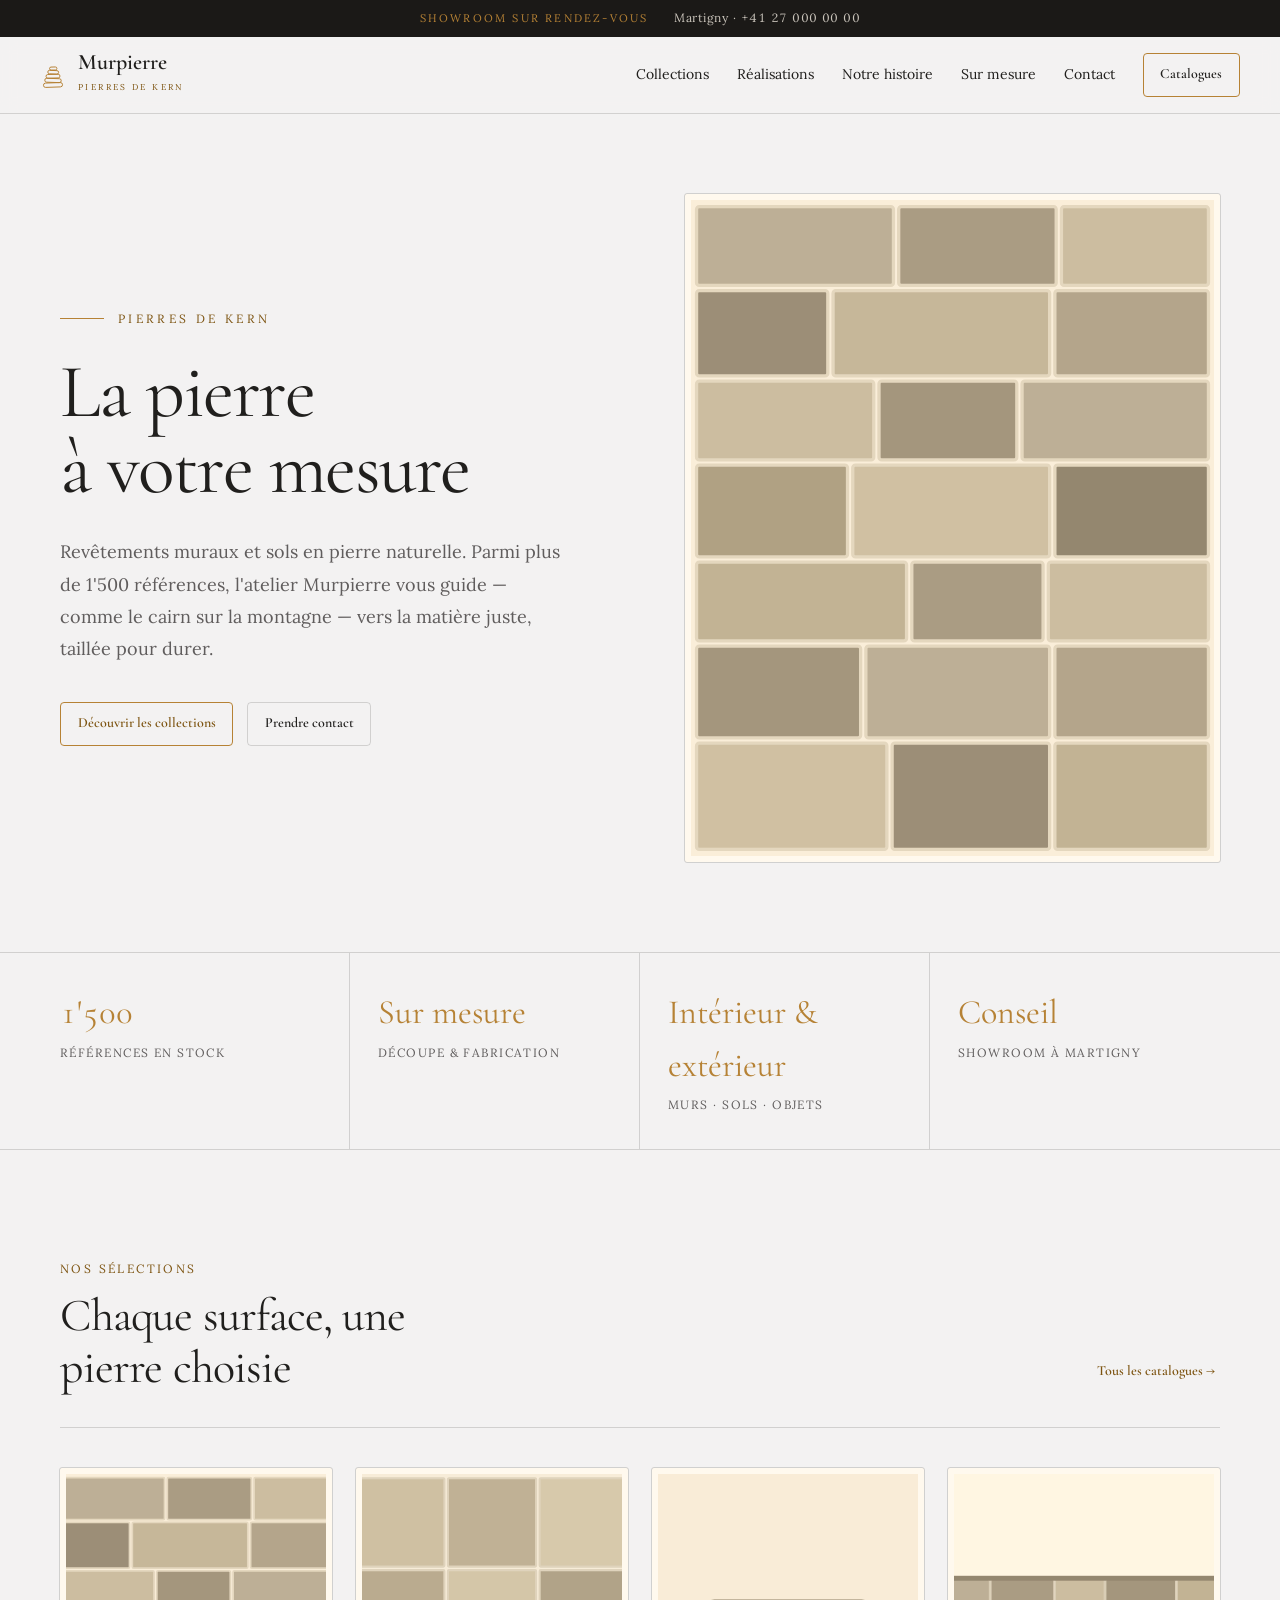
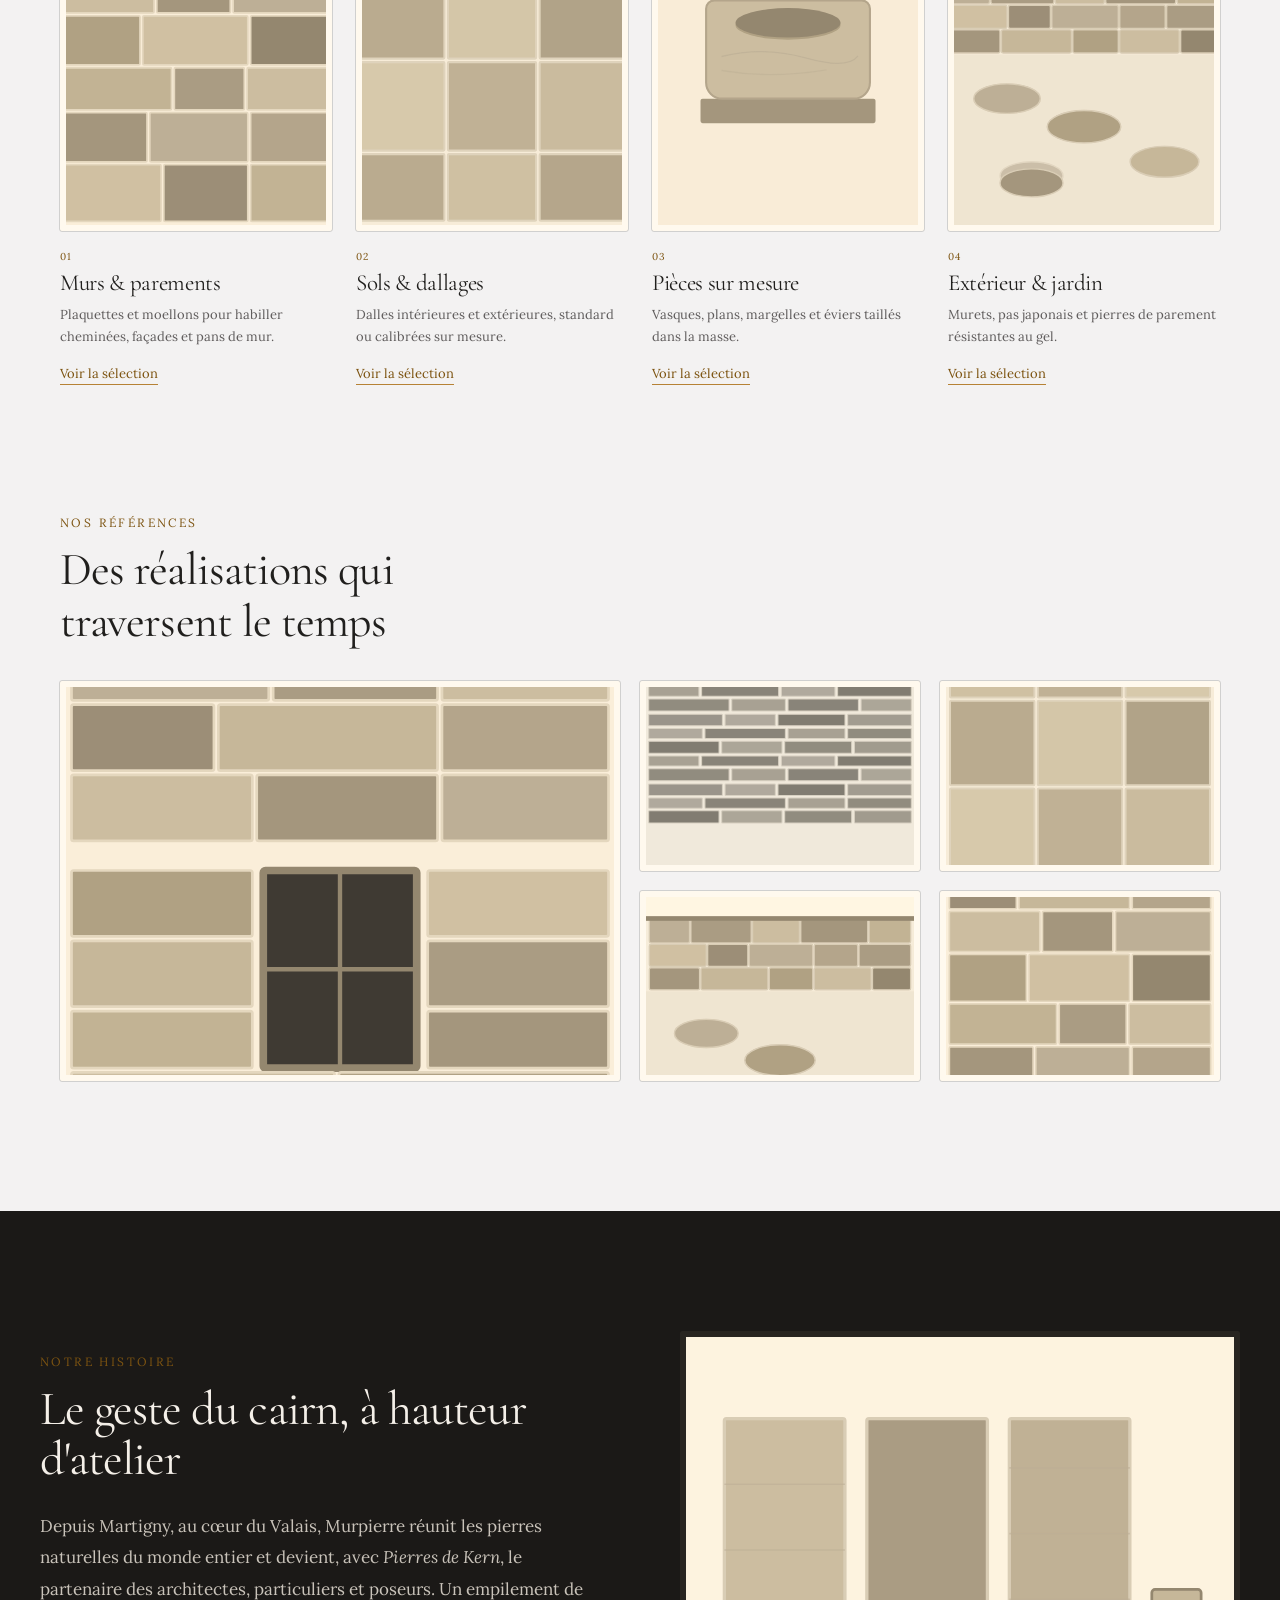
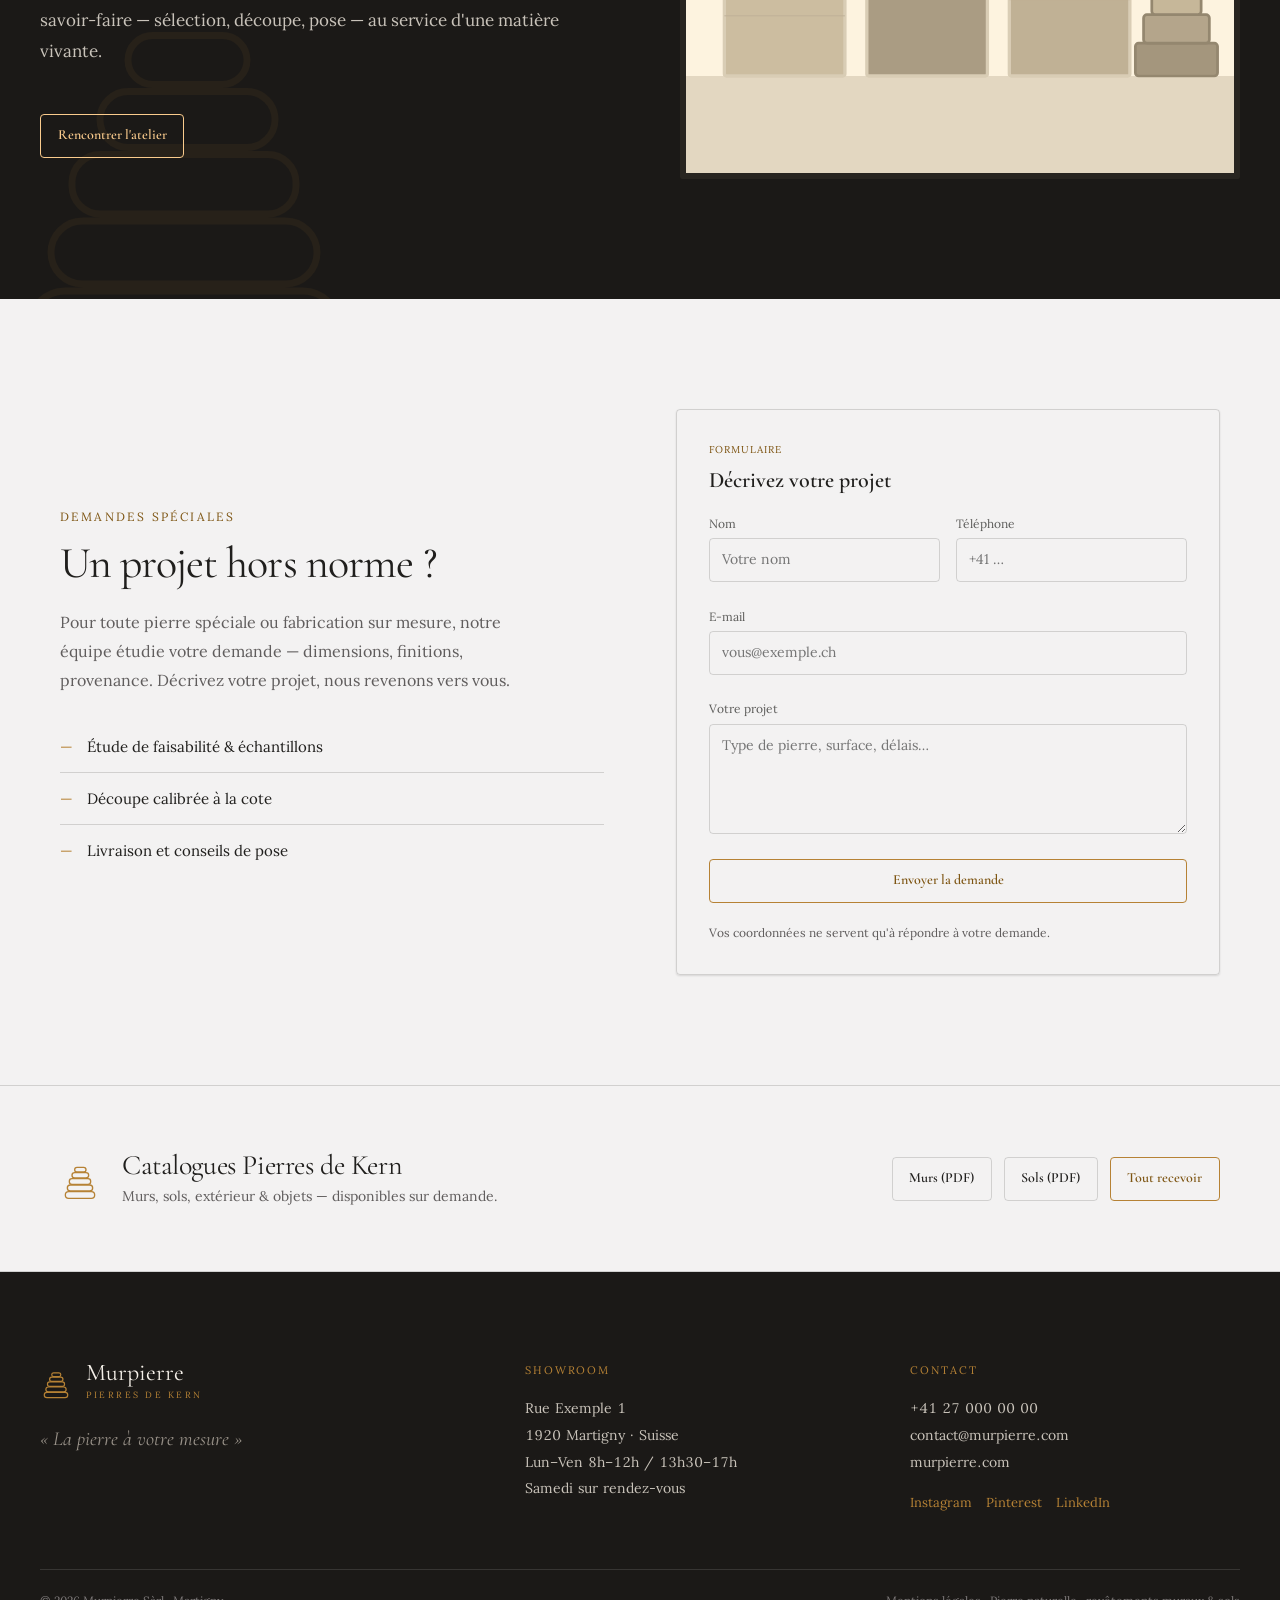
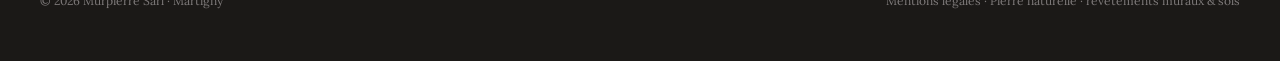
==== commit 2c1b36a6: "Corriger les points relevés par la revue (accessibilité, SEO, fidélité) Suite à une revue multi-axes" ====
--- a/index.html
+++ b/index.html
@@ -4,7 +4,7 @@
   <meta charset="UTF-8">
   <meta name="viewport" content="width=device-width, initial-scale=1.0">
   <title>Murpierre — Pierres naturelles pour murs, sols et sur mesure</title>
-  <meta name="description" content="Murpierre · Pierres de Kern, à Martigny (Valais). Plus de 1 500 références de pierres naturelles pour habiller vos murs, vos sols et réaliser vos pièces sur mesure, en intérieur comme en extérieur.">
+  <meta name="description" content="Pierres de Kern, à Martigny (Valais). Plus de 1'500 références de pierres naturelles pour murs, sols et pièces sur mesure, intérieur et extérieur.">
   <link rel="canonical" href="https://murpierre.com/">
   <meta name="theme-color" content="#f3f2f2">
 
@@ -14,7 +14,7 @@
   <meta property="og:locale" content="fr_CH">
   <meta property="og:url" content="https://murpierre.com/">
   <meta property="og:title" content="Murpierre — La pierre à votre mesure">
-  <meta property="og:description" content="Pierres naturelles pour murs, sols et pièces sur mesure. Plus de 1 500 références, showroom à Martigny.">
+  <meta property="og:description" content="Pierres naturelles pour murs, sols et pièces sur mesure. Plus de 1'500 références, showroom à Martigny.">
   <meta property="og:image" content="https://murpierre.com/assets/og-image.png">
   <meta property="og:image:width" content="1200">
   <meta property="og:image:height" content="630">
@@ -23,7 +23,7 @@
   <!-- Twitter Card -->
   <meta name="twitter:card" content="summary_large_image">
   <meta name="twitter:title" content="Murpierre — La pierre à votre mesure">
-  <meta name="twitter:description" content="Pierres naturelles pour murs, sols et pièces sur mesure. Plus de 1 500 références, showroom à Martigny.">
+  <meta name="twitter:description" content="Pierres naturelles pour murs, sols et pièces sur mesure. Plus de 1'500 références, showroom à Martigny.">
   <meta name="twitter:image" content="https://murpierre.com/assets/og-image.png">
 
   <!-- Favicon : marque « cairn » -->
@@ -43,12 +43,12 @@
     "name": "Murpierre",
     "alternateName": "Murpierre · Pierres de Kern",
     "slogan": "La pierre à votre mesure",
-    "description": "Plus de 1 500 références de pierres naturelles pour murs, sols et pièces sur mesure, en intérieur comme en extérieur.",
+    "description": "Plus de 1'500 références de pierres naturelles pour murs, sols et pièces sur mesure, en intérieur comme en extérieur.",
     "url": "https://murpierre.com/",
     "telephone": "+41270000000",
     "email": "contact@murpierre.com",
     "image": "https://murpierre.com/assets/og-image.png",
-    "priceRange": "€€",
+    "priceRange": "$$",
     "address": {
       "@type": "PostalAddress",
       "streetAddress": "Rue Exemple 1",
@@ -67,6 +67,8 @@
   </script>
 </head>
 <body>
+
+  <a href="#main" class="skip-link">Aller au contenu</a>
 
   <!-- ══ Bandeau supérieur ══ -->
   <div class="topbar">
@@ -101,14 +103,14 @@
 
   <span id="top"></span>
 
-  <main>
+  <main id="main">
 
     <!-- ══ Hero ══ -->
     <header class="hero">
       <div>
         <div class="hero-eyebrow"><span class="rule"></span><span>Pierres de Kern</span></div>
         <h1 class="display">La pierre<br>à votre mesure</h1>
-        <p class="hero-lead">Revêtements muraux et sols en pierre naturelle. Parmi plus de 1&thinsp;500 références, l'atelier Murpierre vous guide — comme le cairn sur la montagne — vers la matière juste, taillée pour durer.</p>
+        <p class="hero-lead">Revêtements muraux et sols en pierre naturelle. Parmi plus de 1'500 références, l'atelier Murpierre vous guide — comme le cairn sur la montagne — vers la matière juste, taillée pour durer.</p>
         <div class="hero-actions">
           <a href="#collections" class="btn btn-primary">Découvrir les collections</a>
           <a href="#contact" class="btn btn-secondary">Prendre contact</a>
@@ -122,7 +124,7 @@
     <!-- ══ Bandeau de confiance ══ -->
     <section class="trust" aria-label="Murpierre en bref">
       <div class="trust-grid">
-        <div class="trust-cell"><div class="trust-num tnum">1&thinsp;500</div><div class="trust-label">Références en stock</div></div>
+        <div class="trust-cell"><div class="trust-num tnum">1'500</div><div class="trust-label">Références en stock</div></div>
         <div class="trust-cell"><div class="trust-num">Sur mesure</div><div class="trust-label">Découpe &amp; fabrication</div></div>
         <div class="trust-cell"><div class="trust-num">Intérieur &amp; extérieur</div><div class="trust-label">Murs · sols · objets</div></div>
         <div class="trust-cell"><div class="trust-num">Conseil</div><div class="trust-label">Showroom à Martigny</div></div>
@@ -242,7 +244,7 @@
             <svg viewBox="0 0 120 140" fill="none"><g stroke="currentColor" stroke-width="4" fill="none" stroke-linejoin="round"><rect x="16" y="110" width="88" height="20" rx="10"/><rect x="22" y="90" width="76" height="18" rx="9"/><rect x="28" y="71" width="64" height="17" rx="8"/><rect x="36" y="53" width="50" height="16" rx="8"/><rect x="44" y="37" width="34" height="14" rx="7"/></g></svg>
           </span>
           <div>
-            <h3 class="display">Catalogues Pierres de Kern</h3>
+            <h2 class="display">Catalogues Pierres de Kern</h2>
             <p>Murs, sols, extérieur &amp; objets — disponibles sur demande.</p>
           </div>
         </div>
@@ -269,7 +271,7 @@
             <div class="footer-brand-sub">Pierres de Kern</div>
           </div>
         </div>
-        <p class="footer-devise">« La pierre à votre mesure »</p>
+        <p class="footer-devise">«&nbsp;La pierre à votre mesure&nbsp;»</p>
       </div>
       <div class="footer-col">
         <div class="footer-col-title">Showroom</div>
--- a/css/style.css
+++ b/css/style.css
@@ -12,8 +12,11 @@
   --color-surface: #eae9e9;
   --color-text: #201f1d;        /* encre */
   --color-ink: #1b1917;         /* noir d'ardoise (fonds sombres) */
-  --color-accent: #b68235;      /* Or de Kern */
+  --color-accent: #b68235;      /* Or de Kern — filets, traits, grands chiffres, graphismes */
   --color-accent-2: #ac803e;
+  /* Or lisible : pour le TEXTE or de petite taille sur fond papier (l'or clair
+     échoue au contraste WCAG AA en texte courant). #7d5411 = accent-700, 5.97:1. */
+  --color-accent-text: #7d5411;
   --color-divider: color-mix(in srgb, #201f1d 16%, transparent);
 
   --color-neutral-100: #f8f4f4;
@@ -87,7 +90,7 @@
 .display { font-weight: 400; }
 
 p { margin: 0 0 var(--space-3); }
-a { color: var(--color-accent); text-underline-offset: 3px; }
+a { color: var(--color-accent-text); text-underline-offset: 3px; }
 img, svg { display: block; max-width: 100%; }
 figure { margin: 0; }
 
@@ -97,12 +100,22 @@
 
 .tnum { font-variant-numeric: tabular-nums; }
 .wrap { max-width: var(--wrap); margin: 0 auto; padding-left: 40px; padding-right: 40px; }
+
+/* Lien d'évitement clavier (visible au focus uniquement). */
+.skip-link {
+  position: absolute; left: 12px; top: -60px; z-index: 60;
+  background: var(--color-ink); color: #f4efe8;
+  padding: 10px 16px; border-radius: var(--radius-md);
+  font-family: var(--font-heading); font-weight: 600; text-decoration: none;
+  transition: top 0.15s ease;
+}
+.skip-link:focus { top: 12px; }
 
 .kicker {
   font-size: 12px;
   letter-spacing: 0.2em;
   text-transform: uppercase;
-  color: var(--color-accent);
+  color: var(--color-accent-text);
   margin-bottom: 12px;
 }
 
@@ -129,13 +142,13 @@
   transition: background 0.15s ease, color 0.15s ease, border-color 0.15s ease;
   min-height: 44px;
 }
-.btn-primary { color: var(--color-accent); border-color: var(--color-accent); }
+.btn-primary { color: var(--color-accent-text); border-color: var(--color-accent); }
 .btn-primary:hover { background: color-mix(in srgb, var(--color-accent) 12%, transparent); }
 .btn-primary:active { background: color-mix(in srgb, var(--color-accent) 22%, transparent); }
 .btn-secondary { border-color: var(--color-divider); }
 .btn-secondary:hover { background: color-mix(in srgb, var(--color-text) 7%, transparent); }
 .btn-secondary:active { background: color-mix(in srgb, var(--color-text) 14%, transparent); }
-.btn-ghost { color: var(--color-accent); padding-inline: var(--space-1); border: 0; }
+.btn-ghost { color: var(--color-accent-text); padding-inline: var(--space-1); border: 0; }
 .btn-ghost:hover { text-decoration: underline; }
 .btn-block { width: 100%; margin-top: var(--space-2); }
 /* Bouton clair sur fond sombre. */
@@ -163,7 +176,7 @@
   padding: var(--space-3); border-radius: var(--radius-md);
   background: transparent; border: 1px solid var(--color-divider);
 }
-.card-kicker { font-size: 10px; letter-spacing: 0.1em; text-transform: uppercase; color: var(--color-accent); }
+.card-kicker { font-size: 10px; letter-spacing: 0.1em; text-transform: uppercase; color: var(--color-accent-text); }
 .card-title { font-family: var(--font-heading); font-weight: 600; line-height: 1.2; }
 .elev-sm { box-shadow: var(--shadow-sm); }
 
@@ -182,18 +195,20 @@
   display: flex; align-items: center; gap: 28px;
   padding: 16px 40px;
   background: color-mix(in srgb, var(--color-bg) 92%, transparent);
+  -webkit-backdrop-filter: blur(8px);
   backdrop-filter: blur(8px);
   border-bottom: 1px solid var(--color-divider);
 }
 .brand { display: flex; align-items: center; gap: 12px; text-decoration: none; margin-right: auto; color: inherit; }
 .brand .mark { display: block; color: var(--color-accent); width: 26px; height: 31px; flex: none; }
 .brand-name { font-family: var(--font-heading); font-size: 22px; font-weight: 600; display: block; line-height: .9; }
-.brand-sub { font-size: 8.5px; letter-spacing: .28em; text-transform: uppercase; color: var(--color-accent); }
+.brand-sub { font-size: 8.5px; letter-spacing: .28em; text-transform: uppercase; color: var(--color-accent-text); }
 .nav-links { display: flex; align-items: center; gap: 28px; }
 .nav-links a { color: inherit; text-decoration: none; font-size: 14px; }
 .nav-links a:not(.btn):hover { color: var(--color-accent); }
 .nav-toggle {
-  display: none; flex-direction: column; gap: 5px;
+  display: none; flex-direction: column; align-items: center; justify-content: center; gap: 5px;
+  min-width: 44px; min-height: 44px;
   background: none; border: 0; cursor: pointer; padding: 10px; margin: -10px -10px -10px 0;
 }
 .nav-toggle span { display: block; width: 24px; height: 2px; background: var(--color-text); transition: .2s; }
@@ -205,7 +220,7 @@
 }
 .hero-eyebrow { display: flex; align-items: center; gap: 14px; margin-bottom: 26px; }
 .hero-eyebrow .rule { width: 44px; height: 1px; background: var(--color-accent); }
-.hero-eyebrow span:last-child { font-size: 12px; letter-spacing: .28em; text-transform: uppercase; color: var(--color-accent); }
+.hero-eyebrow span:last-child { font-size: 12px; letter-spacing: .28em; text-transform: uppercase; color: var(--color-accent-text); }
 .hero h1 {
   font-size: clamp(46px, 8vw, 76px); font-weight: 400; line-height: 1;
   letter-spacing: -.02em; margin: 0;
@@ -222,7 +237,7 @@
 .trust-cell:first-child { padding-left: 0; }
 .trust-cell:last-child { padding-right: 0; border-right: 0; }
 .trust-num { font-family: var(--font-heading); font-size: 34px; font-weight: 400; color: var(--color-accent); }
-.trust-label { font-size: 12px; letter-spacing: .12em; text-transform: uppercase; color: var(--color-neutral-600); margin-top: 4px; }
+.trust-label { font-size: 12px; letter-spacing: .12em; text-transform: uppercase; color: var(--color-neutral-700); margin-top: 4px; }
 
 /* ══ Sections génériques ══════════════════════════════════════════════ */
 .section { max-width: var(--wrap); margin: 0 auto; padding: 110px 40px 20px; scroll-margin-top: var(--nav-h); }
@@ -235,15 +250,14 @@
 .collection .plate { aspect-ratio: 3/4; }
 .collection .plate img, .collection .plate svg { width: 100%; height: 100%; object-fit: cover; }
 .collection-body { padding-top: 18px; }
-.collection-num { font-size: 10px; letter-spacing: .14em; text-transform: uppercase; color: var(--color-accent); }
+.collection-num { font-size: 10px; letter-spacing: .14em; text-transform: uppercase; color: var(--color-accent-text); }
 .collection h3 { font-size: 23px; font-weight: 400; margin: 6px 0 8px; }
 .collection p { font-size: 13px; color: var(--color-neutral-700); line-height: 1.7; margin: 0 0 12px; }
-.collection-link { font-size: 13px; color: var(--color-accent); text-decoration: none; border-bottom: 1px solid var(--color-accent); padding-bottom: 2px; }
-.collection-link:hover { color: var(--color-accent-700); }
+.collection-link { font-size: 13px; color: var(--color-accent-text); text-decoration: none; border-bottom: 1px solid var(--color-accent); padding-bottom: 2px; }
+.collection-link:hover { color: var(--color-accent-800); }
 
 /* ══ Réalisations ═════════════════════════════════════════════════════ */
 .realisations-grid { display: grid; grid-template-columns: 2fr 1fr 1fr; grid-auto-rows: 190px; gap: 20px; }
-.realisations-grid .plate { }
 .realisations-grid .plate:first-child { grid-row: span 2; }
 .realisations-grid .plate img, .realisations-grid .plate svg { width: 100%; height: 100%; object-fit: cover; }
 
@@ -265,14 +279,14 @@
 .feature-list li:last-child { border-bottom: 0; }
 .feature-list li span { color: var(--color-accent); }
 .form-grid { display: grid; grid-template-columns: 1fr 1fr; gap: 16px; margin-top: 6px; }
-.form-note { font-size: 12px; color: var(--color-neutral-600); margin: 12px 0 0; }
+.form-note { font-size: 12px; color: var(--color-neutral-700); margin: 12px 0 0; }
 
 /* ══ Catalogues ═══════════════════════════════════════════════════════ */
 .catalogues { border-top: 1px solid var(--color-divider); border-bottom: 1px solid var(--color-divider); scroll-margin-top: var(--nav-h); }
 .catalogues-inner { max-width: var(--wrap); margin: 0 auto; padding: 64px 40px; display: flex; justify-content: space-between; align-items: center; flex-wrap: wrap; gap: 28px; }
 .catalogues-left { display: flex; align-items: center; gap: 22px; }
 .catalogues-left .mark { display: block; color: var(--color-accent); width: 40px; height: 48px; flex: none; }
-.catalogues-left h3 { font-size: 28px; font-weight: 400; margin: 0; }
+.catalogues-left h2 { font-size: 28px; font-weight: 400; margin: 0; }
 .catalogues-left p { font-size: 14px; color: var(--color-neutral-700); margin: 4px 0 0; }
 .catalogues-actions { display: flex; gap: 12px; flex-wrap: wrap; }
 
@@ -299,7 +313,7 @@
 .legal h1 { font-size: clamp(38px, 6vw, 52px); font-weight: 400; margin-bottom: 24px; }
 .legal h2 { font-size: 24px; font-weight: 600; margin-top: 40px; }
 .legal p { color: var(--color-neutral-700); line-height: 1.8; margin-top: 10px; }
-.legal a { color: var(--color-accent); }
+.legal a { color: var(--color-accent-text); }
 
 /* ══ Placeholders illustrés (à remplacer par les photos client) ═══════ */
 .stone-fill { width: 100%; height: 100%; }
